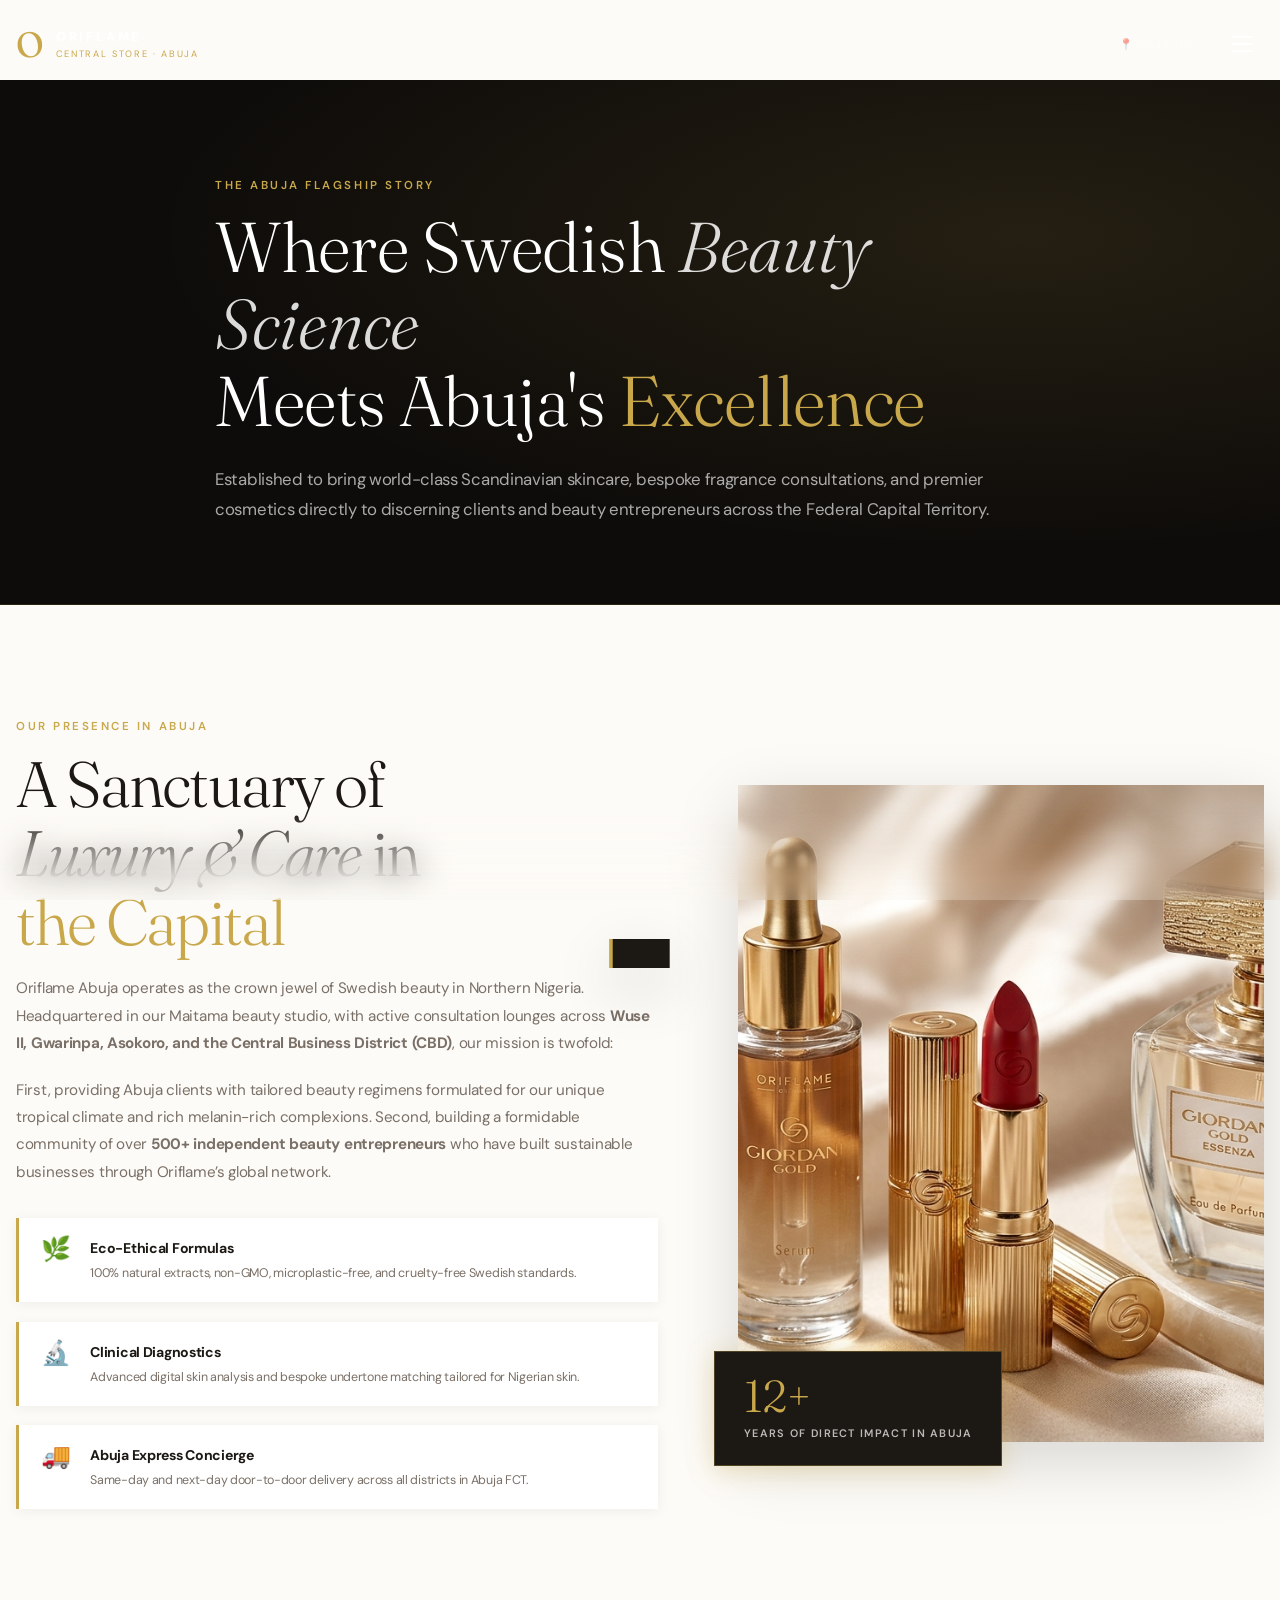
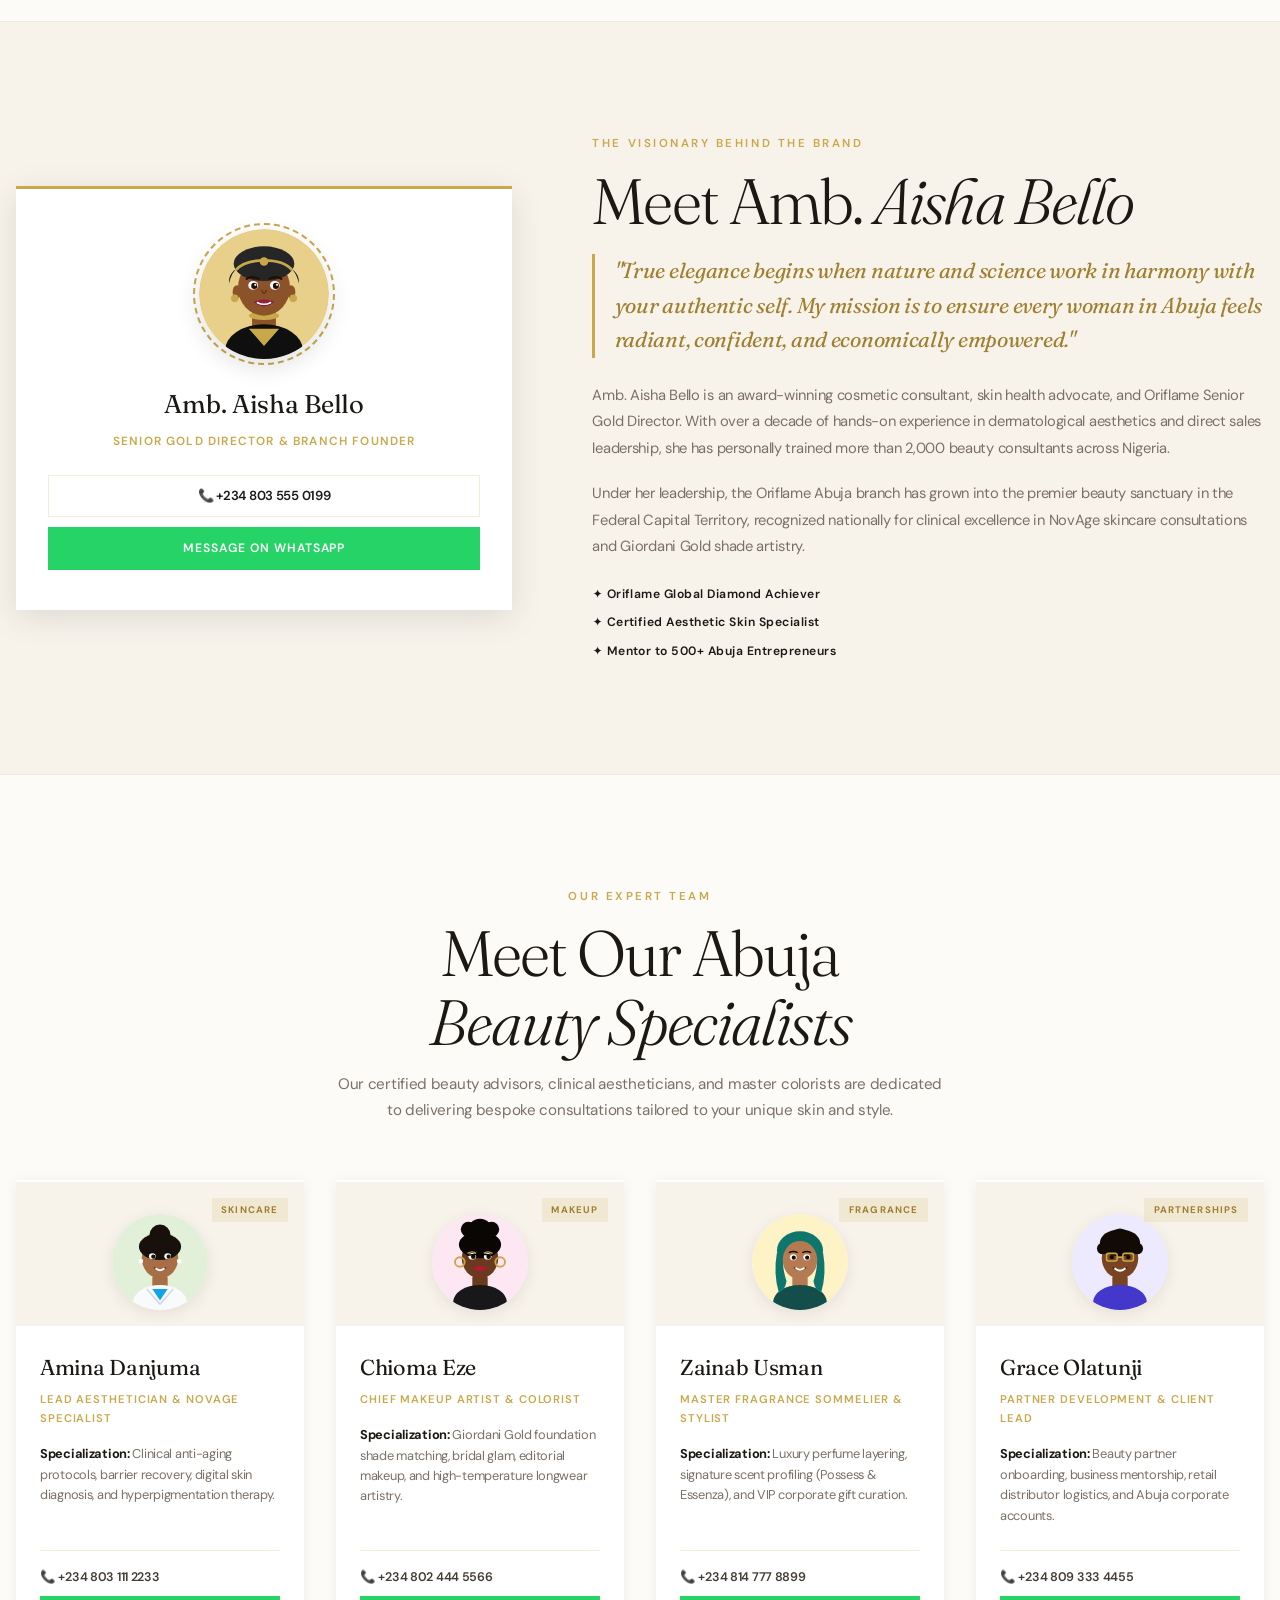
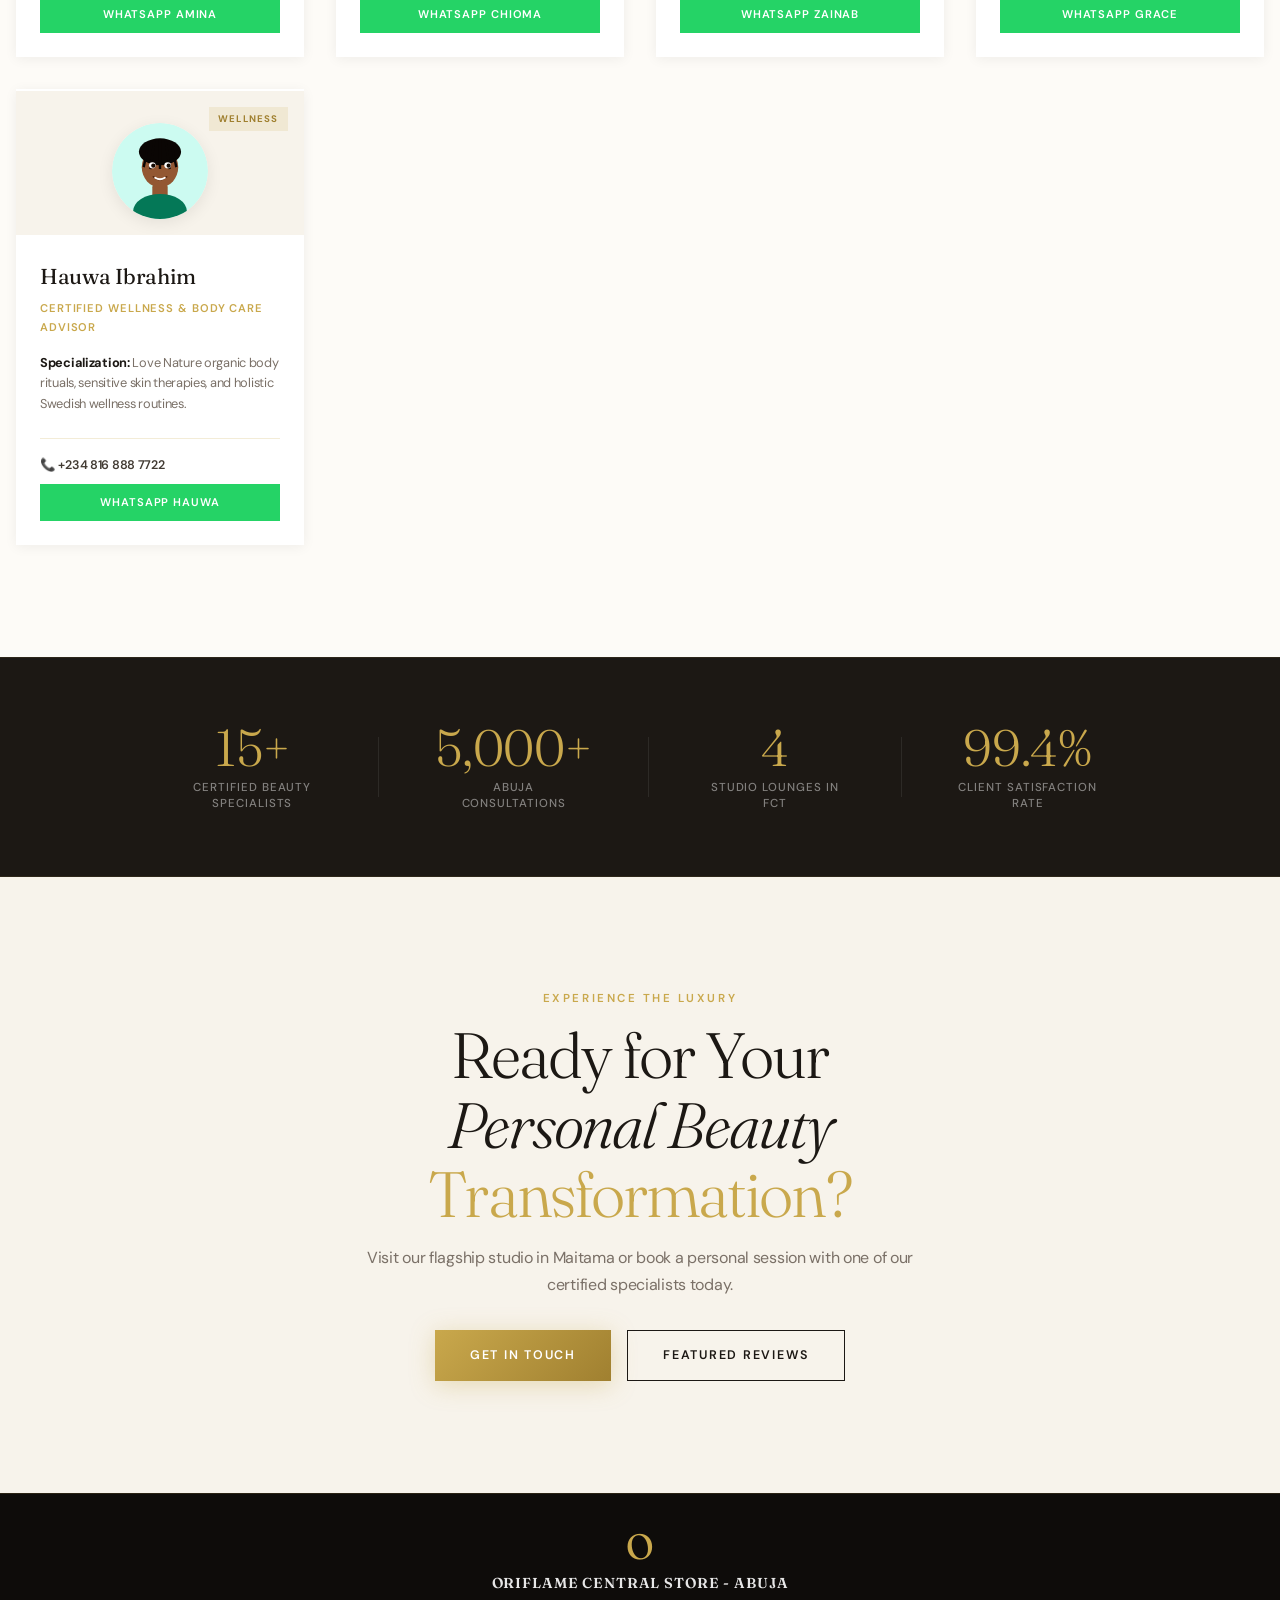
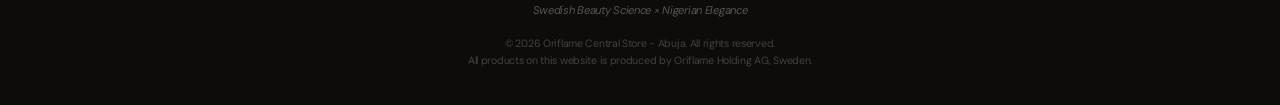
==== about.html @ 98b7ebab "style: switch header font to Fraunces and body font to DM Sans with tighter character spacing" ====
<!DOCTYPE html>
<html lang="en">
<head>
  <meta charset="UTF-8" />
  <meta name="viewport" content="width=device-width, initial-scale=1.0" />
  <title>About Us | Oriflame Cosmetics Abuja Branch</title>
  <meta name="description" content="Meet the leadership, certified beauty specialists, and story behind Oriflame Cosmetics in Abuja, Nigeria. Discover our Maitama studio, expert aesthetic team, and Swedish beauty philosophy." />
  <link rel="preconnect" href="https://fonts.googleapis.com" />
  <link rel="preconnect" href="https://fonts.gstatic.com" crossorigin />
  <link href="https://fonts.googleapis.com/css2?family=DM+Sans:ital,opsz,wght@0,9..40,300..700;1,9..40,300..700&family=Fraunces:ital,opsz,wght@0,9..144,300..700;1,9..144,300..700&display=swap" rel="stylesheet" />
  <link rel="stylesheet" href="styles.css" />
</head>
<body>

  <!-- ═══════ PRELOADER ═══════ -->
  <div id="preloader" class="preloader">
    <div class="preloader__inner">
      <div class="preloader__logo">
        <span class="preloader__logo-icon">O</span>
        <div class="preloader__logo-text">
          <span class="preloader__brand">ORIFLAME</span>
          <span class="preloader__sub">CENTRAL STORE · ABUJA</span>
        </div>
      </div>
      <div class="preloader__bar"><div class="preloader__fill"></div></div>
    </div>
  </div>

  <!-- ═══════ TOAST ═══════ -->
  <div id="toast" class="toast" role="alert" aria-live="polite"></div>



  <!-- ═══════ CATALOGUE DRAWER (SIDEBAR ON DESKTOP, FULL PAGE ON MOBILE) ═══════ -->
  <div id="catalogue-overlay" class="catalogue-overlay"></div>
  <aside id="catalogue-drawer" class="catalogue-drawer" aria-label="Oriflame Product Catalogue">
    
    <!-- ── VIEW 1: CATALOGUE LIST VIEW ── -->
    <div id="catalogue-list-view" class="catalogue-view">
      <div class="catalogue-drawer__header">
        <div class="catalogue-drawer__header-actions">
          <button id="catalogue-back-to-menu-btn" class="catalogue-drawer__back-btn catalogue-drawer__back-btn--menu" aria-label="Back to navigation menu">
            <svg viewBox="0 0 24 24" width="16" height="16" fill="none" stroke="currentColor" stroke-width="2.2" stroke-linecap="round" stroke-linejoin="round">
              <line x1="19" y1="12" x2="5" y2="12"></line>
              <polyline points="12 19 5 12 12 5"></polyline>
            </svg>
            <span>Back to Menu</span>
          </button>
          <button id="catalogue-close-btn" class="catalogue-drawer__close" aria-label="Close catalogue">&#x2715;</button>
        </div>
        <div class="catalogue-drawer__title-wrap">
          <span class="catalogue-drawer__eyebrow">Abuja Store</span>
          <h2 class="catalogue-drawer__title">Product Catalogue</h2>
        </div>
      </div>

      <div class="catalogue-drawer__body">
        <div class="catalogue-list">
          <!-- Item 1: Optimals set -->
          <div class="catalog-list-item" data-id="cat-01">
            <div class="catalog-list-item__head" role="button" tabindex="0">
              <div class="catalog-list-item__thumb">
                <img src="assets/images/cat_optimals.webp" alt="Optimals set" />
              </div>
              <div class="catalog-list-item__meta">
                <h3 class="catalog-list-item__title">Optimals set</h3>
                <p class="catalog-list-item__preview">When your skin tone evens o...</p>
              </div>
              <div class="catalog-list-item__toggle" aria-hidden="true">
                <svg class="toggle-icon-plus" viewBox="0 0 24 24" width="18" height="18" fill="none" stroke="currentColor" stroke-width="2">
                  <line x1="12" y1="5" x2="12" y2="19"></line>
                  <line x1="5" y1="12" x2="19" y2="12"></line>
                </svg>
              </div>
            </div>
          </div>

          <!-- Item 2: Weightloss mistakes -->
          <div class="catalog-list-item" data-id="cat-02">
            <div class="catalog-list-item__head" role="button" tabindex="0">
              <div class="catalog-list-item__thumb">
                <img src="assets/images/cat_weightloss.webp" alt="Weightloss mistakes" />
              </div>
              <div class="catalog-list-item__meta">
                <h3 class="catalog-list-item__title">Weightloss mistakes</h3>
                <p class="catalog-list-item__preview">Weightloss doesn't have to b...</p>
              </div>
              <div class="catalog-list-item__toggle" aria-hidden="true">
                <svg class="toggle-icon-plus" viewBox="0 0 24 24" width="18" height="18" fill="none" stroke="currentColor" stroke-width="2">
                  <line x1="12" y1="5" x2="12" y2="19"></line>
                  <line x1="5" y1="12" x2="19" y2="12"></line>
                </svg>
              </div>
            </div>
          </div>

          <!-- Item 3: Personal hygiene -->
          <div class="catalog-list-item" data-id="cat-03">
            <div class="catalog-list-item__head" role="button" tabindex="0">
              <div class="catalog-list-item__thumb">
                <img src="assets/images/cat_hygiene.webp" alt="Personal Hygiene" />
              </div>
              <div class="catalog-list-item__meta">
                <h3 class="catalog-list-item__title">Personal Hygiene</h3>
                <p class="catalog-list-item__preview">Personal Hygiene takes anot...</p>
              </div>
              <div class="catalog-list-item__toggle" aria-hidden="true">
                <svg class="toggle-icon-plus" viewBox="0 0 24 24" width="18" height="18" fill="none" stroke="currentColor" stroke-width="2">
                  <line x1="12" y1="5" x2="12" y2="19"></line>
                  <line x1="5" y1="12" x2="19" y2="12"></line>
                </svg>
              </div>
            </div>
          </div>

          <!-- Item 4: FRAGRANCES -->
          <div class="catalog-list-item" data-id="cat-04">
            <div class="catalog-list-item__head" role="button" tabindex="0">
              <div class="catalog-list-item__thumb">
                <img src="assets/images/cat_fragrances.webp" alt="FRAGRANCES" />
              </div>
              <div class="catalog-list-item__meta">
                <h3 class="catalog-list-item__title">FRAGRANCES</h3>
                <p class="catalog-list-item__preview">Celebrate Life and Smell fab...</p>
              </div>
              <div class="catalog-list-item__toggle" aria-hidden="true">
                <svg class="toggle-icon-plus" viewBox="0 0 24 24" width="18" height="18" fill="none" stroke="currentColor" stroke-width="2">
                  <line x1="12" y1="5" x2="12" y2="19"></line>
                  <line x1="5" y1="12" x2="19" y2="12"></line>
                </svg>
              </div>
            </div>
          </div>

          <!-- Item 5: ALL OR NOTHING -->
          <div class="catalog-list-item" data-id="cat-05">
            <div class="catalog-list-item__head" role="button" tabindex="0">
              <div class="catalog-list-item__thumb">
                <img src="assets/images/cat_all_or_nothing.webp" alt="ALL OR NOTHING Parfum" />
              </div>
              <div class="catalog-list-item__meta">
                <h3 class="catalog-list-item__title">ALL OR NOTHING</h3>
                <p class="catalog-list-item__preview">Live life with passion and b...</p>
              </div>
              <div class="catalog-list-item__toggle" aria-hidden="true">
                <svg class="toggle-icon-plus" viewBox="0 0 24 24" width="18" height="18" fill="none" stroke="currentColor" stroke-width="2">
                  <line x1="12" y1="5" x2="12" y2="19"></line>
                  <line x1="5" y1="12" x2="19" y2="12"></line>
                </svg>
              </div>
            </div>
          </div>

          <!-- Item 6: NovAge MEN -->
          <div class="catalog-list-item" data-id="cat-06">
            <div class="catalog-list-item__head" role="button" tabindex="0">
              <div class="catalog-list-item__thumb">
                <img src="assets/images/cat_novage_men.webp" alt="NovAge MEN Set" />
              </div>
              <div class="catalog-list-item__meta">
                <h3 class="catalog-list-item__title">NovAge MEN</h3>
                <p class="catalog-list-item__preview">Engineered for men's skin to...</p>
              </div>
              <div class="catalog-list-item__toggle" aria-hidden="true">
                <svg class="toggle-icon-plus" viewBox="0 0 24 24" width="18" height="18" fill="none" stroke="currentColor" stroke-width="2">
                  <line x1="12" y1="5" x2="12" y2="19"></line>
                  <line x1="5" y1="12" x2="19" y2="12"></line>
                </svg>
              </div>
            </div>
          </div>
        </div>
      </div>

      <!-- Mobile / Bottom close button -->
      <div class="catalogue-drawer__footer">
        <button id="catalogue-bottom-close-btn" class="btn-catalogue-close">
          <span class="btn-catalogue-close__icon">✕</span>
          <span>Close Catalogue</span>
        </button>
      </div>
    </div>

    <!-- ── VIEW 2: PRODUCT DETAIL VIEW (SHOWN WHEN PICTURE IS CLICKED) ── -->
    <div id="catalogue-detail-view" class="catalogue-view" style="display: none;">
      <div class="catalogue-drawer__header catalogue-drawer__header--detail">
        <button id="catalogue-back-btn" class="catalogue-drawer__back-btn" aria-label="Go back to catalogue">
          <svg viewBox="0 0 24 24" width="18" height="18" fill="none" stroke="currentColor" stroke-width="2.2" stroke-linecap="round" stroke-linejoin="round">
            <line x1="19" y1="12" x2="5" y2="12"></line>
            <polyline points="12 19 5 12 12 5"></polyline>
          </svg>
          <span>Back</span>
        </button>
        <button id="catalogue-detail-close-btn" class="catalogue-drawer__close" aria-label="Close catalogue">&#x2715;</button>
      </div>

      <div class="catalogue-drawer__body catalogue-detail__body">
        <!-- Picture fills up the side panel -->
        <div class="catalogue-detail__img-container">
          <img id="catalogue-detail-img" src="assets/images/cat_optimals.webp" alt="Optimals set" class="catalogue-detail__img" />
        </div>

        <div class="catalogue-detail__content">
          <div class="catalogue-detail__badge-wrap">
            <span class="catalogue-detail__badge">Official Oriflame Abuja</span>
          </div>
          <h2 class="catalogue-detail__title" id="catalogue-detail-title">Optimals set</h2>
          <p class="catalogue-detail__desc" id="catalogue-detail-desc">When your skin tone evens out naturally.</p>

          <div class="catalogue-detail__actions">
            <a id="catalogue-detail-wa-btn" href="https://wa.me/2348160756002" target="_blank" rel="noopener noreferrer" class="btn-msg-business">
              <span>Message business</span>
              <svg xmlns="http://www.w3.org/2000/svg" viewBox="0 0 24 24" fill="currentColor" width="18" height="18" class="btn-msg-business__wa">
                <path d="M17.472 14.382c-.297-.149-1.758-.867-2.03-.967-.273-.099-.471-.148-.67.15-.197.297-.767.966-.94 1.164-.173.199-.347.223-.644.075-.297-.15-1.255-.463-2.39-1.475-.883-.788-1.48-1.761-1.653-2.059-.173-.297-.018-.458.13-.606.134-.133.298-.347.446-.52.149-.174.198-.298.298-.497.099-.198.05-.371-.025-.52-.075-.149-.669-1.612-.916-2.207-.242-.579-.487-.5-.669-.51-.173-.008-.371-.01-.57-.01-.198 0-.52.074-.792.372-.272.297-1.04 1.016-1.04 2.479 0 1.462 1.065 2.875 1.213 3.074.149.198 2.096 3.2 5.077 4.487.709.306 1.262.489 1.694.625.712.227 1.36.195 1.871.118.571-.085 1.758-.719 2.006-1.413.248-.694.248-1.289.173-1.413-.074-.124-.272-.198-.57-.347z"/>
                <path d="M12 0C5.373 0 0 5.373 0 12c0 2.134.558 4.133 1.535 5.865L.057 23.998l6.305-1.655A11.954 11.954 0 0012 24c6.627 0 12-5.373 12-12S18.627 0 12 0zm0 21.818a9.794 9.794 0 01-4.99-1.368l-.358-.213-3.742.981.999-3.645-.234-.374A9.786 9.786 0 012.182 12C2.182 6.57 6.57 2.182 12 2.182S21.818 6.57 21.818 12 17.43 21.818 12 21.818z"/>
              </svg>
            </a>
            <div class="catalogue-card__cart-wrap" id="catalogue-detail-cart-wrap" data-item-id="cat-01">
              <button class="btn-add-cart" id="catalogue-detail-add-btn" data-id="cat-01">
                <span>Add to cart</span>
              </button>
              <div class="cart-stepper" id="catalogue-detail-stepper" style="display:none">
                <button class="cart-stepper__btn cart-stepper__btn--dec" data-action="dec" data-id="cat-01" aria-label="Decrease quantity">−</button>
                <span class="cart-stepper__qty">1</span>
                <button class="cart-stepper__btn cart-stepper__btn--inc" data-action="inc" data-id="cat-01" aria-label="Increase quantity">+</button>
              </div>
            </div>
          </div>
        </div>
      </div>
    </div>
  </aside>

  <!-- ═══════ HEADER ═══════ -->
  <header id="site-header" class="header is-scrolled">
    <div class="header__inner container">
      <a href="index.html" class="header__logo" aria-label="2026 Oriflame Central Store Abuja Home">
        <span class="header__logo-icon">O</span>
        <div class="header__logo-text">
          <span class="header__brand">ORIFLAME</span>
          <span class="header__sub">CENTRAL STORE · ABUJA</span>
        </div>
      </a>
      <nav class="header__nav" id="main-nav" aria-label="Main navigation">
        <a href="about.html" class="header__nav-link is-active-link">About Us</a>
        <a href="index.html#catalog" class="header__nav-link">Catalogue</a>
        <a href="index.html#quiz" class="header__nav-link">Wellness Quiz</a>
        <a href="index.html#featured-reviews" class="header__nav-link">Testimonials</a>
        <a href="index.html#partners" class="header__nav-link">Become a Partner</a>
        <a href="index.html#contact" class="header__nav-link">Contact</a>
      </nav>
      <div class="header__actions">
        <span class="header__location">📍 Abuja, NG</span>
        <button class="header__menu-btn" id="menu-btn" aria-label="Toggle menu" aria-expanded="false">
          <span></span><span></span><span></span>
        </button>
      </div>
    </div>
  </header>

  <main class="page-main">

    <!-- ═══════ ABOUT PAGE HERO ═══════ -->
    <section class="about-hero">
      <div class="container about-hero__inner">
        <p class="section-eyebrow">The Abuja Flagship Story</p>
        <h1 class="about-hero__title">
          Where Swedish <em>Beauty Science</em><br />Meets Abuja's <span class="gold-text">Excellence</span>
        </h1>
        <p class="about-hero__subtitle">
          Established to bring world-class Scandinavian skincare, bespoke fragrance consultations, and premier cosmetics directly to discerning clients and beauty entrepreneurs across the Federal Capital Territory.
        </p>
      </div>
    </section>

    <!-- ═══════ THE BUSINESS IN ABUJA ═══════ -->
    <section class="about-business section">
      <div class="container about-business__inner">
        <div class="about-business__content">
          <p class="section-eyebrow">Our Presence in Abuja</p>
          <h2 class="section-title">A Sanctuary of<br /><em>Luxury & Care</em> in<br /><span class="gold-text">the Capital</span></h2>
          <p class="about-business__para">
            Oriflame Abuja operates as the crown jewel of Swedish beauty in Northern Nigeria. Headquartered in our Maitama beauty studio, with active consultation lounges across <strong>Wuse II, Gwarinpa, Asokoro, and the Central Business District (CBD)</strong>, our mission is twofold:
          </p>
          <p class="about-business__para">
            First, providing Abuja clients with tailored beauty regimens formulated for our unique tropical climate and rich melanin-rich complexions. Second, building a formidable community of over <strong>500+ independent beauty entrepreneurs</strong> who have built sustainable businesses through Oriflame’s global network.
          </p>
          <div class="about-business__pillars">
            <div class="pillar-item">
              <span class="pillar-icon">🌿</span>
              <div>
                <strong>Eco-Ethical Formulas</strong>
                <p>100% natural extracts, non-GMO, microplastic-free, and cruelty-free Swedish standards.</p>
              </div>
            </div>
            <div class="pillar-item">
              <span class="pillar-icon">🔬</span>
              <div>
                <strong>Clinical Diagnostics</strong>
                <p>Advanced digital skin analysis and bespoke undertone matching tailored for Nigerian skin.</p>
              </div>
            </div>
            <div class="pillar-item">
              <span class="pillar-icon">🚚</span>
              <div>
                <strong>Abuja Express Concierge</strong>
                <p>Same-day and next-day door-to-door delivery across all districts in Abuja FCT.</p>
              </div>
            </div>
          </div>
        </div>

        <div class="about-business__visual">
          <div class="about-card-banner">
            <img src="assets/images/hero_cosmetics.jpg" alt="Oriflame luxury cosmetics in Abuja studio" class="about-card-banner__img" />
            <div class="about-card-banner__overlay">
              <div class="about-card-banner__stat">
                <span class="about-stat-number">12+</span>
                <span class="about-stat-label">Years of Direct Impact in Abuja</span>
              </div>
            </div>
          </div>
        </div>
      </div>
    </section>

    <!-- ═══════ FOUNDER & DIRECTOR SPOTLIGHT ═══════ -->
    <section class="founder-spotlight section">
      <div class="container founder-spotlight__inner">
        <div class="founder-spotlight__visual">
          <div class="founder-card">
            <div class="founder-card__avatar-wrap">
              <img src="assets/images/avatar_aisha.svg" alt="Amb. Aisha Bello" class="founder-card__avatar" />
              <div class="founder-card__gold-ring"></div>
            </div>
            <div class="founder-card__info">
              <h3 class="founder-card__name">Amb. Aisha Bello</h3>
              <p class="founder-card__role">Senior Gold Director & Branch Founder</p>
              <div class="founder-card__contact">
                <a href="tel:+2348035550199" class="founder-contact-link">
                  <span>📞 +234 803 555 0199</span>
                </a>
                <a href="https://wa.me/2348035550199?text=Hello%20Amb.%20Aisha%20Bello,%20I%20would%20like%20to%20connect%20regarding%20Oriflame%20Abuja." target="_blank" rel="noopener" class="founder-whatsapp-btn">
                  <span>Message on WhatsApp</span>
                </a>
              </div>
            </div>
          </div>
        </div>

        <div class="founder-spotlight__content">
          <p class="section-eyebrow">The Visionary Behind the Brand</p>
          <h2 class="section-title">Meet Amb. <em>Aisha Bello</em></h2>
          <p class="founder-quote">
            "True elegance begins when nature and science work in harmony with your authentic self. My mission is to ensure every woman in Abuja feels radiant, confident, and economically empowered."
          </p>
          <p class="founder-bio">
            Amb. Aisha Bello is an award-winning cosmetic consultant, skin health advocate, and Oriflame Senior Gold Director. With over a decade of hands-on experience in dermatological aesthetics and direct sales leadership, she has personally trained more than 2,000 beauty consultants across Nigeria.
          </p>
          <p class="founder-bio">
            Under her leadership, the Oriflame Abuja branch has grown into the premier beauty sanctuary in the Federal Capital Territory, recognized nationally for clinical excellence in NovAge skincare consultations and Giordani Gold shade artistry.
          </p>
          <div class="founder-highlights">
            <div class="highlight-badge">✦ Oriflame Global Diamond Achiever</div>
            <div class="highlight-badge">✦ Certified Aesthetic Skin Specialist</div>
            <div class="highlight-badge">✦ Mentor to 500+ Abuja Entrepreneurs</div>
          </div>
        </div>
      </div>
    </section>

    <!-- ═══════ STAFF & SPECIALISTS DIRECTORY ═══════ -->
    <section class="staff-section section">
      <div class="container">
        <div class="staff-section__header text-center">
          <p class="section-eyebrow">Our Expert Team</p>
          <h2 class="section-title">Meet Our Abuja<br /><em>Beauty Specialists</em></h2>
          <p class="staff-section__desc">
            Our certified beauty advisors, clinical aestheticians, and master colorists are dedicated to delivering bespoke consultations tailored to your unique skin and style.
          </p>
        </div>

        <div class="staff-grid">

          <!-- Staff 1 -->
          <div class="staff-card">
            <div class="staff-card__img-wrap">
              <img src="assets/images/avatar_amina.svg" alt="Amina Danjuma" class="staff-card__img" />
              <span class="staff-card__tag">Skincare</span>
            </div>
            <div class="staff-card__body">
              <h3 class="staff-card__name">Amina Danjuma</h3>
              <p class="staff-card__title">Lead Aesthetician &amp; NovAge Specialist</p>
              <p class="staff-card__spec">
                <strong>Specialization:</strong> Clinical anti-aging protocols, barrier recovery, digital skin diagnosis, and hyperpigmentation therapy.
              </p>
              <div class="staff-card__actions">
                <a href="tel:+2348031112233" class="staff-phone">📞 +234 803 111 2233</a>
                <a href="https://wa.me/2348031112233?text=Hello%20Amina,%20I%20would%20like%20to%20book%20a%20skincare%20consultation%20with%20you." target="_blank" rel="noopener" class="staff-wa-btn">WhatsApp Amina</a>
              </div>
            </div>
          </div>

          <!-- Staff 2 -->
          <div class="staff-card">
            <div class="staff-card__img-wrap">
              <img src="assets/images/avatar_chioma.svg" alt="Chioma Eze" class="staff-card__img" />
              <span class="staff-card__tag">Makeup</span>
            </div>
            <div class="staff-card__body">
              <h3 class="staff-card__name">Chioma Eze</h3>
              <p class="staff-card__title">Chief Makeup Artist &amp; Colorist</p>
              <p class="staff-card__spec">
                <strong>Specialization:</strong> Giordani Gold foundation shade matching, bridal glam, editorial makeup, and high-temperature longwear artistry.
              </p>
              <div class="staff-card__actions">
                <a href="tel:+2348024445566" class="staff-phone">📞 +234 802 444 5566</a>
                <a href="https://wa.me/2348024445566?text=Hello%20Chioma,%20I%20would%20like%20to%20book%20a%20makeup%20session%20with%20you." target="_blank" rel="noopener" class="staff-wa-btn">WhatsApp Chioma</a>
              </div>
            </div>
          </div>

          <!-- Staff 3 -->
          <div class="staff-card">
            <div class="staff-card__img-wrap">
              <img src="assets/images/avatar_zainab.svg" alt="Zainab Usman" class="staff-card__img" />
              <span class="staff-card__tag">Fragrance</span>
            </div>
            <div class="staff-card__body">
              <h3 class="staff-card__name">Zainab Usman</h3>
              <p class="staff-card__title">Master Fragrance Sommelier &amp; Stylist</p>
              <p class="staff-card__spec">
                <strong>Specialization:</strong> Luxury perfume layering, signature scent profiling (Possess &amp; Essenza), and VIP corporate gift curation.
              </p>
              <div class="staff-card__actions">
                <a href="tel:+2348147778899" class="staff-phone">📞 +234 814 777 8899</a>
                <a href="https://wa.me/2348147778899?text=Hello%20Zainab,%20I%20would%20like%20to%20consult%20with%20you%20on%20luxury%20fragrances." target="_blank" rel="noopener" class="staff-wa-btn">WhatsApp Zainab</a>
              </div>
            </div>
          </div>

          <!-- Staff 4 -->
          <div class="staff-card">
            <div class="staff-card__img-wrap">
              <img src="assets/images/avatar_grace.svg" alt="Grace Olatunji" class="staff-card__img" />
              <span class="staff-card__tag">Partnerships</span>
            </div>
            <div class="staff-card__body">
              <h3 class="staff-card__name">Grace Olatunji</h3>
              <p class="staff-card__title">Partner Development &amp; Client Lead</p>
              <p class="staff-card__spec">
                <strong>Specialization:</strong> Beauty partner onboarding, business mentorship, retail distributor logistics, and Abuja corporate accounts.
              </p>
              <div class="staff-card__actions">
                <a href="tel:+2348093334455" class="staff-phone">📞 +234 809 333 4455</a>
                <a href="https://wa.me/2348093334455?text=Hello%20Grace,%20I%20want%20to%20inquire%20about%20joining%20Oriflame%20Abuja%20as%20a%20partner." target="_blank" rel="noopener" class="staff-wa-btn">WhatsApp Grace</a>
              </div>
            </div>
          </div>

          <!-- Staff 5 -->
          <div class="staff-card">
            <div class="staff-card__img-wrap">
              <img src="assets/images/avatar_hauwa.svg" alt="Hauwa Ibrahim" class="staff-card__img" />
              <span class="staff-card__tag">Wellness</span>
            </div>
            <div class="staff-card__body">
              <h3 class="staff-card__name">Hauwa Ibrahim</h3>
              <p class="staff-card__title">Certified Wellness &amp; Body Care Advisor</p>
              <p class="staff-card__spec">
                <strong>Specialization:</strong> Love Nature organic body rituals, sensitive skin therapies, and holistic Swedish wellness routines.
              </p>
              <div class="staff-card__actions">
                <a href="tel:+2348168887722" class="staff-phone">📞 +234 816 888 7722</a>
                <a href="https://wa.me/2348168887722?text=Hello%20Hauwa,%20I%20would%20like%20to%20consult%20on%20wellness%20and%20bodycare." target="_blank" rel="noopener" class="staff-wa-btn">WhatsApp Hauwa</a>
              </div>
            </div>
          </div>

        </div>
      </div>
    </section>

    <!-- ═══════ MILESTONES STATS ═══════ -->
    <section class="stats-bar">
      <div class="container stats-bar__grid">
        <div class="stats-bar__item">
          <span class="stats-bar__num">15+</span>
          <span class="stats-bar__label">Certified Beauty Specialists</span>
        </div>
        <div class="stats-bar__divider"></div>
        <div class="stats-bar__item">
          <span class="stats-bar__num">5,000+</span>
          <span class="stats-bar__label">Abuja Consultations</span>
        </div>
        <div class="stats-bar__divider"></div>
        <div class="stats-bar__item">
          <span class="stats-bar__num">4</span>
          <span class="stats-bar__label">Studio Lounges in FCT</span>
        </div>
        <div class="stats-bar__divider"></div>
        <div class="stats-bar__item">
          <span class="stats-bar__num">99.4%</span>
          <span class="stats-bar__label">Client Satisfaction Rate</span>
        </div>
      </div>
    </section>

    <!-- ═══════ VISIT US CTA ═══════ -->
    <section class="about-cta section">
      <div class="container text-center">
        <p class="section-eyebrow" style="color:var(--clr-gold)">Experience the Luxury</p>
        <h2 class="section-title">Ready for Your<br /><em>Personal Beauty</em><br /><span class="gold-text">Transformation?</span></h2>
        <p style="color:var(--clr-muted); max-width:550px; margin: 1rem auto 2rem;">
          Visit our flagship studio in Maitama or book a personal session with one of our certified specialists today.
        </p>
        <div style="display:flex; gap:1rem; justify-content:center; flex-wrap:wrap;">
          <a href="index.html#contact" class="btn btn--primary">Get in Touch</a>
          <a href="index.html#featured-reviews" class="btn btn--ghost" style="color:var(--clr-dark); border-color:var(--clr-dark);">Featured Reviews</a>
        </div>
      </div>
    </section>

  </main>

  <!-- ═══════ FOOTER ═══════ -->
  <footer class="footer">
    <div class="container footer__inner">
      <div class="footer__brand">
        <span class="footer__logo">O</span>
        <span class="footer__brand-name">ORIFLAME CENTRAL STORE - ABUJA</span>
        <p class="footer__brand-tagline">Swedish Beauty Science × Nigerian Elegance</p>
      </div>
      <p class="footer__legal">© 2026 Oriflame Central Store - Abuja. All rights reserved.<br/>
      All products on this website is produced by Oriflame Holding AG, Sweden.</p>
    </div>
  </footer>

  <!-- ═══════ FLOATING WHATSAPP BUTTON ═══════ -->
  <a href="https://wa.me/2348160756002?text=Hi%2C%20my%20name%20is%20" target="_blank" rel="noopener noreferrer" class="floating-wa-btn" aria-label="Chat with Support on WhatsApp">
    <div class="floating-wa-btn__pulse"></div>
    <svg xmlns="http://www.w3.org/2000/svg" viewBox="0 0 24 24" fill="currentColor" width="26" height="26">
      <path d="M17.472 14.382c-.297-.149-1.758-.867-2.03-.967-.273-.099-.471-.148-.67.15-.197.297-.767.966-.94 1.164-.173.199-.347.223-.644.075-.297-.15-1.255-.463-2.39-1.475-.883-.788-1.48-1.761-1.653-2.059-.173-.297-.018-.458.13-.606.134-.133.298-.347.446-.52.149-.174.198-.298.298-.497.099-.198.05-.371-.025-.52-.075-.149-.669-1.612-.916-2.207-.242-.579-.487-.5-.669-.51-.173-.008-.371-.01-.57-.01-.198 0-.52.074-.792.372-.272.297-1.04 1.016-1.04 2.479 0 1.462 1.065 2.875 1.213 3.074.149.198 2.096 3.2 5.077 4.487.709.306 1.262.489 1.694.625.712.227 1.36.195 1.871.118.571-.085 1.758-.719 2.006-1.413.248-.694.248-1.289.173-1.413-.074-.124-.272-.198-.57-.347z"/>
      <path d="M12 0C5.373 0 0 5.373 0 12c0 2.134.558 4.133 1.535 5.865L.057 23.998l6.305-1.655A11.954 11.954 0 0012 24c6.627 0 12-5.373 12-12S18.627 0 12 0zm0 21.818a9.794 9.794 0 01-4.99-1.368l-.358-.213-3.742.981.999-3.645-.234-.374A9.786 9.786 0 012.182 12C2.182 6.57 6.57 2.182 12 2.182S21.818 6.57 21.818 12 17.43 21.818 12 21.818z"/>
    </svg>
    <span class="floating-wa-btn__label">Chat Support</span>
  </a>

  <!-- ═══════ BOTTOM BLUR BAR ═══════ -->
  <div class="bottom-blur-wrapper" aria-hidden="true">
    <div class="bottom-blur-bar"></div>
  </div>

  <script src="app.js"></script>
</body>
</html>
---- styles.css ----
/* ═══════════════════════════════════════════════════════════════════
   ORIFLAME ABUJA — LUXURY DESIGN SYSTEM
   ═══════════════════════════════════════════════════════════════════ */

/* ── 1. CSS CUSTOM PROPERTIES ───────────────────────────────────────── */
:root {
  /* Color Palette */
  --clr-gold:        #C9A84C;
  --clr-gold-light:  #DFC47B;
  --clr-gold-dark:   #A08030;
  --clr-bg:          #FDFBF7;
  --clr-surface:     #FFFFFF;
  --clr-surface-2:   #F7F3EB;
  --clr-obsidian:    #0E0C0A;
  --clr-dark:        #1C1814;
  --clr-mid:         #423B33;
  --clr-muted:       #7A7067;
  --clr-border:      rgba(201, 168, 76, 0.22);
  --clr-rose:        #F4ECE1;

  /* Typography */
  --ff-serif:  'Fraunces', Georgia, serif;
  --ff-sans:   'DM Sans', system-ui, sans-serif;

  /* Spacing */
  --section-py:  7rem;
  --container:   1280px;

  /* Shadows */
  --shadow-sm:   0 2px 12px rgba(0,0,0,0.06);
  --shadow-md:   0 8px 32px rgba(0,0,0,0.10);
  --shadow-lg:   0 20px 60px rgba(0,0,0,0.15);
  --shadow-gold: 0 4px 24px rgba(201, 168, 76, 0.35);

  /* Transitions */
  --t-fast:    0.18s ease;
  --t-med:     0.35s cubic-bezier(0.4, 0, 0.2, 1);
  --t-slow:    0.6s cubic-bezier(0.4, 0, 0.2, 1);
}

/* ── 2. RESET & BASE ─────────────────────────────────────────────────── */
*, *::before, *::after { box-sizing: border-box; margin: 0; padding: 0; }

html {
  scroll-behavior: smooth;
  font-size: 16px;
  overflow-x: hidden;
  width: 100%;
  max-width: 100vw;
}

body {
  font-family: var(--ff-sans);
  background: var(--clr-bg);
  color: var(--clr-dark);
  line-height: 1.7;
  letter-spacing: -0.018em;
  -webkit-font-smoothing: antialiased;
  overflow-x: hidden;
  width: 100%;
  max-width: 100vw;
  position: relative;
}

img { display: block; max-width: 100%; height: auto; }
a { color: inherit; text-decoration: none; }
button { cursor: pointer; border: none; background: none; font-family: inherit; }
input, select, textarea { font-family: inherit; }
ul { list-style: none; }

/* ── 3. UTILITIES ────────────────────────────────────────────────────── */
.container {
  width: min(var(--container), 100% - 2rem);
  margin-inline: auto;
}

.section { padding: var(--section-py) 0; }
.section-eyebrow {
  font-family: var(--ff-sans);
  font-size: 0.72rem;
  font-weight: 600;
  letter-spacing: 0.22em;
  text-transform: uppercase;
  color: var(--clr-gold);
  margin-bottom: 0.75rem;
}
.section-title {
  font-family: var(--ff-serif);
  font-size: clamp(2.6rem, 5vw, 4.2rem);
  font-weight: 300;
  line-height: 1.08;
  letter-spacing: -0.03em;
  color: var(--clr-dark);
}
.section-title em { font-style: italic; font-weight: 300; }
.gold-text { color: var(--clr-gold); }
.text-center { text-align: center; }

/* ── 4. BUTTONS ──────────────────────────────────────────────────────── */
.btn {
  display: inline-flex;
  align-items: center;
  gap: 0.5rem;
  padding: 0.85rem 2.2rem;
  border-radius: 0;
  font-family: var(--ff-sans);
  font-size: 0.78rem;
  font-weight: 600;
  letter-spacing: 0.14em;
  text-transform: uppercase;
  transition: all var(--t-med);
  white-space: nowrap;
  position: relative;
  overflow: hidden;
}
.btn::after {
  content: '';
  position: absolute;
  inset: 0;
  background: rgba(255,255,255,0.12);
  opacity: 0;
  transition: opacity var(--t-fast);
}
.btn:hover::after { opacity: 1; }

.btn--primary {
  background: linear-gradient(135deg, var(--clr-gold) 0%, var(--clr-gold-dark) 100%);
  color: #fff;
  box-shadow: var(--shadow-gold);
}
.btn--primary:hover {
  transform: translateY(-2px);
  box-shadow: 0 8px 32px rgba(201,168,76,0.45);
}
.btn--ghost {
  background: transparent;
  color: #fff;
  border: 1px solid rgba(255,255,255,0.45);
}
.btn--ghost:hover {
  background: rgba(255,255,255,0.12);
  border-color: rgba(255,255,255,0.8);
}
.btn--whatsapp {
  background: #25D366;
  color: #fff;
  width: 100%;
  justify-content: center;
  font-size: 0.82rem;
}
.btn--whatsapp:hover { background: #1ba84e; transform: translateY(-1px); }

/* ── 5. PRELOADER ────────────────────────────────────────────────────── */
.preloader {
  position: fixed;
  inset: 0;
  background: var(--clr-obsidian);
  display: flex;
  align-items: center;
  justify-content: center;
  z-index: 9999;
  transition: opacity 0.6s ease, visibility 0.6s ease;
}
.preloader.is-hidden { opacity: 0; visibility: hidden; pointer-events: none; }
.preloader__inner {
  display: flex;
  flex-direction: column;
  align-items: center;
  text-align: center;
  gap: 1.8rem;
}
.preloader__logo {
  display: flex;
  align-items: center;
  gap: 0.9rem;
  animation: pulse 1.6s ease infinite;
}
.preloader__logo-icon {
  font-family: var(--ff-serif);
  font-size: 3.2rem;
  color: var(--clr-gold);
  line-height: 1;
}
.preloader__logo-text {
  display: flex;
  flex-direction: column;
  text-align: left;
}
.preloader__brand {
  display: block;
  font-size: 1.15rem;
  font-weight: 700;
  letter-spacing: 0.22em;
  color: #fff;
  line-height: 1.2;
}
.preloader__sub {
  display: block;
  font-size: 0.68rem;
  letter-spacing: 0.2em;
  color: var(--clr-gold);
  text-transform: uppercase;
  margin-top: 0.2rem;
}
.preloader__bar {
  width: 180px;
  height: 2px;
  background: rgba(255,255,255,0.1);
  margin: 0 auto;
  overflow: hidden;
  border-radius: 2px;
}
.preloader__fill {
  height: 100%;
  background: var(--clr-gold);
  animation: load 1.6s ease forwards;
}
@keyframes load { from { width: 0; } to { width: 100%; } }
@keyframes pulse { 0%,100% { opacity:1; } 50% { opacity:0.5; } }

/* ── 6. TOAST ────────────────────────────────────────────────────────── */
.toast {
  position: fixed;
  bottom: 2rem;
  left: 50%;
  transform: translateX(-50%) translateY(100px);
  background: var(--clr-dark);
  color: #fff;
  padding: 0.9rem 1.8rem;
  font-size: 0.82rem;
  font-weight: 500;
  letter-spacing: 0.02em;
  border-left: 3px solid var(--clr-gold);
  box-shadow: var(--shadow-lg);
  z-index: 8888;
  transition: transform 0.4s cubic-bezier(0.34, 1.56, 0.64, 1);
  pointer-events: none;
  white-space: nowrap;
}
.toast.is-visible { transform: translateX(-50%) translateY(0); }

/* ── 7. HEADER ───────────────────────────────────────────────────────── */
.header {
  position: fixed;
  top: 0;
  left: 0;
  right: 0;
  z-index: 1000;
  padding: 1.4rem 0;
  transition: background var(--t-med), padding var(--t-med), box-shadow var(--t-med);
}
.header.is-scrolled {
  background: rgba(13, 21, 18, 0.96);
  backdrop-filter: blur(16px);
  padding: 0.85rem 0;
  box-shadow: 0 1px 0 rgba(156,219,190,0.15);
}
.header__inner {
  display: flex;
  align-items: center;
  gap: 2rem;
}
.header__logo {
  display: flex;
  align-items: center;
  gap: 0.75rem;
  flex-shrink: 0;
}
.header__logo-icon {
  font-family: var(--ff-serif);
  font-size: 2.2rem;
  color: var(--clr-gold);
  line-height: 1;
}
.header__brand {
  display: block;
  font-size: 0.8rem;
  font-weight: 700;
  letter-spacing: 0.22em;
  color: #fff;
}
.header__sub {
  display: block;
  font-size: 0.58rem;
  letter-spacing: 0.18em;
  color: var(--clr-gold);
  text-transform: uppercase;
}
.header__nav {
  display: none;
}
.header__nav.is-open {
  display: flex;
  flex-direction: column;
  position: fixed;
  top: 0;
  left: 0;
  right: 0;
  bottom: 0;
  width: 100vw;
  height: 100vh;
  height: 100dvh;
  background: rgba(10, 9, 8, 0.98);
  backdrop-filter: blur(24px);
  -webkit-backdrop-filter: blur(24px);
  align-items: center;
  justify-content: center;
  gap: 2.2rem;
  z-index: 1050;
  padding: 2rem;
  animation: fadeIn 0.3s ease;
}
.header__nav.is-open .header__nav-link {
  font-size: 1.6rem;
  font-family: var(--ff-serif);
  font-weight: 300;
  color: rgba(255, 255, 255, 0.88);
  letter-spacing: 0.12em;
  text-transform: uppercase;
  transition: all var(--t-fast);
  position: relative;
}
.header__nav.is-open .header__nav-link::after {
  content: '';
  position: absolute;
  bottom: -4px;
  left: 50%;
  transform: translateX(-50%);
  width: 0;
  height: 1px;
  background: var(--clr-gold);
  transition: width var(--t-med);
}
.header__nav.is-open .header__nav-link:hover {
  color: var(--clr-gold);
  transform: scale(1.05);
}
.header__nav.is-open .header__nav-link:hover::after {
  width: 60%;
}
.header__actions {
  display: flex;
  align-items: center;
  gap: 1.2rem;
  flex-shrink: 0;
  margin-left: auto;
}
.header__location {
  font-size: 0.7rem;
  color: rgba(255,255,255,0.5);
  letter-spacing: 0.05em;
}
.header__cart-btn {
  display: none !important;
}
.header__menu-btn {
  display: flex;
  flex-direction: column;
  justify-content: center;
  align-items: center;
  gap: 5px;
  width: 44px;
  height: 44px;
  padding: 8px;
  cursor: pointer;
  position: relative;
  z-index: 1060;
  background: transparent;
  margin-left: 0.5rem;
}
.header__menu-btn span {
  display: block;
  width: 22px;
  height: 2px;
  background: rgba(255,255,255,0.9);
  border-radius: 2px;
  transition: all var(--t-med);
  pointer-events: none;
}
.header__menu-btn.is-open span:nth-child(1) { transform: translateY(7px) rotate(45deg); background: var(--clr-gold); }
.header__menu-btn.is-open span:nth-child(2) { opacity: 0; transform: scaleX(0); }
.header__menu-btn.is-open span:nth-child(3) { transform: translateY(-7px) rotate(-45deg); background: var(--clr-gold); }

/* ── 8. CART DRAWER (REMOVED) ────────────────────────────────────────── */
.cart-overlay, .cart-drawer, .header__cart-btn, .catalogue-card__cart-wrap, .cart-stepper {
  display: none !important;
}
.cart-drawer__header {
  display: flex;
  align-items: center;
  justify-content: space-between;
  padding: 1.5rem;
  border-bottom: 1px solid var(--clr-border);
}
.cart-drawer__title {
  font-family: var(--ff-serif);
  font-size: 1.4rem;
  font-weight: 400;
}
.cart-drawer__close {
  font-size: 1.1rem;
  color: var(--clr-muted);
  transition: color var(--t-fast);
}
.cart-drawer__close:hover { color: var(--clr-dark); }
.cart-drawer__items {
  flex: 1;
  overflow-y: auto;
  padding: 1rem 1.5rem;
}
.cart-item {
  display: grid;
  grid-template-columns: 60px 1fr auto;
  gap: 1rem;
  align-items: center;
  padding: 1rem 0;
  border-bottom: 1px solid var(--clr-border);
  animation: fadeIn 0.3s ease;
}
.cart-item__img {
  width: 60px;
  height: 60px;
  object-fit: cover;
  border-radius: 2px;
}
.cart-item__name {
  font-size: 0.82rem;
  font-weight: 600;
  line-height: 1.3;
}
.cart-item__cat {
  font-size: 0.7rem;
  color: var(--clr-muted);
  margin-top: 0.2rem;
}
.cart-item__price { font-size: 0.82rem; color: var(--clr-gold); font-weight: 600; }
.cart-item__qty {
  display: flex;
  align-items: center;
  gap: 0.5rem;
  margin-top: 0.4rem;
}
.cart-item__qty button {
  width: 22px;
  height: 22px;
  border: 1px solid var(--clr-border);
  font-size: 0.9rem;
  line-height: 1;
  display: flex;
  align-items: center;
  justify-content: center;
  transition: background var(--t-fast);
}
.cart-item__qty button:hover { background: var(--clr-surface-2); }
.cart-item__remove { color: var(--clr-muted); font-size: 0.85rem; transition: color var(--t-fast); }
.cart-item__remove:hover { color: #c0392b; }
.cart-drawer__footer { padding: 1.5rem; border-top: 1px solid var(--clr-border); }
.cart-drawer__subtotal {
  display: flex;
  justify-content: space-between;
  font-size: 0.85rem;
  font-weight: 600;
  margin-bottom: 1rem;
}
#cart-total { color: var(--clr-gold); font-size: 1rem; }
.cart-drawer__note {
  font-size: 0.68rem;
  color: var(--clr-muted);
  text-align: center;
  margin-top: 0.8rem;
}
.cart-empty {
  text-align: center;
  padding: 3rem 1rem;
  color: var(--clr-muted);
  font-size: 0.9rem;
}
.cart-empty__icon { font-size: 2.5rem; margin-bottom: 1rem; }

/* ── 9. HERO ─────────────────────────────────────────────────────────── */
.hero {
  position: relative;
  height: 100svh;
  min-height: 600px;
  overflow: hidden;
  display: flex;
  align-items: center;
}
.hero__slides { position: absolute; inset: 0; }
.hero__slide {
  position: absolute;
  inset: 0;
  opacity: 0;
  transition: opacity 1s ease;
}
.hero__slide.is-active { opacity: 1; }
.hero__img {
  width: 100%;
  height: 100%;
  object-fit: cover;
  object-position: center;
  transform: scale(1.05);
  transition: transform 8s ease;
}
.hero__slide.is-active .hero__img { transform: scale(1); }
.hero__gradient {
  position: absolute;
  inset: 0;
  background: linear-gradient(
    120deg,
    rgba(10,9,8,0.92) 0%,
    rgba(10,9,8,0.72) 55%,
    rgba(10,9,8,0.45) 100%
  );
}
.hero__content {
  position: relative;
  z-index: 5;
  max-width: 680px;
}
.hero__collection-pill {
  display: inline-flex;
  align-items: center;
  gap: 0.5rem;
  font-size: 0.72rem;
  letter-spacing: 0.12em;
  text-transform: uppercase;
  color: var(--clr-gold-light);
  background: rgba(15, 15, 15, 0.65);
  backdrop-filter: blur(12px);
  -webkit-backdrop-filter: blur(12px);
  border: 1px solid rgba(201, 168, 76, 0.35);
  padding: 0.4rem 1.1rem;
  margin-bottom: 1.5rem;
  border-radius: 20px;
  animation: fadeInDown 0.8s ease 0.3s both;
}
.hero__collection-dot {
  color: var(--clr-gold);
  font-size: 0.75rem;
}
#hero-slide-caption {
  color: #fff;
  font-weight: 600;
  transition: opacity 0.3s ease;
}
.hero__headline {
  font-family: var(--ff-serif);
  font-size: clamp(2.8rem, 5.5vw, 5.2rem);
  font-weight: 300;
  color: #fff;
  line-height: 1.05;
  margin-bottom: 1.2rem;
  animation: fadeInUp 0.8s ease 0.5s both;
}
.hero__headline-line { display: block; }
.hero__headline-italic { display: block; font-style: italic; color: rgba(255,255,255,0.75); }
.hero__headline-gold { display: block; color: var(--clr-gold); font-style: normal; }
.hero__sub {
  font-size: 0.95rem;
  color: rgba(255,255,255,0.7);
  margin-bottom: 1.8rem;
  animation: fadeInUp 0.8s ease 0.7s both;
}
.hero__ctas {
  display: flex;
  gap: 1rem;
  flex-wrap: wrap;
  position: relative;
  z-index: 6;
  animation: fadeInUp 0.8s ease 0.9s both;
}
.hero__controls {
  position: absolute;
  right: 2.5rem;
  bottom: 2.2rem;
  z-index: 10;
  display: flex;
  align-items: center;
  gap: 0.9rem;
  background: rgba(15, 15, 15, 0.82);
  backdrop-filter: blur(16px);
  -webkit-backdrop-filter: blur(16px);
  border: 1px solid rgba(201, 168, 76, 0.3);
  padding: 0.55rem 1rem;
  box-shadow: 0 8px 32px rgba(0,0,0,0.35);
  border-radius: 4px;
}
.hero__counter {
  font-family: var(--ff-serif);
  font-size: 1.1rem;
  color: var(--clr-gold);
  display: flex;
  align-items: center;
  gap: 0.3rem;
  letter-spacing: 0.05em;
}
.hero__counter-divider {
  color: rgba(255,255,255,0.3);
  font-size: 0.85rem;
}
#hero-total-num {
  color: rgba(255,255,255,0.5);
  font-size: 0.9rem;
}
.hero__nav {
  display: flex;
  gap: 0.4rem;
  align-items: center;
}
.hero__dot {
  position: relative;
  width: 18px;
  height: 4px;
  background: rgba(255,255,255,0.22);
  transition: width var(--t-med), background var(--t-fast);
  border-radius: 2px;
  overflow: hidden;
  padding: 0;
}
.hero__dot:hover {
  background: rgba(255,255,255,0.5);
}
.hero__dot.is-active {
  width: 32px;
  background: rgba(201, 168, 76, 0.3);
}
.hero__dot-fill {
  position: absolute;
  inset: 0;
  background: var(--clr-gold);
  transform: scaleX(0);
  transform-origin: left;
}
.hero__dot.is-active .hero__dot-fill {
  animation: fillProgress 4.5s linear forwards;
}
@keyframes fillProgress {
  from { transform: scaleX(0); }
  to { transform: scaleX(1); }
}
.hero__arrows {
  display: flex;
  gap: 0.3rem;
  border-left: 1px solid rgba(255,255,255,0.15);
  padding-left: 0.7rem;
}
.hero__arrow-btn {
  color: rgba(255,255,255,0.85);
  font-size: 0.9rem;
  line-height: 1;
  padding: 0.3rem 0.5rem;
  border: 1px solid rgba(255,255,255,0.15);
  transition: all var(--t-fast);
}
.hero__arrow-btn:hover {
  background: var(--clr-gold);
  border-color: var(--clr-gold);
  color: #fff;
}
.hero__scroll-hint {
  position: absolute;
  left: 3rem;
  bottom: 2.5rem;
  z-index: 2;
  display: flex;
  align-items: center;
  gap: 0.6rem;
  font-size: 0.62rem;
  letter-spacing: 0.22em;
  text-transform: uppercase;
  color: rgba(255,255,255,0.45);
}
.hero__scroll-line {
  width: 36px;
  height: 1px;
  background: linear-gradient(to right, rgba(255,255,255,0.4), transparent);
}
@keyframes scrollDown {
  0% { transform: scaleY(0); transform-origin: top; }
  50% { transform: scaleY(1); transform-origin: top; }
  51% { transform: scaleY(1); transform-origin: bottom; }
  100% { transform: scaleY(0); transform-origin: bottom; }
}
@keyframes fadeInDown {
  from { opacity:0; transform: translateY(-20px); }
  to { opacity:1; transform: translateY(0); }
}
@keyframes fadeInUp {
  from { opacity:0; transform: translateY(30px); }
  to { opacity:1; transform: translateY(0); }
}
@keyframes fadeIn {
  from { opacity:0; } to { opacity:1; }
}

/* ── 10. BRAND STRIP ──────────────────────────────────────────────────── */
.brand-strip {
  background: var(--clr-dark);
  padding: 2rem 0;
  border-top: 1px solid rgba(201,168,76,0.15);
  border-bottom: 1px solid rgba(201,168,76,0.15);
}
.brand-strip__grid {
  display: flex;
  align-items: center;
  justify-content: center;
  gap: 0;
  flex-wrap: wrap;
}
.brand-strip__item {
  display: flex;
  align-items: center;
  gap: 0.6rem;
  padding: 0.5rem 2.5rem;
  flex-shrink: 0;
  opacity: 1 !important;
  transform: none !important;
}
.brand-strip__icon { font-size: 1.1rem; }
.brand-strip__label {
  font-size: 0.74rem;
  font-weight: 500;
  letter-spacing: 0.06em;
  color: rgba(255,255,255,0.65);
  text-transform: uppercase;
}
.brand-strip__divider {
  width: 1px;
  height: 28px;
  background: rgba(255,255,255,0.1);
}

/* ── 11. STORY ────────────────────────────────────────────────────────── */
.story__inner {
  display: grid;
  grid-template-columns: 1fr 1fr;
  gap: 5rem;
  align-items: center;
  padding-bottom: 2rem;
}
.story__para {
  color: var(--clr-muted);
  margin-top: 1.2rem;
  font-size: 0.95rem;
  line-height: 1.8;
  max-width: 480px;
}
.story__visual { position: relative; display: flex; flex-direction: column; }
.story__img-frame { position: relative; display: block; width: 100%; }
.story__img {
  width: 100%;
  aspect-ratio: 3/4;
  object-fit: cover;
  box-shadow: var(--shadow-lg);
  display: block;
}
.story__img-badge {
  position: absolute;
  bottom: -1.5rem;
  left: -1.5rem;
  background: linear-gradient(135deg, var(--clr-gold), var(--clr-gold-dark));
  color: #fff;
  padding: 1.2rem 1.5rem;
  text-align: center;
  box-shadow: var(--shadow-gold);
}
.story__badge-num {
  display: block;
  font-family: var(--ff-serif);
  font-size: 2.5rem;
  font-weight: 300;
  line-height: 1;
}
.story__badge-text {
  display: block;
  font-size: 0.65rem;
  font-weight: 600;
  letter-spacing: 0.1em;
  text-transform: uppercase;
  opacity: 0.9;
  margin-top: 0.3rem;
}

/* ── 11b. STATS BAR ─────────────────────────────────────────────────── */
.stats-bar {
  background: var(--clr-dark);
  padding: 3.5rem 0;
  border-top: 1px solid rgba(201,168,76,0.1);
  border-bottom: 1px solid rgba(201,168,76,0.1);
}
.stats-bar__grid {
  display: flex;
  align-items: center;
  justify-content: center;
  gap: 0;
  flex-wrap: wrap;
}
.stats-bar__item {
  display: flex;
  flex-direction: column;
  align-items: center;
  gap: 0.4rem;
  padding: 0.5rem 3.5rem;
  text-align: center;
}
.stats-bar__num {
  font-family: var(--ff-serif);
  font-size: clamp(2.2rem, 4vw, 3.2rem);
  font-weight: 300;
  color: var(--clr-gold);
  line-height: 1;
}
.stats-bar__label {
  font-size: 0.72rem;
  font-weight: 500;
  letter-spacing: 0.08em;
  color: rgba(255,255,255,0.45);
  text-transform: uppercase;
  max-width: 140px;
  line-height: 1.4;
}
.stats-bar__divider {
  width: 1px;
  height: 60px;
  background: rgba(255,255,255,0.08);
  flex-shrink: 0;
}

/* ── 12. FEATURED REVIEWS (TESTIMONIALS) ──────────────────────────────── */
.featured-reviews {
  background: var(--clr-bg);
  position: relative;
}
.featured-reviews__header {
  margin-bottom: 3rem;
}
.featured-reviews__sub {
  font-size: 0.95rem;
  color: var(--clr-muted);
  margin-top: 0.6rem;
}
.featured-reviews__layout {
  display: grid;
  grid-template-columns: 1fr 1.15fr;
  gap: 2rem;
  align-items: stretch;
}

/* Left Card: Auto-slideshow */
.featured-reviews__left-card {
  position: relative;
  border-radius: 16px;
  overflow: hidden;
  min-height: 480px;
  background: #0E0C0A;
  border: 1px solid rgba(201, 168, 76, 0.25);
  box-shadow: var(--shadow-md);
  display: flex;
  flex-direction: column;
  justify-content: flex-end;
}
.reviews-slideshow {
  position: absolute;
  inset: 0;
}
.reviews-slideshow__slide {
  position: absolute;
  inset: 0;
  opacity: 0;
  transition: opacity 1s ease-in-out;
}
.reviews-slideshow__slide.is-active {
  opacity: 1;
}
.reviews-slideshow__img {
  width: 100%;
  height: 100%;
  object-fit: cover;
  display: block;
}
.reviews-slideshow__overlay {
  position: relative;
  z-index: 2;
  padding: 2.2rem;
  background: linear-gradient(to top, rgba(14, 12, 10, 0.90) 0%, rgba(14, 12, 10, 0.25) 55%, transparent 100%);
  color: #fff;
}
.reviews-slideshow__badge {
  display: inline-block;
  font-size: 0.65rem;
  font-weight: 700;
  letter-spacing: 0.16em;
  text-transform: uppercase;
  color: var(--clr-gold);
  background: rgba(201, 168, 76, 0.15);
  border: 1px solid rgba(201, 168, 76, 0.3);
  padding: 0.3rem 0.75rem;
  border-radius: 30px;
  margin-bottom: 0.75rem;
}
.reviews-slideshow__title {
  font-family: var(--ff-serif);
  font-size: 1.65rem;
  font-weight: 400;
  line-height: 1.2;
  color: #fff;
  margin-bottom: 0.5rem;
}
.reviews-slideshow__text {
  font-size: 0.85rem;
  color: rgba(255, 255, 255, 0.8);
  line-height: 1.5;
  margin-bottom: 1.25rem;
}
.reviews-slideshow__dots {
  display: flex;
  gap: 0.5rem;
  align-items: center;
}
.reviews-slideshow__dot {
  width: 24px;
  height: 4px;
  border-radius: 2px;
  background: rgba(255, 255, 255, 0.3);
  cursor: pointer;
  transition: all var(--t-fast);
}
.reviews-slideshow__dot.is-active {
  width: 36px;
  background: var(--clr-gold);
}

/* Right Grid: 2x2 review cards */
.featured-reviews__right-grid {
  display: grid;
  grid-template-columns: 1fr 1fr;
  gap: 1.25rem;
}
.review-card {
  background: var(--clr-surface);
  border: 1px solid var(--clr-border);
  border-radius: 12px;
  padding: 1.4rem;
  box-shadow: var(--shadow-sm);
  display: flex;
  flex-direction: column;
  gap: 0.8rem;
  transition: transform var(--t-fast), box-shadow var(--t-fast), border-color var(--t-fast);
}
.review-card:hover {
  transform: translateY(-3px);
  box-shadow: var(--shadow-md);
  border-color: rgba(201, 168, 76, 0.45);
}
.review-card__header {
  display: flex;
  align-items: center;
  gap: 0.75rem;
}
.review-card__avatar {
  width: 38px;
  height: 38px;
  border-radius: 50%;
  background: linear-gradient(135deg, var(--clr-gold), var(--clr-gold-dark));
  color: #fff;
  font-family: var(--ff-serif);
  font-size: 1.1rem;
  font-weight: 600;
  display: flex;
  align-items: center;
  justify-content: center;
  flex-shrink: 0;
}
.review-card__avatar--img {
  background: none;
  object-fit: cover;
  border: 1.5px solid var(--clr-gold);
}
.review-card__name {
  font-family: var(--ff-sans);
  font-size: 0.92rem;
  font-weight: 700;
  color: var(--clr-dark);
  line-height: 1.2;
}
.review-card__info {
  display: block;
  font-size: 0.7rem;
  color: var(--clr-muted);
}
.review-card__stars {
  color: var(--clr-gold);
  font-size: 0.9rem;
  letter-spacing: 2px;
  line-height: 1;
}
.review-card__text {
  font-size: 0.83rem;
  color: var(--clr-mid);
  line-height: 1.6;
}
}

/* ── 12B. CATALOGUE SIDEBAR & FULL PAGE (MOBILE) ───────────────────────── */
.catalogue-overlay {
  position: fixed;
  inset: 0;
  background: rgba(0, 0, 0, 0.75);
  backdrop-filter: blur(8px);
  -webkit-backdrop-filter: blur(8px);
  z-index: 1080;
  opacity: 0;
  visibility: hidden;
  transition: opacity var(--t-med), visibility var(--t-med);
}
.catalogue-overlay.is-open {
  opacity: 1;
  visibility: visible;
}

/* Desktop Sidebar Drawer */
.catalogue-drawer {
  position: fixed;
  top: 0;
  right: 0;
  bottom: 0;
  width: 520px;
  max-width: 100vw;
  background: #141210;
  border-left: 1px solid rgba(201, 168, 76, 0.25);
  z-index: 1090;
  display: flex;
  flex-direction: column;
  transform: translateX(100%);
  transition: transform 0.4s cubic-bezier(0.16, 1, 0.3, 1), visibility 0.4s ease;
  box-shadow: none;
  visibility: hidden;
}
.catalogue-drawer.is-open {
  transform: translateX(0);
  box-shadow: -10px 0 40px rgba(0, 0, 0, 0.7);
  visibility: visible;
}

.catalogue-drawer__header {
  padding: 1.25rem 1.5rem;
  border-bottom: 1px solid rgba(201, 168, 76, 0.15);
  display: flex;
  flex-direction: column;
  gap: 0.85rem;
  background: #0E0C0A;
}
.catalogue-drawer__header-actions {
  display: flex;
  align-items: center;
  justify-content: space-between;
  width: 100%;
}
.catalogue-drawer__title-wrap {
  text-align: center;
  width: 100%;
}
.catalogue-drawer__eyebrow {
  display: block;
  font-size: 0.65rem;
  font-weight: 700;
  letter-spacing: 0.18em;
  text-transform: uppercase;
  color: var(--clr-gold);
  margin-bottom: 0.2rem;
}
.catalogue-drawer__title {
  font-family: var(--ff-serif);
  font-size: 1.5rem;
  font-weight: 400;
  color: #fff;
  margin: 0;
}
.catalogue-drawer__close {
  background: rgba(255, 255, 255, 0.06);
  border: 1px solid rgba(201, 168, 76, 0.3);
  color: #fff;
  width: 38px;
  height: 38px;
  border-radius: 50%;
  font-size: 1.1rem;
  display: flex;
  align-items: center;
  justify-content: center;
  cursor: pointer;
  transition: all var(--t-fast);
}
.catalogue-drawer__close:hover {
  background: var(--clr-gold);
  border-color: var(--clr-gold);
  color: #0E0C0A;
}

.catalogue-drawer__body {
  flex: 1;
  overflow-y: auto;
  padding: 2rem;
  -webkit-overflow-scrolling: touch;
}
/* ── 12B. CATALOGUE ACCORDION LIST & DETAIL PANEL (MATCHING USER SCREENSHOT) ────── */
.catalogue-view {
  display: flex;
  flex-direction: column;
  height: 100%;
  overflow: hidden;
}

.catalogue-list {
  display: flex;
  flex-direction: column;
  gap: 0.85rem;
}

.catalog-list-item {
  background: #181512;
  border: 1px solid rgba(255, 255, 255, 0.08);
  border-radius: 14px;
  overflow: hidden;
  transition: border-color var(--t-fast), box-shadow var(--t-fast), background var(--t-fast), transform var(--t-fast);
}
.catalog-list-item:hover {
  border-color: rgba(201, 168, 76, 0.35);
  background: #1C1915;
  transform: translateY(-1px);
}

.catalog-list-item__head {
  display: flex;
  align-items: center;
  gap: 1rem;
  padding: 0.9rem 1.1rem;
  cursor: pointer;
  user-select: none;
  width: 100%;
  text-align: left;
  background: transparent;
  border: none;
}

.catalog-list-item__thumb {
  width: 62px;
  height: 62px;
  border-radius: 12px;
  overflow: hidden;
  flex-shrink: 0;
  background: #0E0C0A;
  box-shadow: 0 2px 8px rgba(0,0,0,0.4);
}
.catalog-list-item__thumb img {
  width: 100%;
  height: 100%;
  object-fit: cover;
  display: block;
}

.catalog-list-item__meta {
  flex: 1;
  min-width: 0;
}
.catalog-list-item__title {
  font-family: var(--ff-sans);
  font-size: 1.05rem;
  font-weight: 700;
  color: #fff;
  margin-bottom: 0.2rem;
  line-height: 1.25;
}
.catalog-list-item__preview {
  font-size: 0.8rem;
  color: rgba(255, 255, 255, 0.45);
  line-height: 1.35;
  white-space: nowrap;
  overflow: hidden;
  text-overflow: ellipsis;
  margin: 0;
}

.catalog-list-item__toggle {
  width: 36px;
  height: 36px;
  border-radius: 8px;
  border: 1px solid rgba(255, 255, 255, 0.15);
  background: rgba(255, 255, 255, 0.04);
  color: rgba(255, 255, 255, 0.7);
  display: flex;
  align-items: center;
  justify-content: center;
  flex-shrink: 0;
  transition: all 0.3s cubic-bezier(0.16, 1, 0.3, 1);
  pointer-events: none;
}
.catalog-list-item:hover .catalog-list-item__toggle {
  border-color: var(--clr-gold);
  color: var(--clr-gold);
  background: rgba(201, 168, 76, 0.1);
}

/* ── DETAIL VIEW STYLES ── */
.catalogue-drawer__header--detail {
  display: flex;
  align-items: center;
  justify-content: space-between;
  padding: 1.4rem 1.8rem;
}
.catalogue-drawer__back-btn {
  background: transparent;
  border: 1px solid rgba(201, 168, 76, 0.3);
  color: var(--clr-gold);
  font-family: var(--ff-sans);
  font-size: 0.82rem;
  font-weight: 600;
  letter-spacing: 0.05em;
  display: flex;
  align-items: center;
  gap: 0.5rem;
  cursor: pointer;
  padding: 0.5rem 0.9rem;
  border-radius: 8px;
  transition: all var(--t-fast);
}
.catalogue-drawer__back-btn:hover {
  background: var(--clr-gold);
  color: #0E0C0A;
  transform: translateX(-2px);
}
.catalogue-drawer__back-btn svg {
  transition: transform var(--t-fast);
}
.catalogue-drawer__back-btn:hover svg {
  transform: translateX(-2px);
}

.catalogue-detail__body {
  flex: 1;
  overflow-y: auto;
  padding: 1.8rem;
}
.catalogue-detail__img-container {
  width: 100%;
  border-radius: 14px;
  overflow: hidden;
  background: #0E0C0A;
  margin-bottom: 1.5rem;
  box-shadow: 0 10px 30px rgba(0, 0, 0, 0.6);
  border: 1px solid rgba(201, 168, 76, 0.25);
  max-height: 280px;
  display: flex;
  align-items: center;
  justify-content: center;
}
.catalogue-detail__img {
  width: 100%;
  height: 100%;
  max-height: 280px;
  object-fit: cover;
  display: block;
}
.catalogue-detail__badge-wrap {
  margin-bottom: 0.75rem;
}
.catalogue-detail__badge {
  display: inline-block;
  font-size: 0.68rem;
  font-weight: 700;
  letter-spacing: 0.16em;
  text-transform: uppercase;
  color: var(--clr-gold);
  background: rgba(201, 168, 76, 0.12);
  border: 1px solid rgba(201, 168, 76, 0.25);
  padding: 0.3rem 0.75rem;
  border-radius: 30px;
}
.catalogue-detail__title {
  font-family: var(--ff-serif);
  font-size: 1.6rem;
  font-weight: 400;
  color: #fff;
  margin-bottom: 0.85rem;
  line-height: 1.25;
}
.catalogue-detail__desc {
  font-size: 0.92rem;
  color: rgba(255, 255, 255, 0.85);
  line-height: 1.7;
  margin-bottom: 1.8rem;
}
.catalogue-detail__actions {
  display: flex;
  flex-direction: column;
  gap: 0.75rem;
}

/* Message business button: Black background with gold text and WhatsApp icon */
.btn-msg-business {
  background: #0E0C0A;
  color: var(--clr-gold);
  border: 1px solid var(--clr-gold);
  border-radius: 6px;
  padding: 0.85rem 1rem;
  font-size: 0.78rem;
  font-weight: 700;
  letter-spacing: 0.08em;
  text-transform: uppercase;
  display: flex;
  align-items: center;
  justify-content: center;
  gap: 0.6rem;
  transition: all var(--t-fast);
  text-decoration: none;
}
.btn-msg-business:hover {
  background: var(--clr-gold);
  color: #0E0C0A;
}
.btn-msg-business__wa {
  color: #25D366;
  flex-shrink: 0;
  transition: color var(--t-fast);
}
.btn-msg-business:hover .btn-msg-business__wa {
  color: #0E0C0A;
}

/* Add to cart button: Gold background with black text */
.btn-add-cart {
  width: 100%;
  background: var(--clr-gold);
  color: #0E0C0A;
  border: 1px solid var(--clr-gold);
  border-radius: 6px;
  padding: 0.85rem 1rem;
  font-size: 0.78rem;
  font-weight: 700;
  letter-spacing: 0.08em;
  text-transform: uppercase;
  display: flex;
  align-items: center;
  justify-content: center;
  cursor: pointer;
  transition: all var(--t-fast);
}
.btn-add-cart:hover {
  background: var(--clr-gold-light);
  border-color: var(--clr-gold-light);
}

/* Stepper Counter */
.cart-stepper {
  display: flex;
  align-items: center;
  justify-content: space-between;
  background: #0E0C0A;
  border: 1px solid var(--clr-gold);
  border-radius: 6px;
  overflow: hidden;
  height: 44px;
}
.cart-stepper__btn {
  background: transparent;
  color: var(--clr-gold);
  border: none;
  font-size: 1.3rem;
  font-weight: 700;
  width: 52px;
  height: 100%;
  display: flex;
  align-items: center;
  justify-content: center;
  cursor: pointer;
  transition: background var(--t-fast);
}
.cart-stepper__btn:hover {
  background: rgba(201, 168, 76, 0.15);
}
.cart-stepper__qty {
  font-size: 1rem;
  font-weight: 700;
  color: #fff;
  text-align: center;
}

.catalogue-drawer__footer {
  padding: 1.2rem 2rem;
  border-top: 1px solid rgba(201, 168, 76, 0.15);
  background: #0E0C0A;
}
.btn-catalogue-close {
  width: 100%;
  background: rgba(255, 255, 255, 0.06);
  border: 1px solid rgba(201, 168, 76, 0.35);
  color: #fff;
  border-radius: 6px;
  padding: 0.8rem 1rem;
  font-size: 0.78rem;
  font-weight: 600;
  letter-spacing: 0.1em;
  text-transform: uppercase;
  display: flex;
  align-items: center;
  justify-content: center;
  gap: 0.6rem;
  cursor: pointer;
  transition: all var(--t-fast);
}
.btn-catalogue-close:hover {
  background: var(--clr-gold);
  border-color: var(--clr-gold);
  color: #0E0C0A;
}
.btn-catalogue-close__icon {
  font-size: 0.9rem;
}

/* Mobile: Standalone full page view */
@media (max-width: 768px) {
  .catalogue-drawer {
    width: 100vw;
    height: 100vh;
    height: 100dvh;
    max-width: 100vw;
    border-left: none;
    transform: translateY(100%);
  }
  .catalogue-drawer.is-open {
    transform: translateY(0);
  }
  .catalogue-drawer__body {
    padding: 1.25rem 1rem;
  }
  .catalogue-drawer__header {
    padding: 1.25rem 1rem;
  }
  .catalogue-drawer__footer {
    padding: 1rem;
    position: sticky;
    bottom: 0;
    z-index: 10;
    box-shadow: 0 -4px 15px rgba(0,0,0,0.4);
  }
}

/* ── 13. QUIZ ─────────────────────────────────────────────────────────── */
.quiz {
  position: relative;
  background: var(--clr-obsidian);
  overflow: hidden;
}
.quiz__bg {
  position: absolute;
  inset: 0;
  background:
    radial-gradient(ellipse at 20% 50%, rgba(201,168,76,0.12) 0%, transparent 60%),
    radial-gradient(ellipse at 80% 30%, rgba(201,168,76,0.07) 0%, transparent 50%);
}
.quiz__inner { position: relative; z-index: 1; max-width: 680px; margin: 0 auto; }
.quiz__intro { text-align: center; }
.quiz__desc { color: rgba(255,255,255,0.65); margin: 1rem 0 2rem; font-size: 0.95rem; }
.quiz__widget {
  background: rgba(255,255,255,0.04);
  border: 1px solid rgba(201,168,76,0.2);
  padding: 2.5rem;
  display: none;
}
.quiz__widget.is-active { display: block; animation: fadeIn 0.4s ease; }
.quiz__progress {
  height: 2px;
  background: rgba(255,255,255,0.1);
  margin-bottom: 2rem;
  overflow: hidden;
}
.quiz__progress-bar {
  height: 100%;
  background: var(--clr-gold);
  transition: width 0.4s ease;
}
.quiz__question {
  font-family: var(--ff-serif);
  font-size: 1.6rem;
  color: #fff;
  font-weight: 300;
  margin-bottom: 1.8rem;
}
.quiz__options { display: grid; gap: 0.75rem; }
.quiz__option {
  padding: 1rem 1.4rem;
  border: 1px solid rgba(255,255,255,0.1);
  color: rgba(255,255,255,0.75);
  font-size: 0.88rem;
  text-align: left;
  transition: all var(--t-fast);
  background: transparent;
}
.quiz__option:hover {
  border-color: var(--clr-gold);
  color: #fff;
  background: rgba(201,168,76,0.08);
}
.quiz__back-btn { margin-top: 1rem; }
.quiz__result {
  display: none;
  text-align: center;
  padding: 2rem;
  border: 1px solid rgba(201,168,76,0.2);
  background: rgba(255,255,255,0.03);
  animation: fadeIn 0.5s ease;
}
.quiz__result.is-active { display: block; }
.quiz__result-icon { font-size: 2.5rem; margin-bottom: 1rem; }
.quiz__result-title {
  font-family: var(--ff-serif);
  font-size: 2rem;
  color: var(--clr-gold);
  margin-bottom: 0.5rem;
}
.quiz__result-text { color: rgba(255,255,255,0.65); font-size: 0.9rem; margin-bottom: 1.5rem; }
.quiz__result-products { display: flex; gap: 1rem; justify-content: center; flex-wrap: wrap; }
.quiz__result-product {
  background: rgba(255,255,255,0.06);
  border: 1px solid rgba(201,168,76,0.2);
  padding: 0.8rem 1.2rem;
  font-size: 0.78rem;
  color: rgba(255,255,255,0.8);
}

/* ── 14. BOOKING ──────────────────────────────────────────────────────── */
.booking { background: var(--clr-surface-2); }
.booking__inner {
  display: grid;
  grid-template-columns: 1fr 1fr;
  gap: 5rem;
  align-items: start;
}
.booking__para {
  color: var(--clr-muted);
  font-size: 0.95rem;
  margin: 1.2rem 0 1.5rem;
}
.booking__locations {
  display: flex;
  flex-direction: column;
  gap: 0.55rem;
}
.booking__locations li {
  font-size: 0.82rem;
  color: var(--clr-mid);
  padding-left: 0;
}
.booking__form {
  background: var(--clr-surface);
  padding: 2.5rem;
  box-shadow: var(--shadow-md);
  display: flex;
  flex-direction: column;
  gap: 0;
}
.form-group { margin-bottom: 1.2rem; }
.form-row { display: grid; grid-template-columns: 1fr 1fr; gap: 1rem; }
.form-label {
  display: block;
  font-size: 0.72rem;
  font-weight: 600;
  letter-spacing: 0.08em;
  text-transform: uppercase;
  color: var(--clr-mid);
  margin-bottom: 0.45rem;
}
.form-input {
  width: 100%;
  padding: 0.75rem 1rem;
  border: 1px solid var(--clr-border);
  background: var(--clr-bg);
  font-size: 0.875rem;
  color: var(--clr-dark);
  outline: none;
  transition: border-color var(--t-fast);
  border-radius: 0;
}
.form-input:focus { border-color: var(--clr-gold); }
.form-select { cursor: pointer; appearance: none; background-image: url("data:image/svg+xml,%3Csvg xmlns='http://www.w3.org/2000/svg' viewBox='0 0 24 24' fill='none' stroke='%236B6560' stroke-width='2'%3E%3Cpolyline points='6 9 12 15 18 9'/%3E%3C/svg%3E"); background-repeat: no-repeat; background-position: right 0.9rem center; background-size: 14px; }
.booking__submit { margin-top: 0.5rem; width: 100%; justify-content: center; }

/* ── 15. PARTNERS ─────────────────────────────────────────────────────── */
.partners {
  position: relative;
  background: #0a0a0a;
  overflow: hidden;
}
.partners__bg {
  position: absolute;
  inset: 0;
  background: radial-gradient(ellipse at 70% 50%, rgba(201,168,76,0.09) 0%, transparent 65%);
}
.partners__inner { position: relative; z-index: 1; }
.partners__header { text-align: center; margin-bottom: 3.5rem; }
.partners__desc {
  color: rgba(255,255,255,0.55);
  font-size: 0.95rem;
  max-width: 480px;
  margin: 1rem auto 0;
}
.partners__benefits {
  display: grid;
  grid-template-columns: repeat(auto-fit, minmax(220px, 1fr));
  gap: 1.5rem;
  margin-bottom: 4rem;
}
.partners__benefit-card {
  background: rgba(255,255,255,0.03);
  border: 1px solid rgba(201,168,76,0.15);
  padding: 2rem 1.8rem;
  transition: all var(--t-med);
}
.partners__benefit-card:hover {
  background: rgba(201,168,76,0.07);
  border-color: rgba(201,168,76,0.4);
  transform: translateY(-4px);
}
.partners__benefit-icon { font-size: 2rem; margin-bottom: 1rem; display: block; }
.partners__benefit-card h3 {
  font-family: var(--ff-serif);
  font-size: 1.3rem;
  color: #fff;
  font-weight: 400;
  margin-bottom: 0.6rem;
}
.partners__benefit-card p { font-size: 0.82rem; color: rgba(255,255,255,0.5); line-height: 1.7; }
.partners__calculator {
  background: rgba(255,255,255,0.03);
  border: 1px solid rgba(201,168,76,0.2);
  padding: 3rem;
  text-align: center;
}
.partners__calc-title {
  font-family: var(--ff-serif);
  font-size: 1.8rem;
  color: #fff;
  font-weight: 300;
  margin-bottom: 2.5rem;
}
.partners__calc-inner {
  display: grid;
  grid-template-columns: 1fr 1fr 1fr;
  gap: 2rem;
  align-items: center;
  margin-bottom: 2.5rem;
}
.calc-label {
  display: block;
  font-size: 0.7rem;
  font-weight: 600;
  letter-spacing: 0.1em;
  text-transform: uppercase;
  color: rgba(255,255,255,0.45);
  margin-bottom: 1rem;
}
.calc-slider {
  width: 100%;
  -webkit-appearance: none;
  height: 2px;
  background: rgba(255,255,255,0.1);
  outline: none;
  cursor: pointer;
}
.calc-slider::-webkit-slider-thumb {
  -webkit-appearance: none;
  width: 16px;
  height: 16px;
  border-radius: 50%;
  background: var(--clr-gold);
  cursor: pointer;
  transition: transform var(--t-fast);
}
.calc-slider::-webkit-slider-thumb:hover { transform: scale(1.3); }
.calc-value-display {
  font-family: var(--ff-serif);
  font-size: 1.1rem;
  color: var(--clr-gold);
  margin-top: 0.8rem;
}
.partners__calc-result {
  display: flex;
  flex-direction: column;
  align-items: center;
  gap: 0.4rem;
  background: rgba(201,168,76,0.1);
  border: 1px solid rgba(201,168,76,0.3);
  padding: 1.5rem;
}
.calc-result-label {
  font-size: 0.68rem;
  font-weight: 600;
  letter-spacing: 0.12em;
  text-transform: uppercase;
  color: rgba(255,255,255,0.45);
}
.calc-result-value {
  font-family: var(--ff-serif);
  font-size: 2.2rem;
  color: var(--clr-gold);
  font-weight: 300;
}
.partners__join-btn { margin-top: 0; }

/* ── 16. MODAL ────────────────────────────────────────────────────────── */
.modal-overlay {
  position: fixed;
  inset: 0;
  background: rgba(0,0,0,0.65);
  z-index: 1300;
  display: flex;
  align-items: center;
  justify-content: center;
  padding: 1rem;
  opacity: 0;
  visibility: hidden;
  transition: all var(--t-med);
}
.modal-overlay.is-open { opacity: 1; visibility: visible; }
.modal {
  background: var(--clr-surface);
  padding: 3rem 2.5rem;
  max-width: 440px;
  width: 100%;
  position: relative;
  transform: translateY(20px) scale(0.97);
  transition: transform var(--t-med);
  box-shadow: var(--shadow-lg);
}
.modal-overlay.is-open .modal { transform: translateY(0) scale(1); }
.modal__close {
  position: absolute;
  top: 1.2rem;
  right: 1.2rem;
  font-size: 1rem;
  color: var(--clr-muted);
  transition: color var(--t-fast);
}
.modal__close:hover { color: var(--clr-dark); }
.modal__icon { font-size: 1.8rem; color: var(--clr-gold); margin-bottom: 1rem; }
.modal__title {
  font-family: var(--ff-serif);
  font-size: 2rem;
  font-weight: 400;
  margin-bottom: 0.5rem;
}
.modal__desc { font-size: 0.85rem; color: var(--clr-muted); margin-bottom: 2rem; }
.modal__form { display: flex; flex-direction: column; gap: 1rem; }

/* ── 17. TESTIMONIALS ─────────────────────────────────────────────────── */
.testimonials { background: var(--clr-surface-2); }
.testimonials__grid {
  display: grid;
  grid-template-columns: repeat(3, 1fr);
  gap: 1.5rem;
  margin-top: 3rem;
}
.testimonial-card {
  background: var(--clr-surface);
  padding: 2.2rem;
  box-shadow: var(--shadow-sm);
  transition: transform var(--t-med), box-shadow var(--t-med);
}
.testimonial-card:hover { transform: translateY(-4px); box-shadow: var(--shadow-md); }
.testimonial-card--featured {
  background: var(--clr-dark);
  transform: translateY(-8px);
}
.testimonial-card--featured:hover { transform: translateY(-14px); }
.testimonial-card__stars { color: var(--clr-gold); font-size: 0.9rem; margin-bottom: 1.2rem; letter-spacing: 0.1em; }
.testimonial-card__text {
  font-size: 0.88rem;
  line-height: 1.75;
  color: var(--clr-muted);
  font-style: italic;
  margin-bottom: 1.5rem;
}
.testimonial-card--featured .testimonial-card__text { color: rgba(255,255,255,0.65); }
.testimonial-card__author { display: flex; align-items: center; gap: 0.8rem; }
.testimonial-card__avatar {
  width: 46px;
  height: 46px;
  border-radius: 50%;
  background: linear-gradient(135deg, var(--clr-gold), var(--clr-gold-dark));
  color: #fff;
  font-weight: 700;
  font-size: 1rem;
  display: flex;
  align-items: center;
  justify-content: center;
  flex-shrink: 0;
  overflow: hidden;
}
.testimonial-card__avatar--img {
  background: none;
  object-fit: cover;
  border: 2px solid rgba(201,168,76,0.3);
}
.testimonial-card__author strong { display: block; font-size: 0.85rem; }
.testimonial-card__author span { font-size: 0.72rem; color: var(--clr-muted); }
.testimonial-card--featured .testimonial-card__author strong { color: #fff; }

/* ── 18. CONTACT ──────────────────────────────────────────────────────── */
.contact__inner {
  display: grid;
  grid-template-columns: 1fr 1fr;
  gap: 5rem;
  align-items: center;
}
.contact__visual {
  position: relative;
  overflow: hidden;
  box-shadow: var(--shadow-lg);
  border-radius: 6px;
  border: 1px solid var(--clr-border);
  max-width: 480px;
  width: 100%;
  margin: 0 auto;
  background: #0E0C0A;
}
.contact__img-frame {
  position: relative;
  width: 100%;
  aspect-ratio: 4/5;
  overflow: hidden;
  background: #0E0C0A;
}
.contact__img {
  width: 100%;
  height: 125%;
  min-height: 125%;
  object-fit: cover;
  object-position: center 15%;
  display: block;
  margin-top: -12.5%;
  transition: transform 0.25s ease-out;
  will-change: transform;
}
.contact__details { margin: 2rem 0; display: flex; flex-direction: column; gap: 1.3rem; }
.contact__details li { display: flex; gap: 1rem; align-items: flex-start; }
.contact__icon { font-size: 1.2rem; flex-shrink: 0; margin-top: 0.1rem; }
.contact__details strong { font-size: 0.78rem; font-weight: 600; letter-spacing: 0.06em; text-transform: uppercase; display: block; margin-bottom: 0.25rem; }
.contact__details p { font-size: 0.85rem; color: var(--clr-muted); }
.contact__details a { color: var(--clr-gold); transition: opacity var(--t-fast); }
.contact__details a:hover { opacity: 0.8; }
.contact__socials { display: flex; gap: 0.75rem; }
.contact__social-link {
  width: 40px;
  height: 40px;
  border: 1px solid var(--clr-border);
  display: flex;
  align-items: center;
  justify-content: center;
  color: var(--clr-muted);
  transition: all var(--t-fast);
}
.contact__social-link:hover {
  border-color: var(--clr-gold);
  color: var(--clr-gold);
  background: rgba(156,219,190,0.1);
}
.newsletter-card {
  background: var(--clr-dark);
  padding: 3rem 2.5rem;
  text-align: center;
  box-shadow: var(--shadow-md);
}
.newsletter-card__icon { font-size: 2.5rem; margin-bottom: 1rem; }
.newsletter-card__title {
  font-family: var(--ff-serif);
  font-size: 1.8rem;
  color: #fff;
  font-weight: 300;
  margin-bottom: 0.75rem;
}
.newsletter-card__desc { font-size: 0.85rem; color: rgba(255,255,255,0.5); margin-bottom: 2rem; }
.newsletter-card__form { display: flex; flex-direction: column; gap: 0.75rem; }
.newsletter-card__input { background: rgba(255,255,255,0.06); border-color: rgba(255,255,255,0.1); color: #fff; }
.newsletter-card__input::placeholder { color: rgba(255,255,255,0.3); }
.newsletter-card__input:focus { border-color: var(--clr-gold); }
.newsletter-card__btn { width: 100%; justify-content: center; }

/* ── 19. FOOTER ───────────────────────────────────────────────────────── */
.footer {
  background: var(--clr-obsidian);
  border-top: 1px solid rgba(201,168,76,0.15);
  padding: 2.2rem 0;
}
.footer__inner {
  display: flex;
  flex-direction: column;
  align-items: center;
  gap: 1rem;
  text-align: center;
}
.footer__brand { display: flex; flex-direction: column; align-items: center; gap: 0.35rem; }
.footer__logo {
  font-family: var(--ff-serif);
  font-size: 2.2rem;
  color: var(--clr-gold);
  display: block;
  margin-bottom: 0.1rem;
  line-height: 1;
}
.footer__brand-name {
  font-size: 0.9rem;
  font-family: var(--ff-serif);
  font-weight: 600;
  letter-spacing: 0.06em;
  color: rgba(255,255,255,0.9);
}
.footer__brand-tagline {
  font-size: 0.7rem;
  color: rgba(255,255,255,0.3);
  font-style: italic;
}
.footer__legal {
  font-size: 0.66rem;
  color: rgba(255,255,255,0.22);
  line-height: 1.6;
}

/* ── 20. ANIMATIONS ───────────────────────────────────────────────────── */
.animate-on-scroll {
  opacity: 0;
  transform: translateY(28px);
  transition: opacity 0.75s cubic-bezier(0.16, 1, 0.3, 1), transform 0.75s cubic-bezier(0.16, 1, 0.3, 1);
  will-change: opacity, transform;
}
.animate-on-scroll.is-visible {
  opacity: 1;
  transform: translateY(0);
}
/* Product cards get special treatment to avoid grid layout collapse */
.product-card.animate-on-scroll {
  transform: translateY(0);
}
.product-card.animate-on-scroll.is-visible {
  transform: translateY(0);
}
.animate-on-scroll[data-delay="1"] { transition-delay: 0.1s; }
.animate-on-scroll[data-delay="2"] { transition-delay: 0.25s; }
.animate-on-scroll[data-delay="3"] { transition-delay: 0.4s; }
.animate-on-scroll[data-delay="4"] { transition-delay: 0.55s; }

/* ── 20b. ABOUT PAGE STYLES ─────────────────────────────────────────── */
.header__nav-link.is-active-link {
  color: var(--clr-gold);
}
.header__nav-link.is-active-link::after {
  width: 100%;
}
.page-main {
  padding-top: 5rem;
}
.about-hero {
  background: var(--clr-obsidian);
  color: #fff;
  padding: 6rem 0 5rem;
  border-bottom: 1px solid rgba(201,168,76,0.15);
  position: relative;
  overflow: hidden;
}
.about-hero::before {
  content: '';
  position: absolute;
  inset: 0;
  background: radial-gradient(ellipse at 80% 30%, rgba(201,168,76,0.12) 0%, transparent 60%);
  pointer-events: none;
}
.about-hero__inner {
  position: relative;
  z-index: 1;
  max-width: 850px;
}
.about-hero__title {
  font-family: var(--ff-serif);
  font-size: clamp(2.8rem, 5.5vw, 4.6rem);
  font-weight: 300;
  line-height: 1.1;
  margin: 0.75rem 0 1.5rem;
}
.about-hero__title em {
  font-style: italic;
  color: rgba(255,255,255,0.85);
}
.about-hero__subtitle {
  font-size: 1.05rem;
  line-height: 1.8;
  color: rgba(255,255,255,0.65);
}

.about-business {
  background: var(--clr-bg);
}
.about-business__inner {
  display: grid;
  grid-template-columns: 1.1fr 0.9fr;
  gap: 5rem;
  align-items: center;
}
.about-business__para {
  color: var(--clr-muted);
  font-size: 0.95rem;
  line-height: 1.8;
  margin-top: 1.2rem;
}
.about-business__pillars {
  display: flex;
  flex-direction: column;
  gap: 1.2rem;
  margin-top: 2rem;
}
.pillar-item {
  display: flex;
  gap: 1.2rem;
  align-items: flex-start;
  background: var(--clr-surface);
  padding: 1.2rem 1.4rem;
  border-left: 3px solid var(--clr-gold);
  box-shadow: var(--shadow-sm);
}
.pillar-icon {
  font-size: 1.5rem;
  flex-shrink: 0;
  line-height: 1;
}
.pillar-item strong {
  display: block;
  font-size: 0.88rem;
  color: var(--clr-dark);
  margin-bottom: 0.2rem;
}
.pillar-item p {
  font-size: 0.78rem;
  color: var(--clr-muted);
  line-height: 1.5;
}

.about-card-banner {
  position: relative;
  box-shadow: var(--shadow-lg);
}
.about-card-banner__img {
  width: 100%;
  aspect-ratio: 4/5;
  object-fit: cover;
  display: block;
}
.about-card-banner__overlay {
  position: absolute;
  bottom: -1.5rem;
  left: -1.5rem;
  background: var(--clr-dark);
  border: 1px solid rgba(201,168,76,0.3);
  padding: 1.4rem 1.8rem;
  box-shadow: var(--shadow-gold);
}
.about-stat-number {
  font-family: var(--ff-serif);
  font-size: 2.8rem;
  color: var(--clr-gold);
  line-height: 1;
  display: block;
  font-weight: 300;
}
.about-stat-label {
  font-size: 0.68rem;
  font-weight: 600;
  letter-spacing: 0.12em;
  text-transform: uppercase;
  color: rgba(255,255,255,0.7);
  display: block;
  margin-top: 0.3rem;
}

.founder-spotlight {
  background: var(--clr-surface-2);
  border-top: 1px solid rgba(201,168,76,0.15);
  border-bottom: 1px solid rgba(201,168,76,0.15);
}
.founder-spotlight__inner {
  display: grid;
  grid-template-columns: 0.85fr 1.15fr;
  gap: 5rem;
  align-items: center;
}
.founder-card {
  background: var(--clr-surface);
  padding: 2.5rem 2rem;
  text-align: center;
  box-shadow: var(--shadow-md);
  border-top: 3px solid var(--clr-gold);
}
.founder-card__avatar-wrap {
  position: relative;
  width: 130px;
  height: 130px;
  margin: 0 auto 1.5rem;
}
.founder-card__avatar {
  width: 100%;
  height: 100%;
  border-radius: 50%;
  object-fit: cover;
  position: relative;
  z-index: 2;
  box-shadow: 0 8px 24px rgba(0,0,0,0.12);
}
.founder-card__gold-ring {
  position: absolute;
  inset: -6px;
  border-radius: 50%;
  border: 2px dashed var(--clr-gold);
  animation: spinSlow 24s linear infinite;
}
@keyframes spinSlow {
  from { transform: rotate(0deg); }
  to { transform: rotate(360deg); }
}
.founder-card__name {
  font-family: var(--ff-serif);
  font-size: 1.6rem;
  color: var(--clr-dark);
  font-weight: 400;
  margin-bottom: 0.3rem;
}
.founder-card__role {
  font-size: 0.74rem;
  font-weight: 600;
  letter-spacing: 0.1em;
  text-transform: uppercase;
  color: var(--clr-gold);
  margin-bottom: 1.5rem;
}
.founder-card__contact {
  display: flex;
  flex-direction: column;
  gap: 0.65rem;
}
.founder-contact-link {
  font-size: 0.82rem;
  font-weight: 600;
  color: var(--clr-dark);
  padding: 0.55rem;
  border: 1px solid var(--clr-border);
  transition: all var(--t-fast);
}
.founder-contact-link:hover {
  border-color: var(--clr-gold);
  color: var(--clr-gold);
}
.founder-whatsapp-btn {
  background: #25D366;
  color: #fff;
  font-size: 0.76rem;
  font-weight: 600;
  letter-spacing: 0.08em;
  text-transform: uppercase;
  padding: 0.7rem;
  transition: background var(--t-fast);
}
.founder-whatsapp-btn:hover {
  background: #1eb855;
}
.founder-quote {
  font-family: var(--ff-serif);
  font-size: 1.35rem;
  font-style: italic;
  color: var(--clr-gold-dark);
  line-height: 1.6;
  margin: 1.2rem 0 1.5rem;
  border-left: 3px solid var(--clr-gold);
  padding-left: 1.2rem;
}
.founder-bio {
  font-size: 0.92rem;
  color: var(--clr-muted);
  line-height: 1.8;
  margin-bottom: 1.2rem;
}
.founder-highlights {
  display: flex;
  flex-direction: column;
  gap: 0.5rem;
  margin-top: 1.5rem;
}
.highlight-badge {
  font-size: 0.76rem;
  font-weight: 600;
  color: var(--clr-dark);
  letter-spacing: 0.04em;
}

/* Staff Grid */
.staff-section {
  background: var(--clr-bg);
}
.staff-section__desc {
  max-width: 620px;
  margin: 1rem auto 3.5rem;
  color: var(--clr-muted);
  font-size: 0.95rem;
}
.staff-grid {
  display: grid;
  grid-template-columns: repeat(auto-fit, minmax(280px, 1fr));
  gap: 2rem;
}
.staff-card {
  background: var(--clr-surface);
  box-shadow: var(--shadow-sm);
  transition: transform var(--t-med), box-shadow var(--t-med);
  display: flex;
  flex-direction: column;
  border-top: 2px solid transparent;
}
.staff-card:hover {
  transform: translateY(-6px);
  box-shadow: var(--shadow-md);
  border-top-color: var(--clr-gold);
}
.staff-card__img-wrap {
  position: relative;
  background: var(--clr-surface-2);
  padding: 2rem 1.5rem 1rem;
  text-align: center;
}
.staff-card__img {
  width: 96px;
  height: 96px;
  border-radius: 50%;
  margin: 0 auto;
  object-fit: cover;
  box-shadow: 0 4px 16px rgba(0,0,0,0.08);
}
.staff-card__tag {
  position: absolute;
  top: 1rem;
  right: 1rem;
  font-size: 0.6rem;
  font-weight: 700;
  letter-spacing: 0.12em;
  text-transform: uppercase;
  background: rgba(201,168,76,0.15);
  color: var(--clr-gold-dark);
  padding: 0.25rem 0.6rem;
}
.staff-card__body {
  padding: 1.5rem;
  display: flex;
  flex-direction: column;
  flex: 1;
}
.staff-card__name {
  font-family: var(--ff-serif);
  font-size: 1.35rem;
  font-weight: 400;
  color: var(--clr-dark);
  margin-bottom: 0.2rem;
}
.staff-card__title {
  font-size: 0.7rem;
  font-weight: 600;
  letter-spacing: 0.08em;
  text-transform: uppercase;
  color: var(--clr-gold);
  margin-bottom: 1rem;
}
.staff-card__spec {
  font-size: 0.8rem;
  color: var(--clr-muted);
  line-height: 1.6;
  flex: 1;
  margin-bottom: 1.5rem;
}
.staff-card__spec strong {
  color: var(--clr-dark);
}
.staff-card__actions {
  display: flex;
  flex-direction: column;
  gap: 0.5rem;
  border-top: 1px solid var(--clr-border);
  padding-top: 1rem;
}
.staff-phone {
  font-size: 0.78rem;
  font-weight: 600;
  color: var(--clr-mid);
  transition: color var(--t-fast);
}
.staff-phone:hover {
  color: var(--clr-gold);
}
.staff-wa-btn {
  background: #25D366;
  color: #fff;
  font-size: 0.7rem;
  font-weight: 600;
  letter-spacing: 0.08em;
  text-transform: uppercase;
  padding: 0.55rem 0.8rem;
  text-align: center;
  transition: background var(--t-fast);
}
.staff-wa-btn:hover {
  background: #1eb855;
}

.about-cta {
  background: var(--clr-surface-2);
}

/* ── 21. RESPONSIVE ───────────────────────────────────────────────────── */

@media (max-width: 1024px) {
  .story__inner { grid-template-columns: 1fr; gap: 3rem; }
  .story__visual { order: -1; }
  .about-business__inner { grid-template-columns: 1fr; gap: 3rem; }
  .founder-spotlight__inner { grid-template-columns: 1fr; gap: 3rem; }
  .booking__inner { grid-template-columns: 1fr; gap: 3rem; }
  .contact__inner { grid-template-columns: 1fr; gap: 3rem; }
  .partners__calc-inner { grid-template-columns: 1fr 1fr; gap: 1.5rem; }
  .testimonials__grid { grid-template-columns: 1fr; }
  .testimonial-card--featured { transform: none; }
  .featured-reviews__layout { grid-template-columns: 1fr; gap: 2rem; }
  .featured-reviews__left-card { min-height: 440px; }
}

@media (max-width: 768px) {
  :root { --section-py: 5rem; }
  .header__nav-close {
    display: inline-flex;
    align-items: center;
    justify-content: center;
    position: absolute;
    top: 1.5rem;
    right: 1.5rem;
    color: #fff;
    font-size: 0.82rem;
    font-weight: 600;
    letter-spacing: 0.12em;
    text-transform: uppercase;
    padding: 0.55rem 1.1rem;
    border: 1px solid rgba(201, 168, 76, 0.45);
    background: rgba(255, 255, 255, 0.08);
    transition: all var(--t-fast);
    z-index: 1060;
    cursor: pointer;
    border-radius: 2px;
  }
  .header__nav-close:hover {
    background: var(--clr-gold);
    border-color: var(--clr-gold);
    color: #000;
  }
  .header__nav { display: none; }
  .header__nav.is-open {
    display: flex;
    flex-direction: column;
    position: fixed;
    top: 0;
    left: 0;
    right: 0;
    bottom: 0;
    width: 100vw;
    height: 100vh;
    height: 100dvh;
    background: rgba(10,9,8,0.98);
    backdrop-filter: blur(20px);
    -webkit-backdrop-filter: blur(20px);
    align-items: center;
    justify-content: center;
    gap: 1.8rem;
    z-index: 1050;
    padding: 2rem;
  }
  .header__nav.is-open .header__nav-link {
    font-size: 1.25rem;
    color: rgba(255,255,255,0.85);
    letter-spacing: 0.15em;
  }
  .header__actions {
    margin-left: auto;
    gap: 1.1rem;
    display: flex;
    align-items: center;
  }
  .header__cart-btn {
    display: flex !important;
    align-items: center;
    justify-content: center;
    position: relative;
  }
  .header__menu-btn {
    display: flex;
    z-index: 1060;
    margin-left: 0;
  }
  .header__location { display: none; }
  .hero__scroll-hint { display: none; }
  .hero__controls {
    right: 1rem;
    bottom: 1.2rem;
    left: auto;
    max-width: calc(100% - 2rem);
    padding: 0.45rem 0.8rem;
    gap: 0.6rem;
  }
  .hero__ctas { flex-direction: column; align-items: flex-start; }
  .brand-strip__divider { display: none; }
  .stats-bar__divider { display: none; }
  .stats-bar__item { padding: 0.75rem 1.5rem; }
  .brand-strip__grid { gap: 1rem; justify-content: center; }
  .brand-strip__item { padding: 0.3rem 1rem; }
  .story__img-badge {
    position: relative;
    bottom: auto;
    left: auto;
    margin-top: 1rem;
    width: 100%;
  }
  .about-card-banner__overlay {
    position: relative;
    bottom: auto;
    left: auto;
    margin-top: 1rem;
    width: 100%;
  }
  .partners__calc-inner { grid-template-columns: 1fr; }
  .form-row { grid-template-columns: 1fr; }
  .catalog__toolbar { flex-direction: column; align-items: stretch; }
  .catalog__search-wrap { max-width: 100%; }
  .featured-reviews__left-card { min-height: 420px; }
  .reviews-slideshow__overlay {
    padding: 1.6rem 1.25rem;
    background: linear-gradient(to top, rgba(14, 12, 10, 0.90) 0%, rgba(14, 12, 10, 0.20) 55%, transparent 100%);
  }
  .reviews-slideshow__title { font-size: 1.45rem; }
  .featured-reviews__right-grid { grid-template-columns: 1fr; gap: 1.2rem; }
}

@media (max-width: 480px) {
  .hero__controls {
    right: 1rem;
    bottom: 1rem;
    left: auto;
  }
  .hero__collection-pill {
    font-size: 0.65rem;
    padding: 0.35rem 0.8rem;
    max-width: 100%;
  }
  .partners__calculator { padding: 2rem 1.2rem; }
  .booking__form { padding: 1.5rem; }
  .newsletter-card { padding: 1.8rem 1.2rem; }
  .about-hero__title { font-size: 2.3rem; }
  .featured-reviews__left-card { min-height: 380px; }
}

/* ── FLOATING WHATSAPP BUTTON ────────────────────────────────────────── */
.floating-wa-btn {
  position: fixed;
  bottom: 2rem;
  right: 2rem;
  z-index: 10000;
  display: flex;
  align-items: center;
  gap: 0.6rem;
  background: #25D366;
  color: #fff;
  padding: 0.75rem 1.25rem 0.75rem 0.9rem;
  border-radius: 50px;
  box-shadow: 0 8px 24px rgba(37, 211, 102, 0.4), 0 4px 12px rgba(0, 0, 0, 0.2);
  transition: opacity var(--t-med), visibility var(--t-med), transform var(--t-med), box-shadow var(--t-med), background var(--t-fast);
  text-decoration: none;
}
.floating-wa-btn.is-hidden {
  opacity: 0 !important;
  visibility: hidden !important;
  pointer-events: none !important;
  transform: translateY(20px) scale(0.9) !important;
}
.floating-wa-btn:hover {
  transform: translateY(-4px) scale(1.03);
  box-shadow: 0 12px 32px rgba(37, 211, 102, 0.55), 0 6px 16px rgba(0, 0, 0, 0.25);
  background: #22BF5B;
  color: #fff;
}
.floating-wa-btn__pulse {
  position: absolute;
  inset: 0;
  border-radius: 50px;
  box-shadow: 0 0 0 0 rgba(37, 211, 102, 0.6);
  animation: waPulse 2s infinite;
  pointer-events: none;
}
@keyframes waPulse {
  0% { box-shadow: 0 0 0 0 rgba(37, 211, 102, 0.6); }
  70% { box-shadow: 0 0 0 16px rgba(37, 211, 102, 0); }
  100% { box-shadow: 0 0 0 0 rgba(37, 211, 102, 0); }
}
.floating-wa-btn__label {
  font-family: var(--ff-sans);
  font-size: 0.82rem;
  font-weight: 700;
  letter-spacing: 0.04em;
  white-space: nowrap;
}
@media (max-width: 768px) {
  .floating-wa-btn {
    bottom: 1.1rem;
    right: 1.1rem;
    padding: 0.65rem 1.1rem 0.65rem 0.85rem;
    border-radius: 50px;
  }
  .floating-wa-btn__label {
    display: inline-block;
    font-size: 0.76rem;
  }
  .floating-wa-btn__pulse {
    border-radius: 50px;
  }
}

/* ── BOTTOM FADE-BLUR OVERLAY (ULTRA-SUBTLE & TRANSPARENT FADE) ──────── */
.bottom-blur-wrapper {
  position: fixed;
  bottom: 0;
  left: 0;
  right: 0;
  height: 90px;
  z-index: 900;
  pointer-events: none;

  /* Pure backdrop blur for frosted optical filter */
  backdrop-filter: blur(16px) saturate(120%);
  -webkit-backdrop-filter: blur(16px) saturate(120%);

  /* Extremely faint transparent gradient overlay (almost invisible color tint) */
  background: linear-gradient(
    to top,
    rgba(253, 251, 247, 0.20) 0%,
    rgba(253, 251, 247, 0.06) 50%,
    rgba(253, 251, 247, 0.00) 100%
  );

  /* Seamless gradient mask so the blur smoothly dissolves into the page */
  -webkit-mask-image: linear-gradient(to top, black 0%, black 25%, transparent 100%);
  mask-image: linear-gradient(to top, black 0%, black 25%, transparent 100%);

  transition: opacity 0.4s cubic-bezier(0.4, 0, 0.2, 1), transform 0.4s cubic-bezier(0.4, 0, 0.2, 1);
}

.bottom-blur-wrapper.is-hidden {
  opacity: 0 !important;
  transform: translateY(100%) !important;
}

.bottom-blur-bar {
  position: absolute;
  inset: 0;
  pointer-events: none;
}
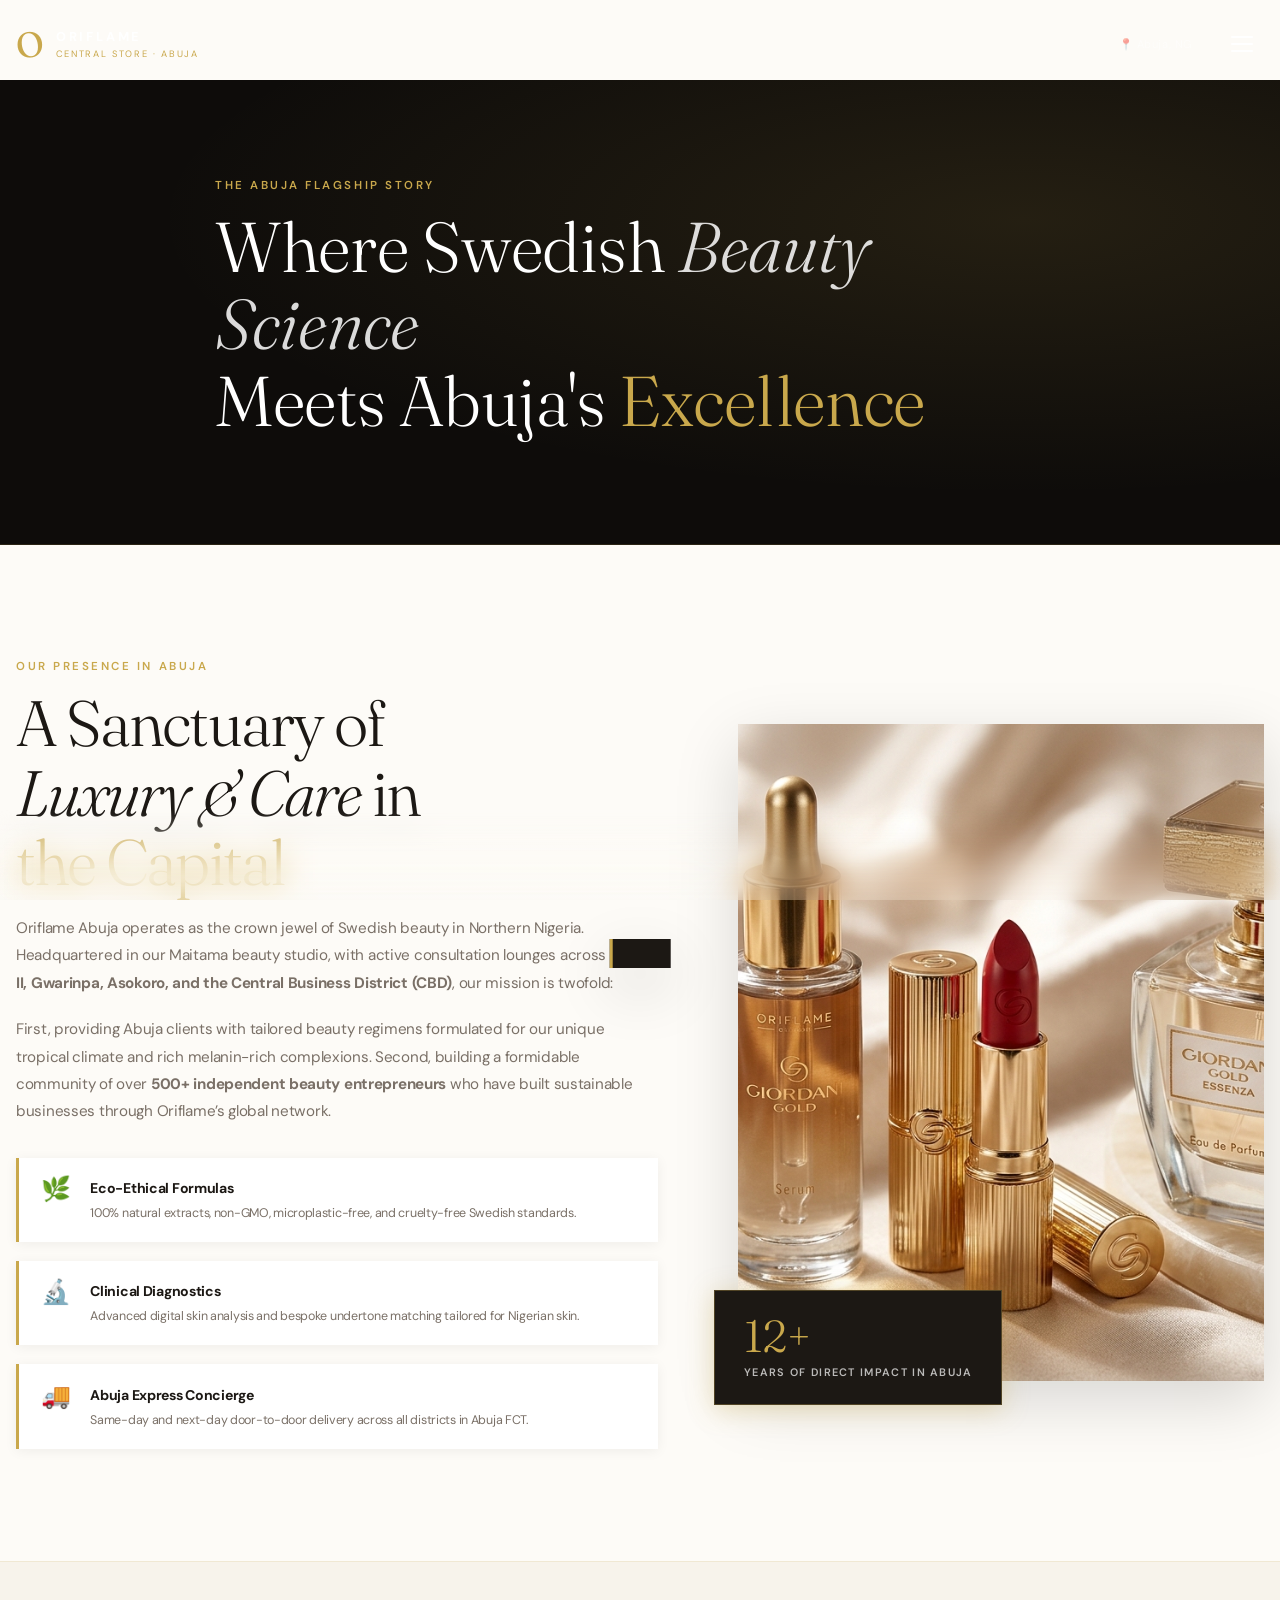
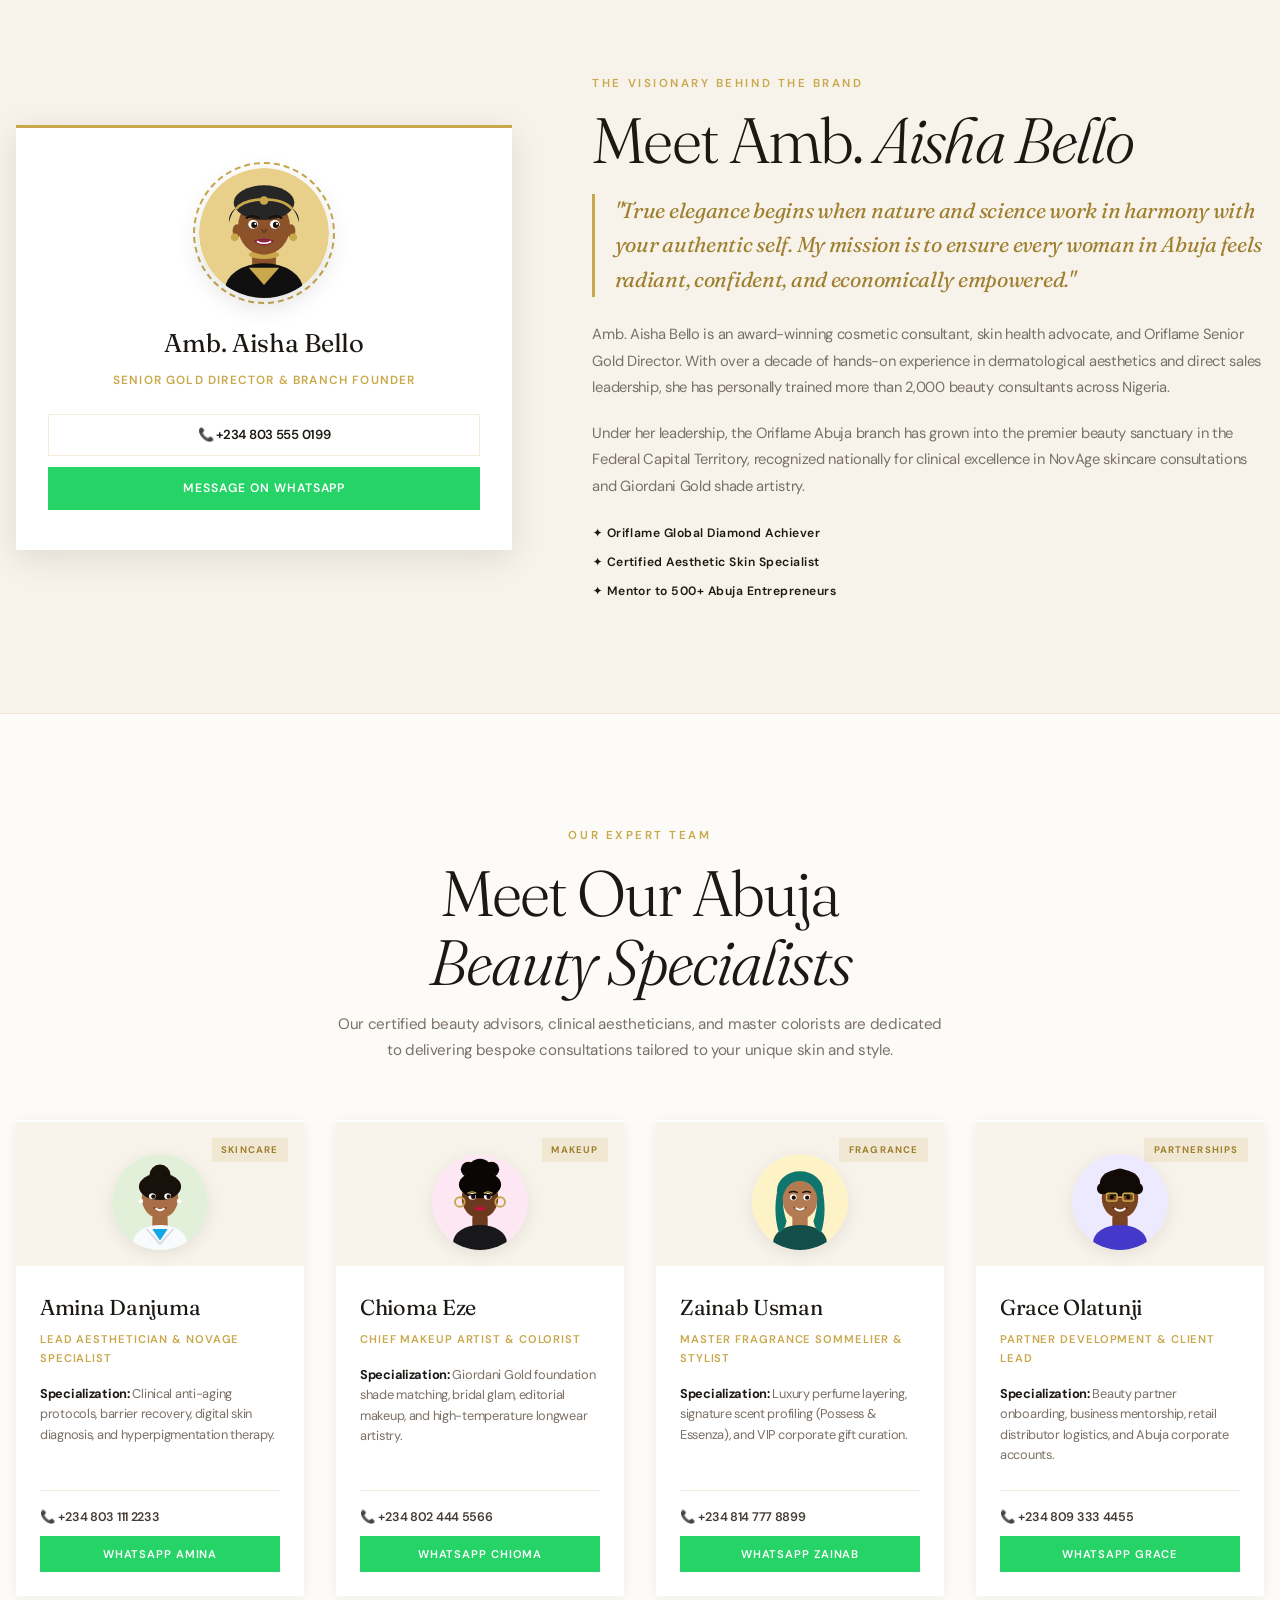
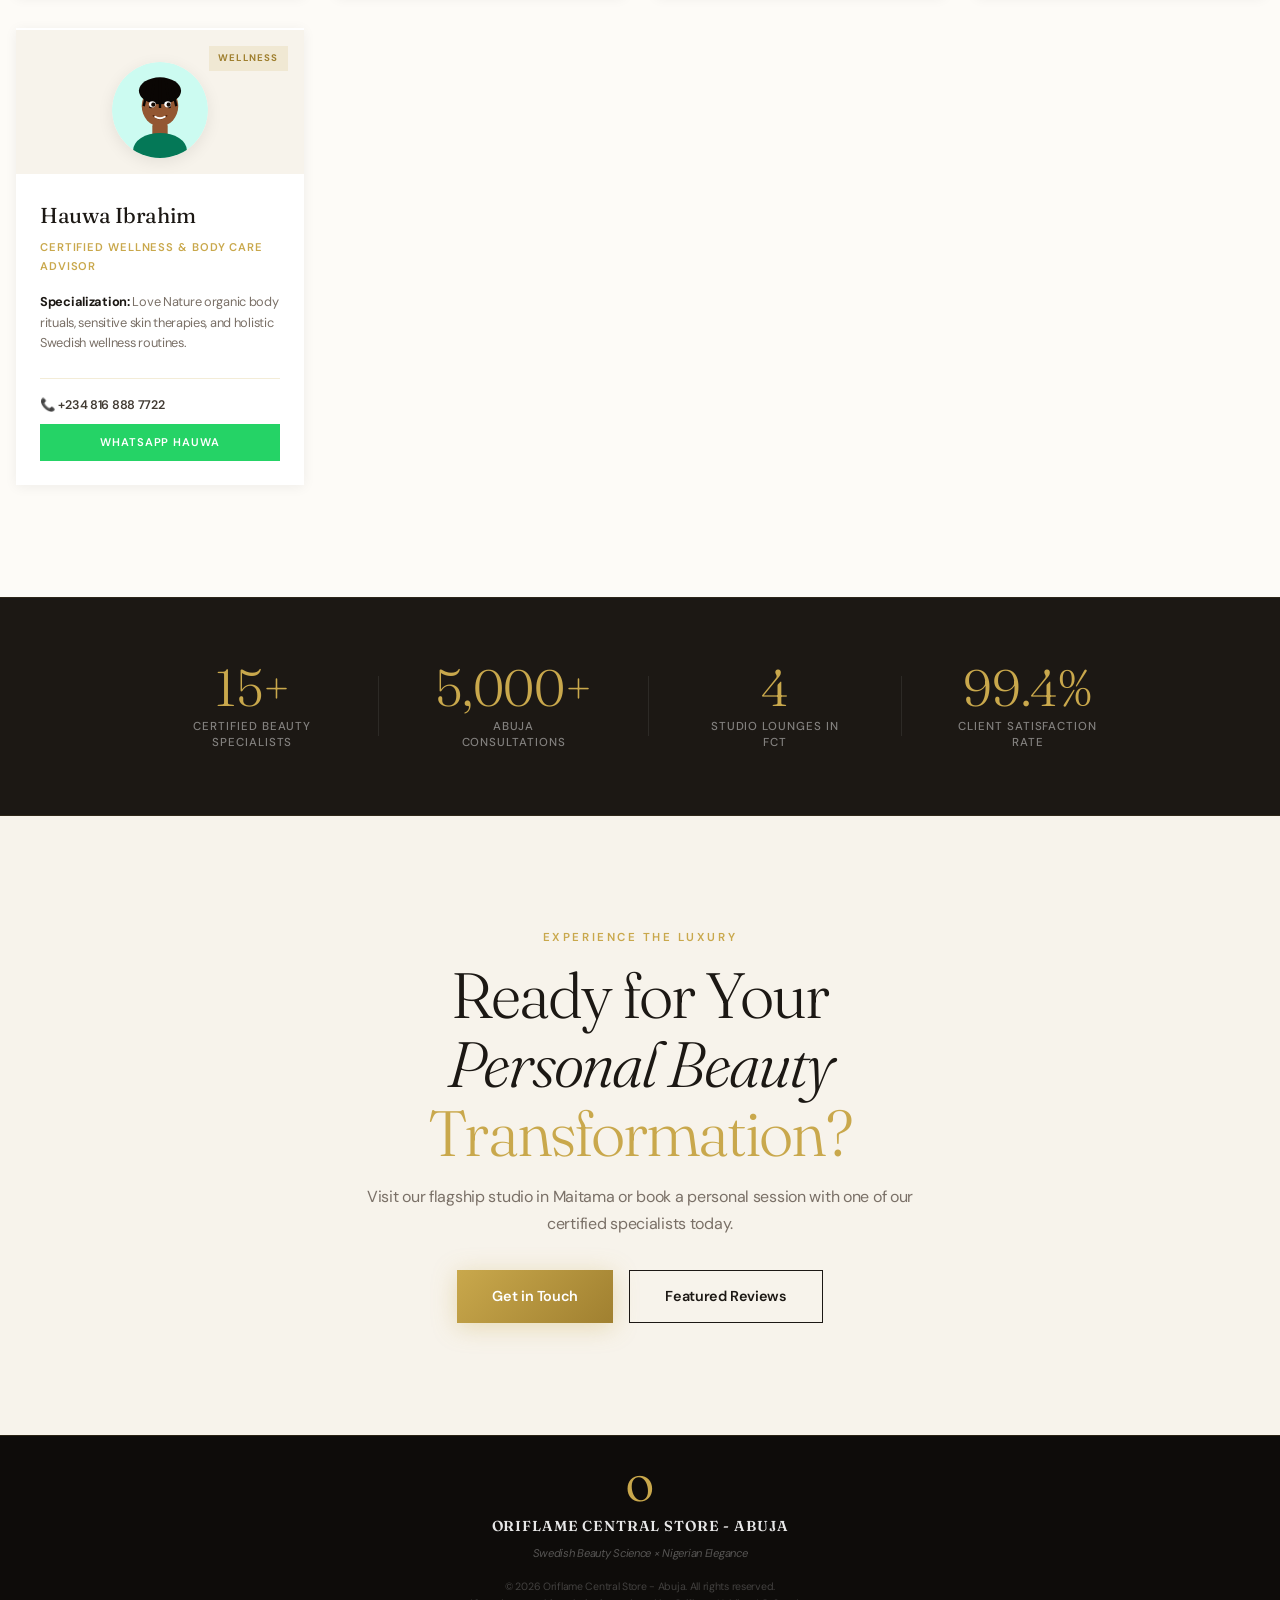
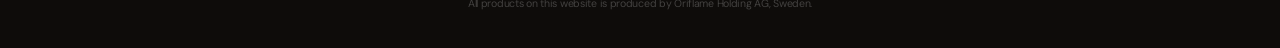
==== commit 8949f931: "feat: shift hero headline further left on desktop and apply subtext removal to about.html" ====
--- a/about.html
+++ b/about.html
@@ -267,9 +267,6 @@
         <h1 class="about-hero__title">
           Where Swedish <em>Beauty Science</em><br />Meets Abuja's <span class="gold-text">Excellence</span>
         </h1>
-        <p class="about-hero__subtitle">
-          Established to bring world-class Scandinavian skincare, bespoke fragrance consultations, and premier cosmetics directly to discerning clients and beauty entrepreneurs across the Federal Capital Territory.
-        </p>
       </div>
     </section>
 
--- a/styles.css
+++ b/styles.css
@@ -104,10 +104,10 @@
   padding: 0.85rem 2.2rem;
   border-radius: 0;
   font-family: var(--ff-sans);
-  font-size: 0.78rem;
+  font-size: 0.9rem;
   font-weight: 600;
-  letter-spacing: 0.14em;
-  text-transform: uppercase;
+  letter-spacing: -0.025em;
+  text-transform: none;
   transition: all var(--t-med);
   white-space: nowrap;
   position: relative;
@@ -247,7 +247,12 @@
   right: 0;
   z-index: 1000;
   padding: 1.4rem 0;
-  transition: background var(--t-med), padding var(--t-med), box-shadow var(--t-med);
+  transition: transform 0.4s cubic-bezier(0.4, 0, 0.2, 1), opacity 0.4s ease, background var(--t-med), padding var(--t-med), box-shadow var(--t-med);
+}
+.header.is-past-hero {
+  transform: translateY(-100%);
+  opacity: 0;
+  pointer-events: none;
 }
 .header.is-scrolled {
   background: rgba(13, 21, 18, 0.96);
@@ -516,7 +521,13 @@
 .hero__content {
   position: relative;
   z-index: 5;
-  max-width: 680px;
+  max-width: 780px;
+}
+@media (min-width: 1025px) {
+  .hero__content {
+    padding-left: 0;
+    margin-left: 0;
+  }
 }
 .hero__collection-pill {
   display: inline-flex;
@@ -546,12 +557,14 @@
 }
 .hero__headline {
   font-family: var(--ff-serif);
-  font-size: clamp(2.8rem, 5.5vw, 5.2rem);
-  font-weight: 300;
-  color: #fff;
-  line-height: 1.05;
-  margin-bottom: 1.2rem;
+  font-size: clamp(2.6rem, 5.2vw, 4.8rem);
+  font-weight: 400;
+  color: #fff;
+  line-height: 1.1;
+  letter-spacing: -0.025em;
+  margin-bottom: 1.8rem;
   animation: fadeInUp 0.8s ease 0.5s both;
+  text-shadow: 0 2px 24px rgba(0, 0, 0, 0.45);
 }
 .hero__headline-line { display: block; }
 .hero__headline-italic { display: block; font-style: italic; color: rgba(255,255,255,0.75); }
@@ -735,7 +748,7 @@
 .story__inner {
   display: grid;
   grid-template-columns: 1fr 1fr;
-  gap: 5rem;
+  gap: 7.5rem;
   align-items: center;
   padding-bottom: 2rem;
 }
@@ -939,19 +952,18 @@
 }
 .review-card {
   background: var(--clr-surface);
-  border: 1px solid var(--clr-border);
+  border: none;
   border-radius: 12px;
   padding: 1.4rem;
-  box-shadow: var(--shadow-sm);
+  box-shadow: none;
   display: flex;
   flex-direction: column;
   gap: 0.8rem;
-  transition: transform var(--t-fast), box-shadow var(--t-fast), border-color var(--t-fast);
 }
 .review-card:hover {
-  transform: translateY(-3px);
-  box-shadow: var(--shadow-md);
-  border-color: rgba(201, 168, 76, 0.45);
+  transform: none;
+  box-shadow: none;
+  border-color: transparent;
 }
 .review-card__header {
   display: flex;
@@ -975,7 +987,7 @@
 .review-card__avatar--img {
   background: none;
   object-fit: cover;
-  border: 1.5px solid var(--clr-gold);
+  border: none;
 }
 .review-card__name {
   font-family: var(--ff-sans);
@@ -1215,7 +1227,7 @@
   font-family: var(--ff-sans);
   font-size: 0.82rem;
   font-weight: 600;
-  letter-spacing: 0.05em;
+  letter-spacing: -0.025em;
   display: flex;
   align-items: center;
   gap: 0.5rem;
@@ -1303,10 +1315,10 @@
   border: 1px solid var(--clr-gold);
   border-radius: 6px;
   padding: 0.85rem 1rem;
-  font-size: 0.78rem;
-  font-weight: 700;
-  letter-spacing: 0.08em;
-  text-transform: uppercase;
+  font-size: 0.88rem;
+  font-weight: 600;
+  letter-spacing: -0.025em;
+  text-transform: none;
   display: flex;
   align-items: center;
   justify-content: center;
@@ -1335,10 +1347,10 @@
   border: 1px solid var(--clr-gold);
   border-radius: 6px;
   padding: 0.85rem 1rem;
-  font-size: 0.78rem;
-  font-weight: 700;
-  letter-spacing: 0.08em;
-  text-transform: uppercase;
+  font-size: 0.88rem;
+  font-weight: 600;
+  letter-spacing: -0.025em;
+  text-transform: none;
   display: flex;
   align-items: center;
   justify-content: center;
@@ -1397,10 +1409,10 @@
   color: #fff;
   border-radius: 6px;
   padding: 0.8rem 1rem;
-  font-size: 0.78rem;
+  font-size: 0.88rem;
   font-weight: 600;
-  letter-spacing: 0.1em;
-  text-transform: uppercase;
+  letter-spacing: -0.025em;
+  text-transform: none;
   display: flex;
   align-items: center;
   justify-content: center;
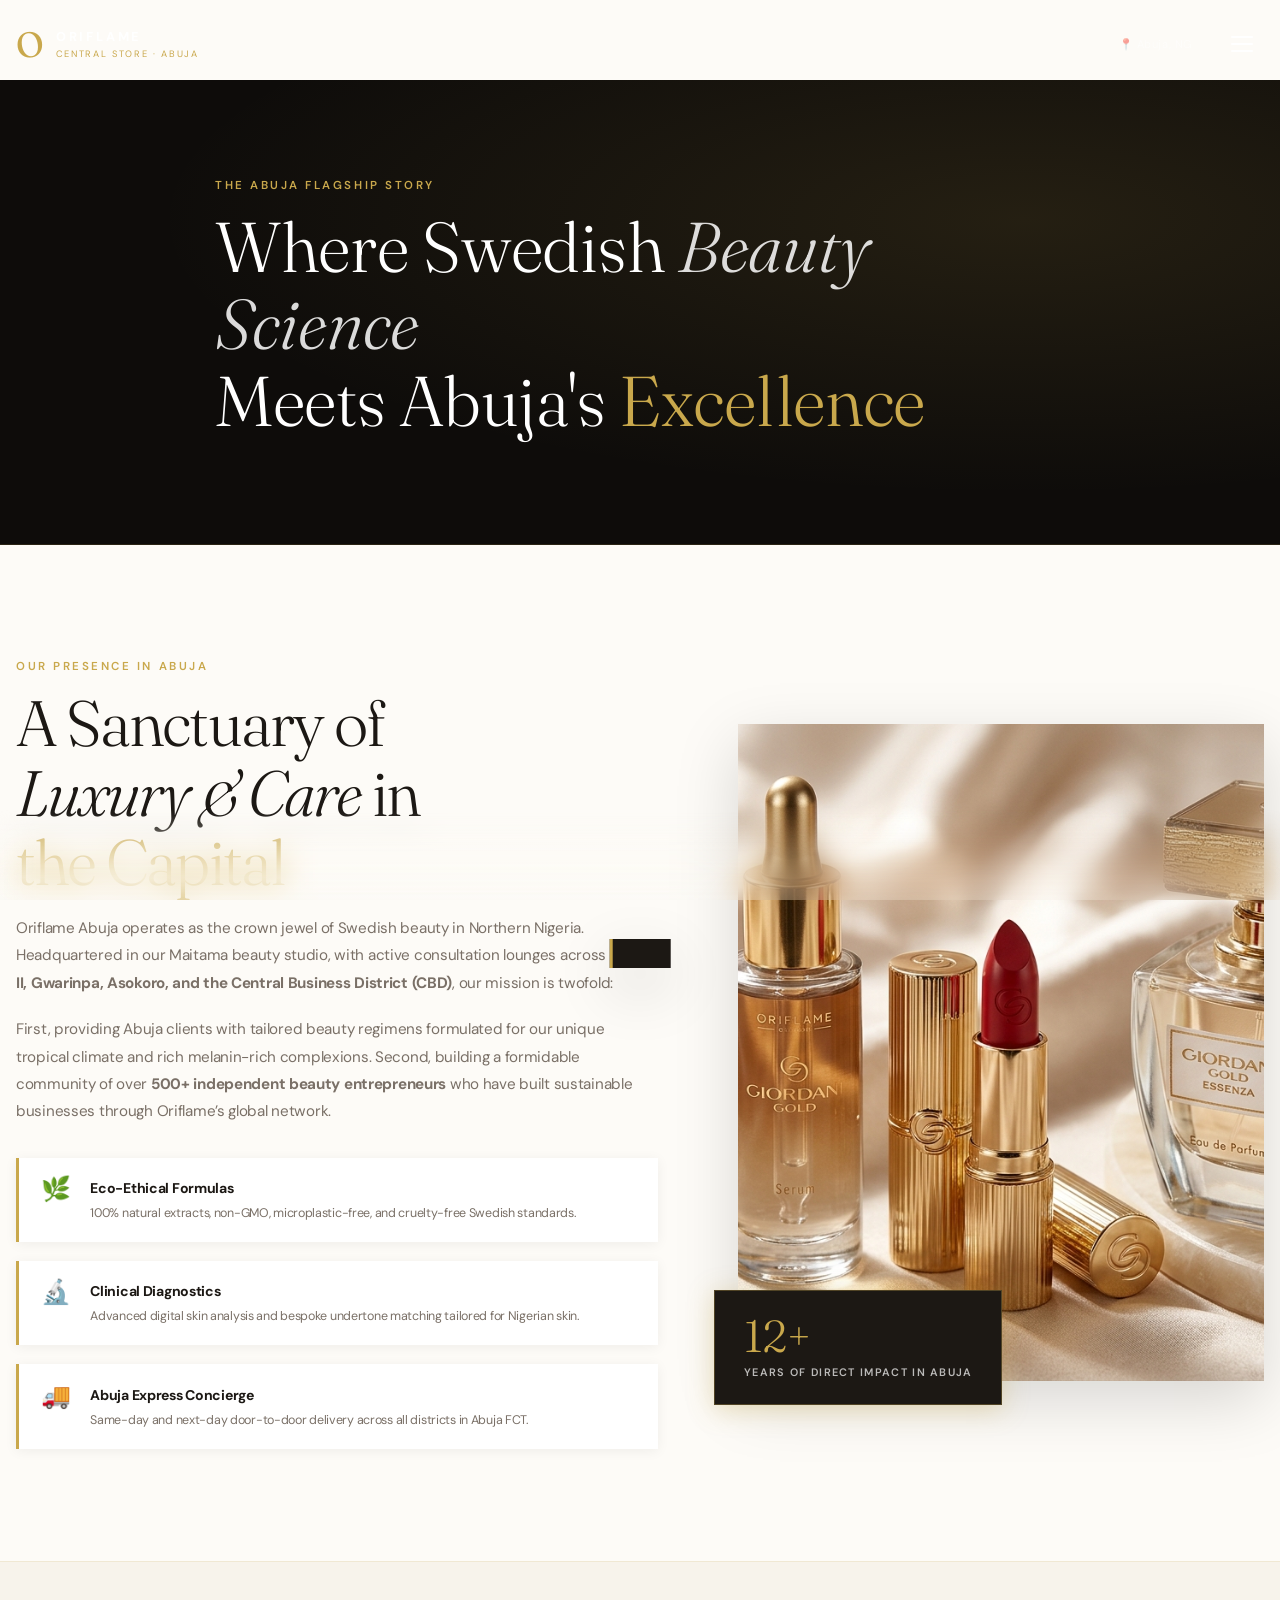
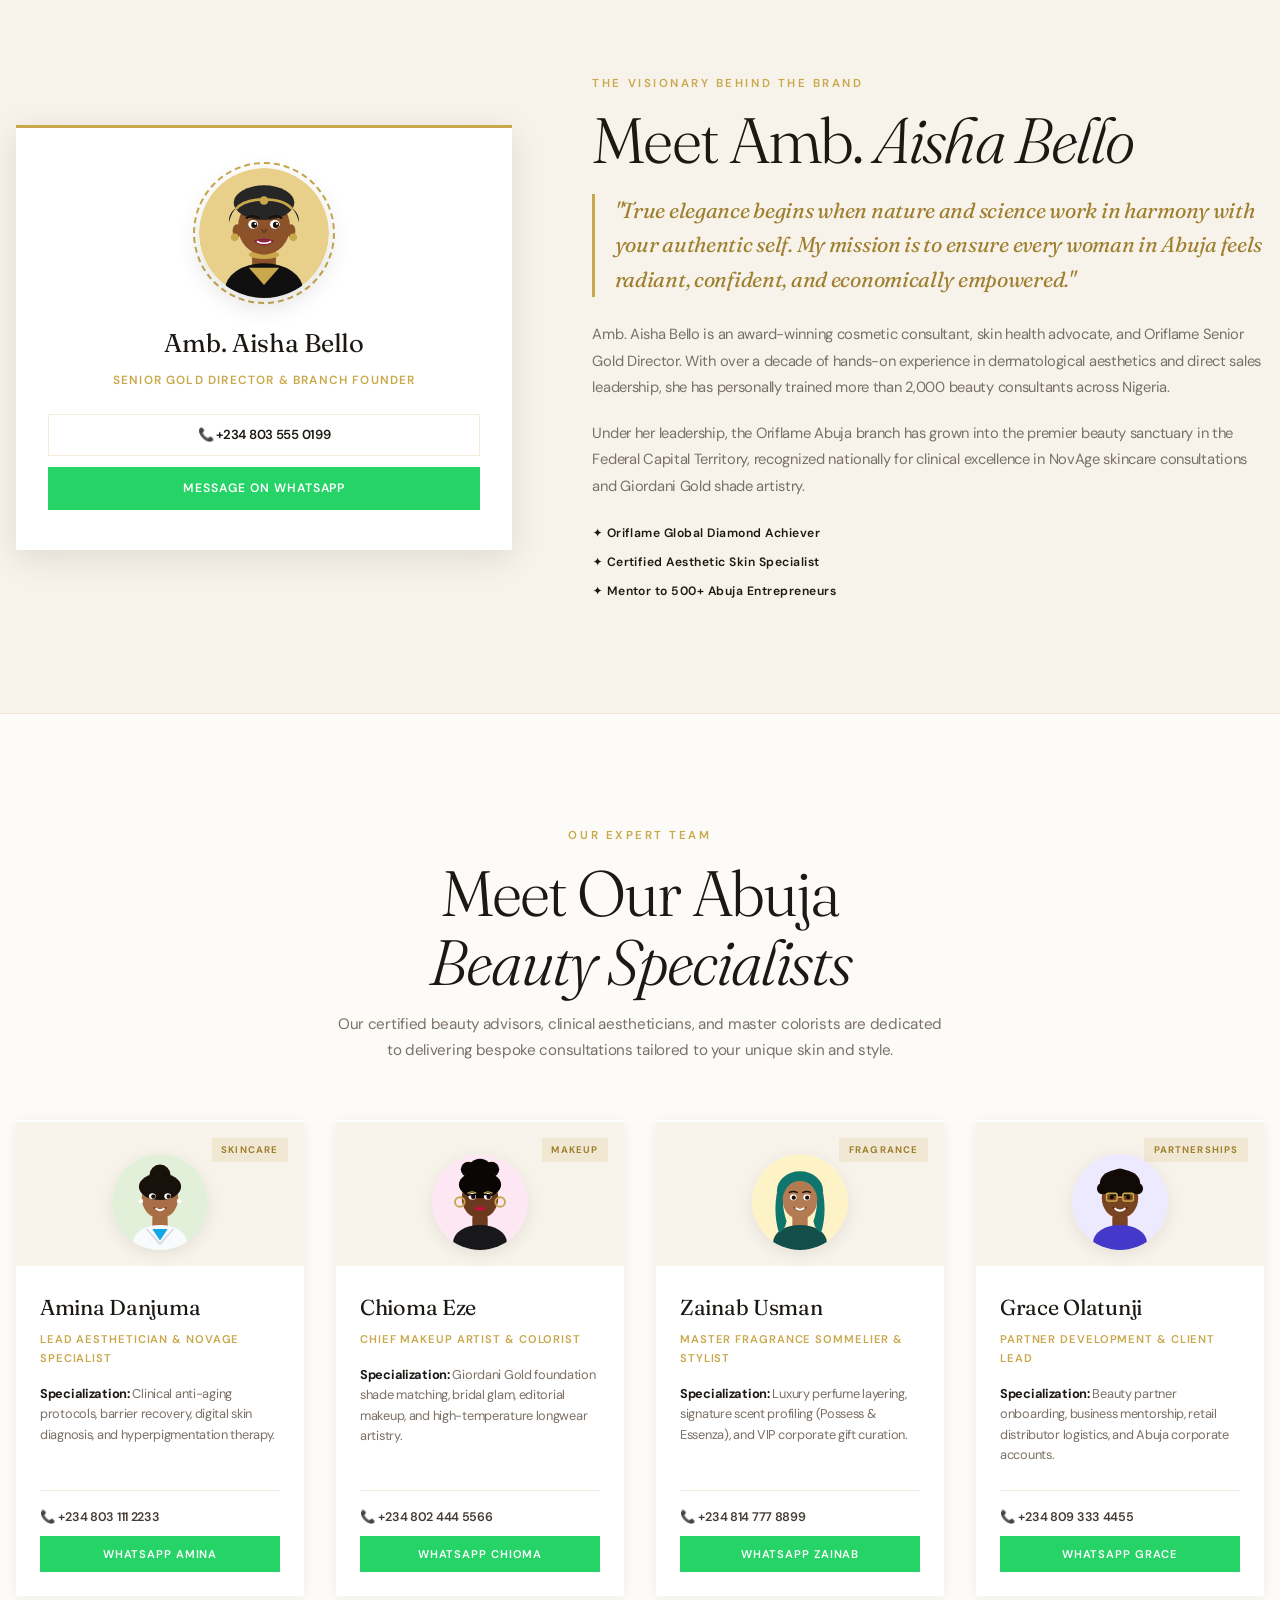
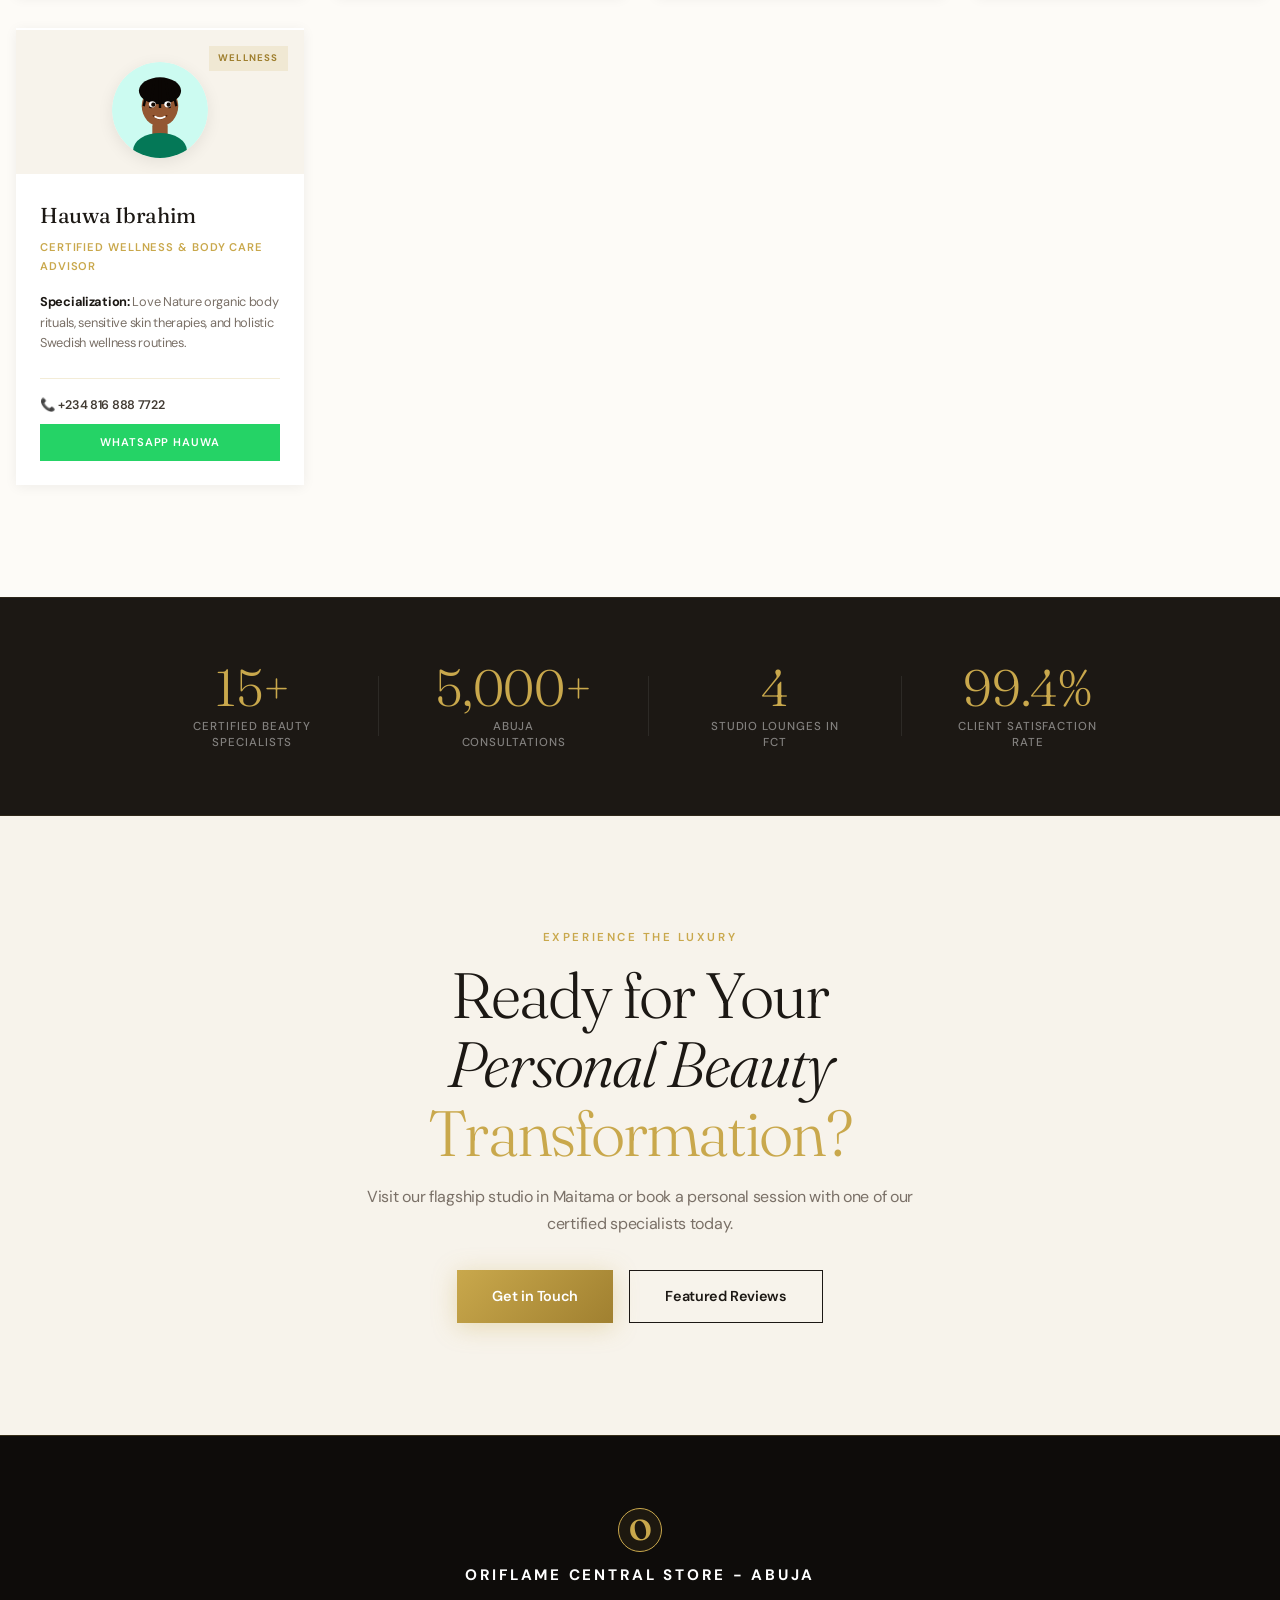
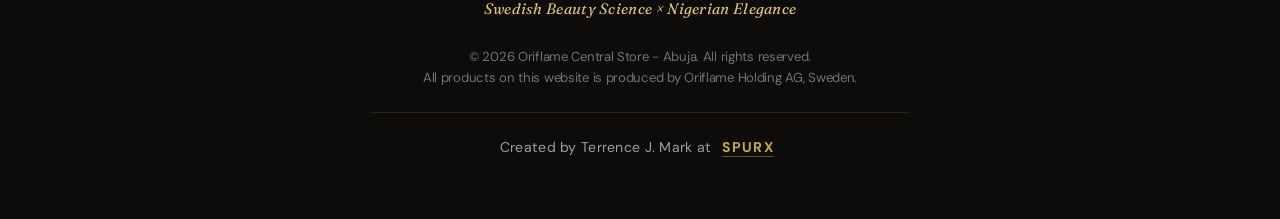
==== commit 8d7e9420: "Add footer creator credit and luxury footer styling" ====
--- a/about.html
+++ b/about.html
@@ -530,6 +530,7 @@
       </div>
       <p class="footer__legal">© 2026 Oriflame Central Store - Abuja. All rights reserved.<br/>
       All products on this website is produced by Oriflame Holding AG, Sweden.</p>
+      <p class="footer__credit">Created by Terrence J. Mark at <a href="https://personal-protfolio-mauve.vercel.app/" target="_blank" rel="noopener noreferrer" class="footer__credit-link">SPURX</a></p>
     </div>
   </footer>
 
--- a/styles.css
+++ b/styles.css
@@ -521,12 +521,13 @@
 .hero__content {
   position: relative;
   z-index: 5;
-  max-width: 780px;
+  max-width: 840px;
 }
 @media (min-width: 1025px) {
-  .hero__content {
-    padding-left: 0;
-    margin-left: 0;
+  .hero__content.container {
+    margin-inline: 0;
+    width: 100%;
+    padding-left: clamp(3.5rem, 7vw, 7.5rem);
   }
 }
 .hero__collection-pill {
@@ -2580,3 +2581,105 @@
   inset: 0;
   pointer-events: none;
 }
+
+/* ── FOOTER ─────────────────────────────────────────────────────────── */
+.footer {
+  background: var(--clr-obsidian, #0E0C0A);
+  color: rgba(255, 255, 255, 0.65);
+  padding: 4.5rem 0 3.5rem;
+  border-top: 1px solid var(--clr-border, rgba(201, 168, 76, 0.22));
+  position: relative;
+  z-index: 10;
+}
+
+.footer__inner {
+  display: flex;
+  flex-direction: column;
+  align-items: center;
+  text-align: center;
+  gap: 1.5rem;
+}
+
+.footer__brand {
+  display: flex;
+  flex-direction: column;
+  align-items: center;
+  gap: 0.4rem;
+}
+
+.footer__logo {
+  font-family: var(--ff-serif);
+  font-size: 1.8rem;
+  font-weight: 600;
+  color: var(--clr-gold, #C9A84C);
+  line-height: 1;
+  display: inline-flex;
+  align-items: center;
+  justify-content: center;
+  width: 44px;
+  height: 44px;
+  border-radius: 50%;
+  border: 1px solid var(--clr-gold, #C9A84C);
+  background: rgba(201, 168, 76, 0.08);
+  margin-bottom: 0.3rem;
+}
+
+.footer__brand-name {
+  font-family: var(--ff-sans);
+  font-size: 0.95rem;
+  font-weight: 700;
+  letter-spacing: 0.18em;
+  color: #FFFFFF;
+  text-transform: uppercase;
+}
+
+.footer__brand-tagline {
+  font-family: var(--ff-serif);
+  font-size: 0.95rem;
+  font-style: italic;
+  color: var(--clr-gold-light, #DFC47B);
+  letter-spacing: 0.02em;
+}
+
+.footer__legal {
+  font-size: 0.82rem;
+  line-height: 1.6;
+  color: rgba(255, 255, 255, 0.42);
+  max-width: 600px;
+  margin-inline: auto;
+}
+
+.footer__credit {
+  font-size: 0.88rem;
+  color: rgba(255, 255, 255, 0.6);
+  padding-top: 1.25rem;
+  border-top: 1px solid rgba(201, 168, 76, 0.15);
+  width: min(100%, 540px);
+  letter-spacing: 0.02em;
+}
+
+.footer__credit-link {
+  color: var(--clr-gold, #C9A84C);
+  font-weight: 700;
+  letter-spacing: 0.08em;
+  text-decoration: underline;
+  text-underline-offset: 4px;
+  text-decoration-color: rgba(201, 168, 76, 0.45);
+  padding: 0.2rem 0.4rem;
+  display: inline-block;
+  border-radius: 4px;
+  transition: color var(--t-fast), text-decoration-color var(--t-fast), transform var(--t-fast), background var(--t-fast);
+}
+
+.footer__credit-link:hover,
+.footer__credit-link:focus-visible {
+  color: #FFFFFF;
+  text-decoration-color: var(--clr-gold);
+  background: rgba(201, 168, 76, 0.16);
+  transform: translateY(-1px);
+}
+
+.footer__credit-link:active {
+  transform: translateY(0);
+}
+
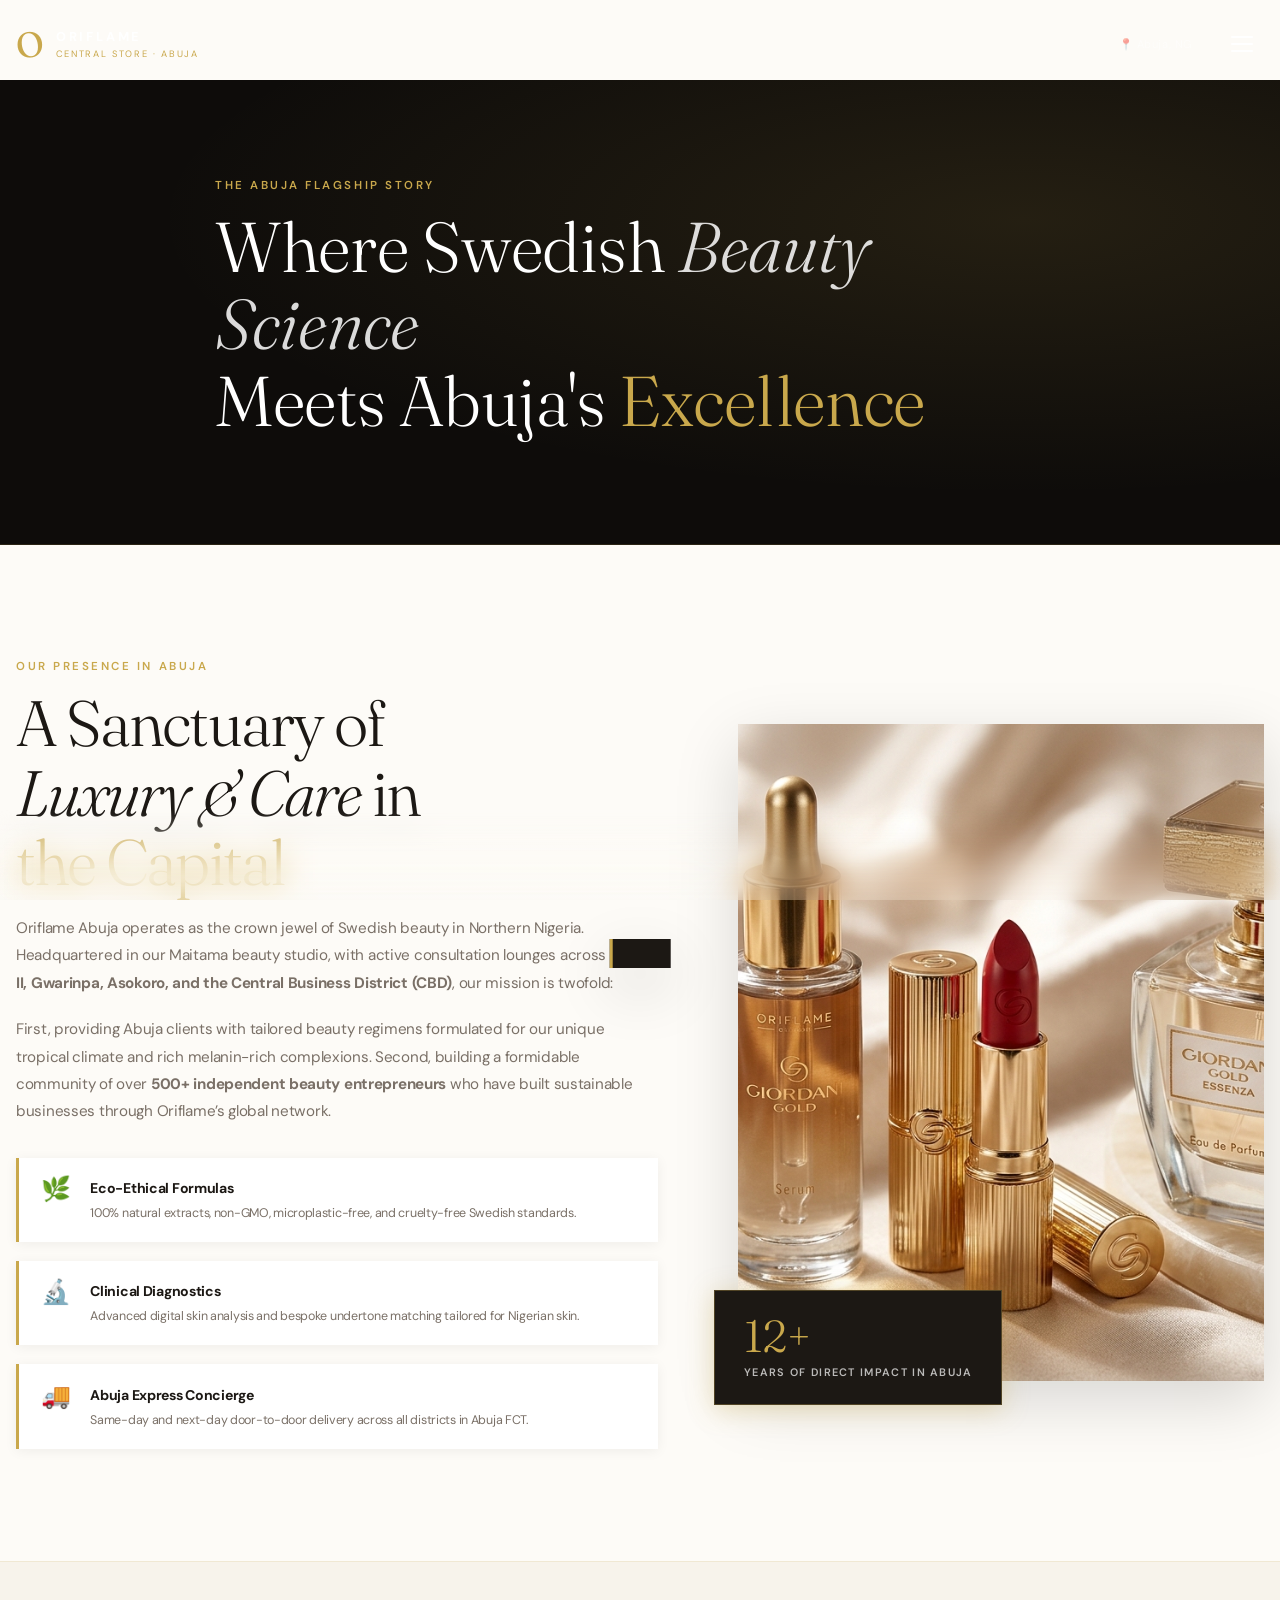
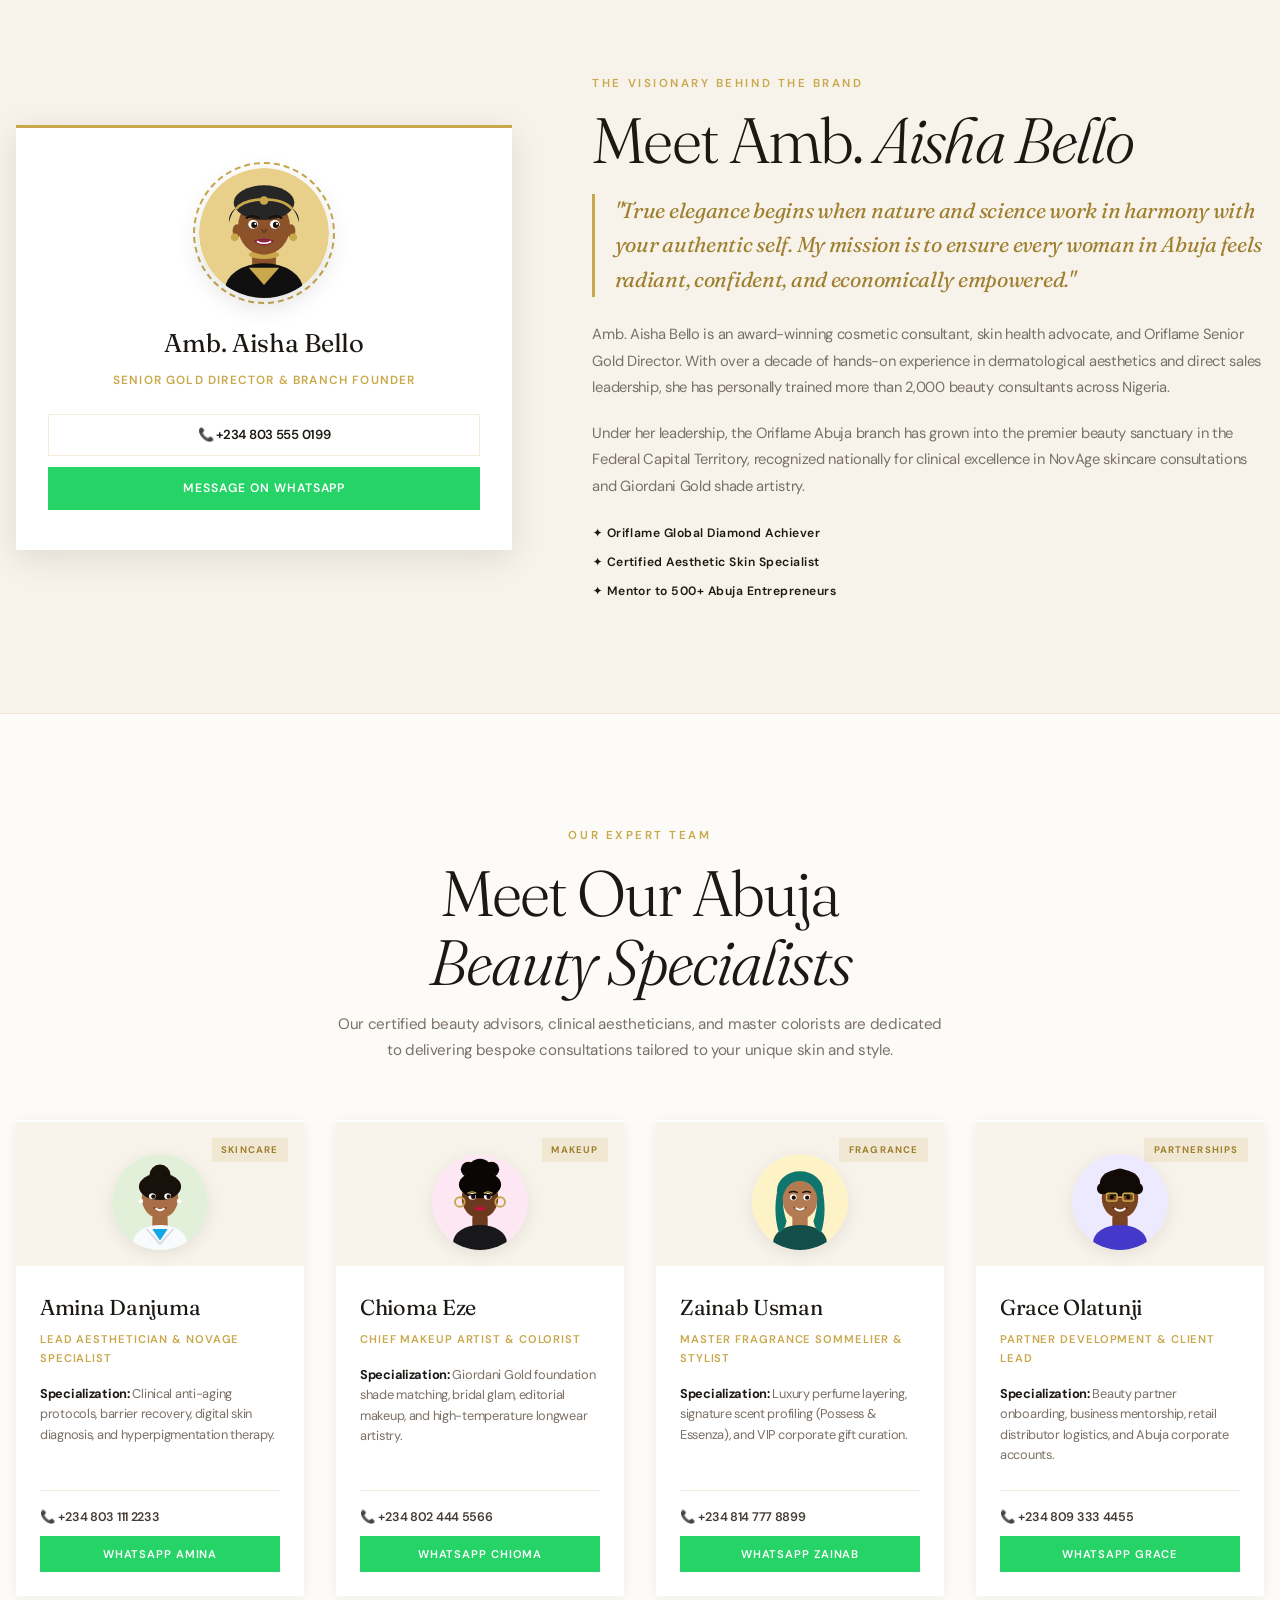
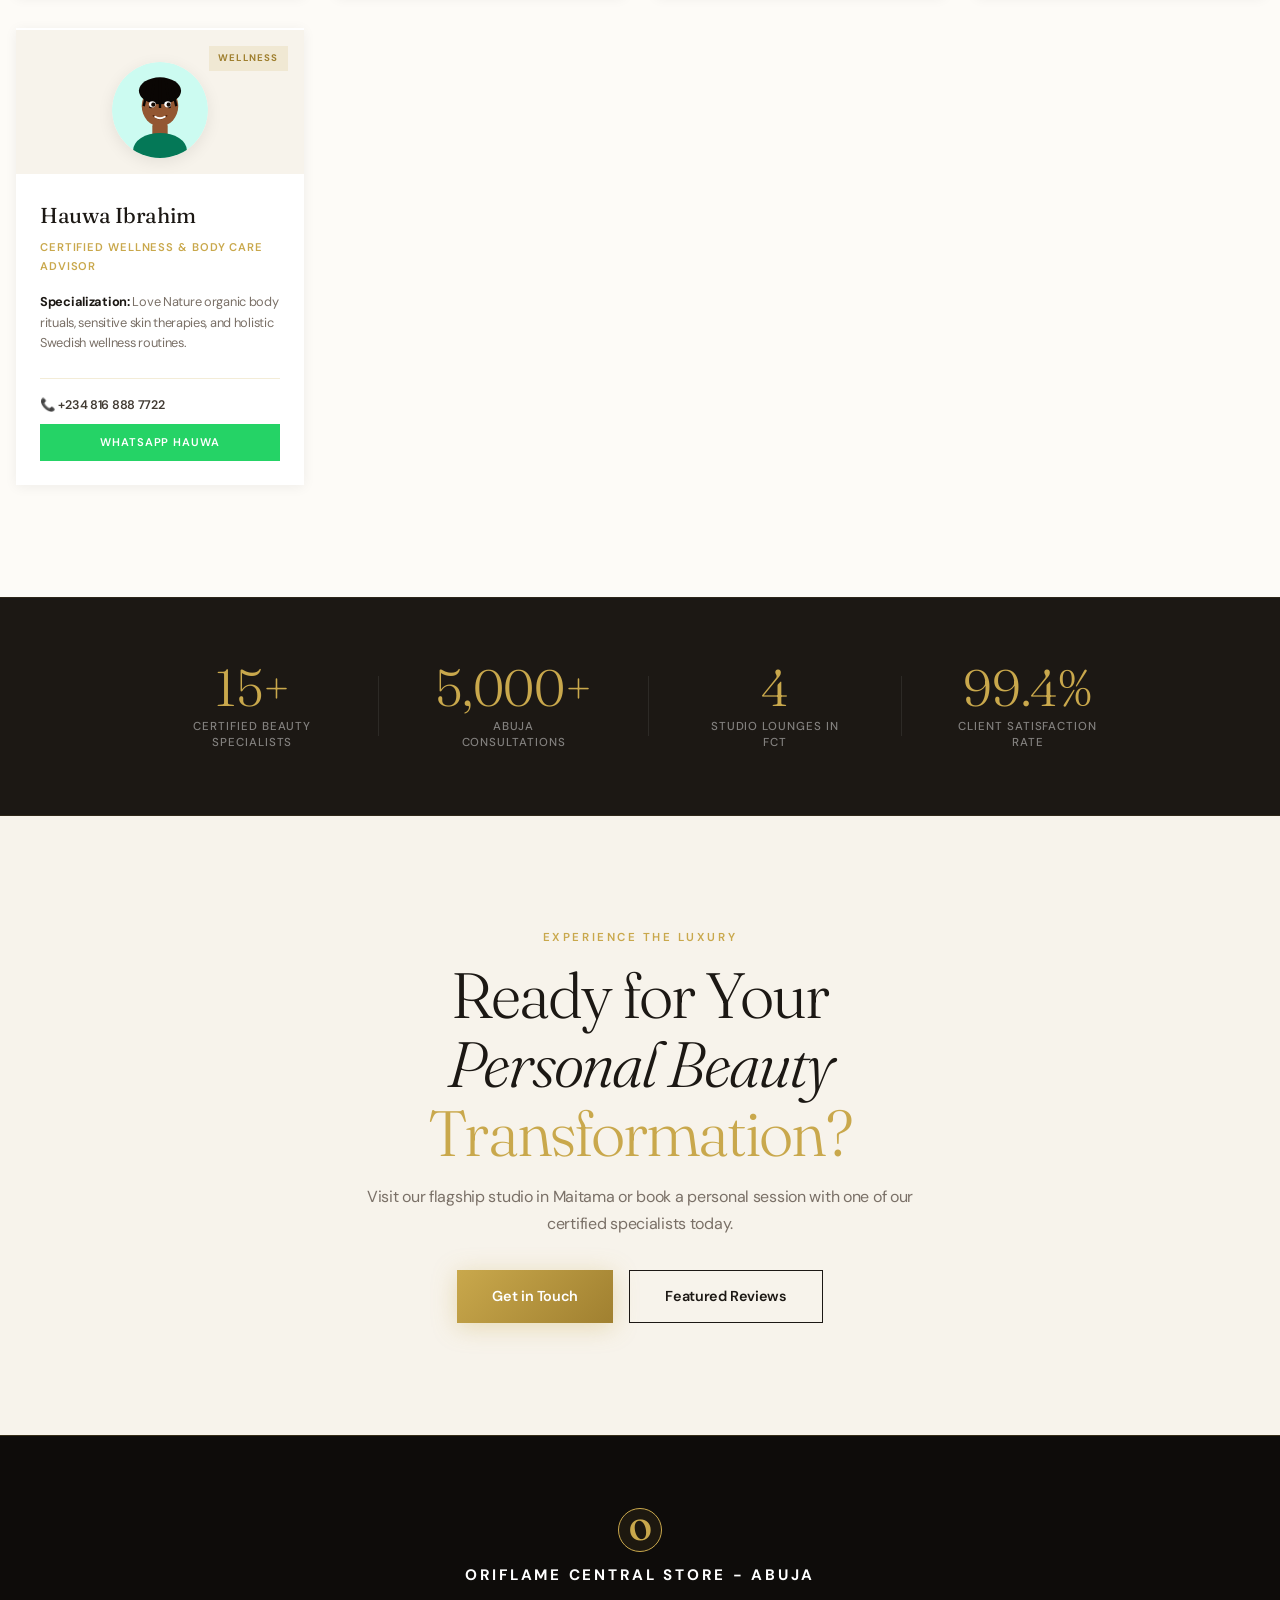
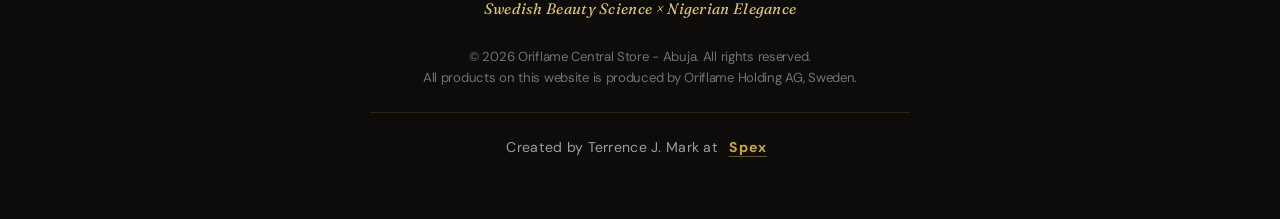
==== commit bf35e5c1: "Update footer credit link to Spex" ====
--- a/about.html
+++ b/about.html
@@ -530,7 +530,7 @@
       </div>
       <p class="footer__legal">© 2026 Oriflame Central Store - Abuja. All rights reserved.<br/>
       All products on this website is produced by Oriflame Holding AG, Sweden.</p>
-      <p class="footer__credit">Created by Terrence J. Mark at <a href="https://personal-protfolio-mauve.vercel.app/" target="_blank" rel="noopener noreferrer" class="footer__credit-link">SPURX</a></p>
+      <p class="footer__credit">Created by Terrence J. Mark at <a href="https://spex.com.ng" target="_blank" rel="noopener noreferrer" class="footer__credit-link">Spex</a></p>
     </div>
   </footer>
 
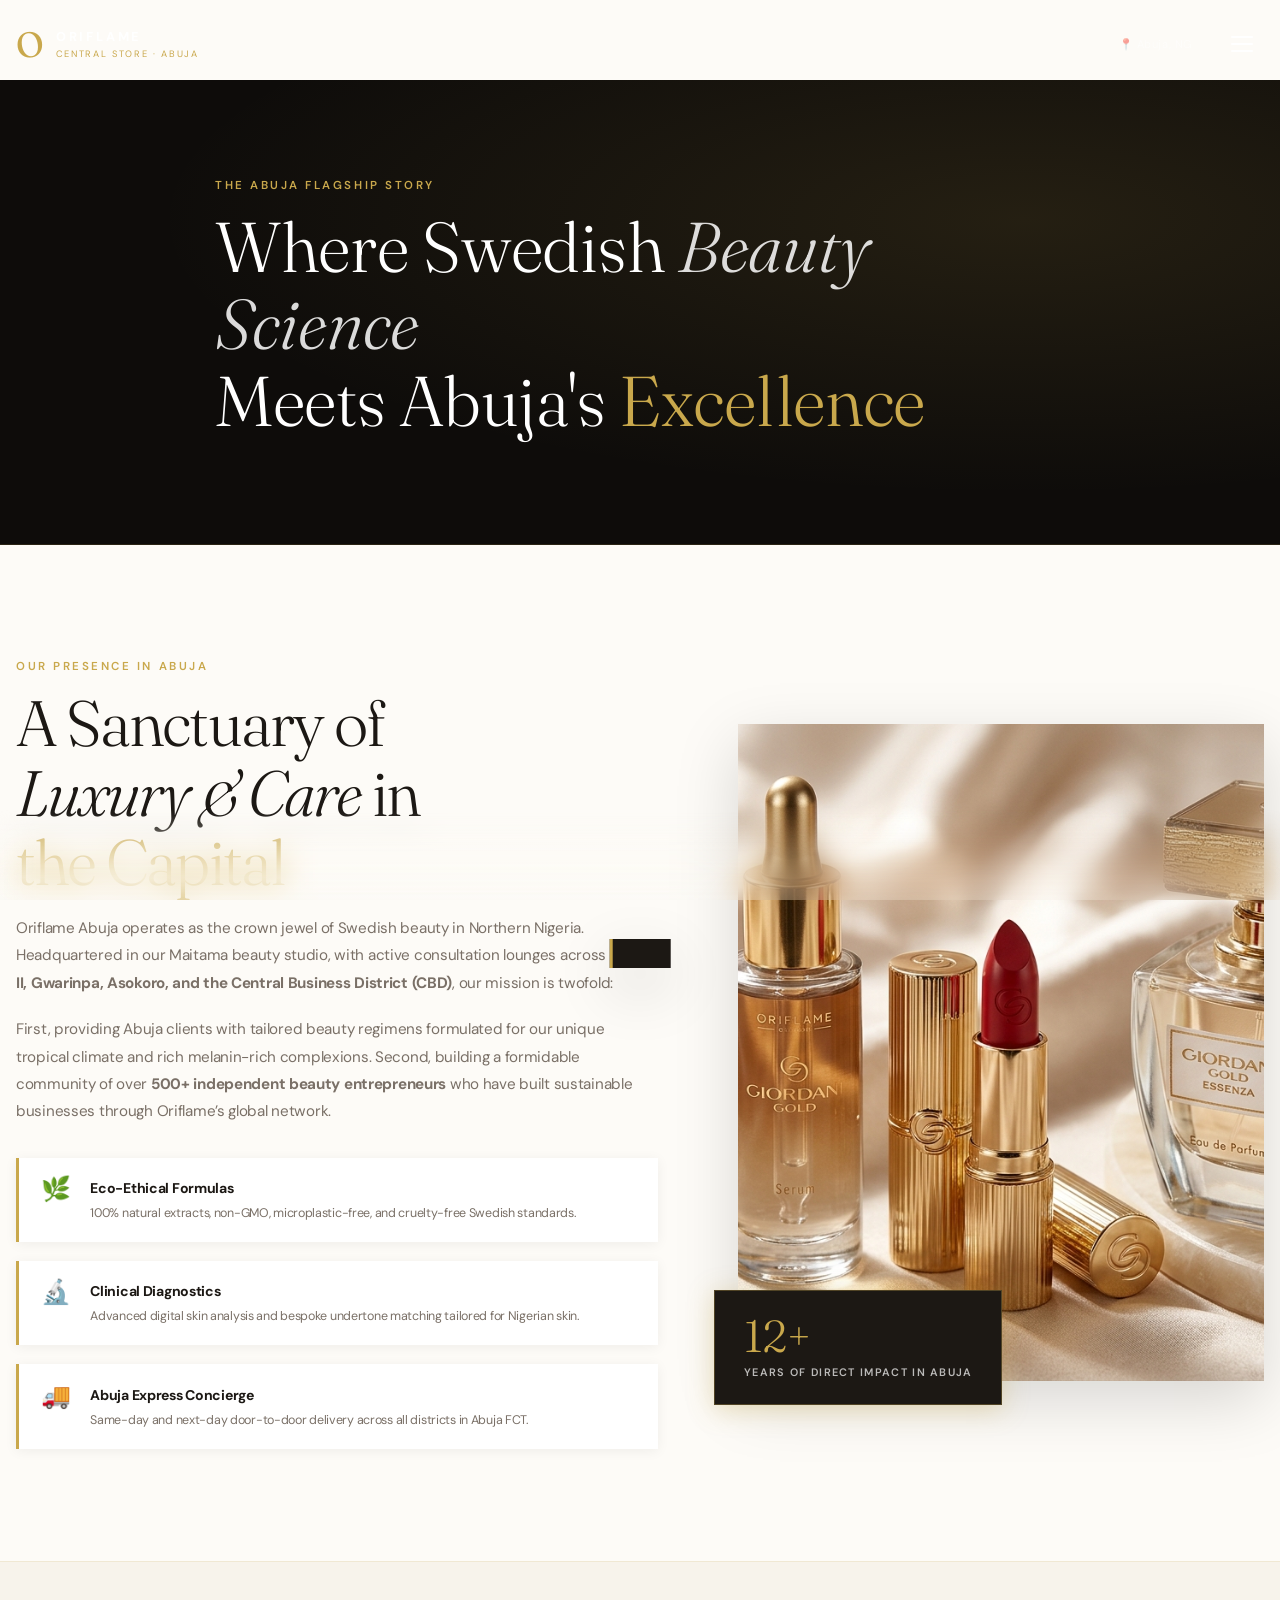
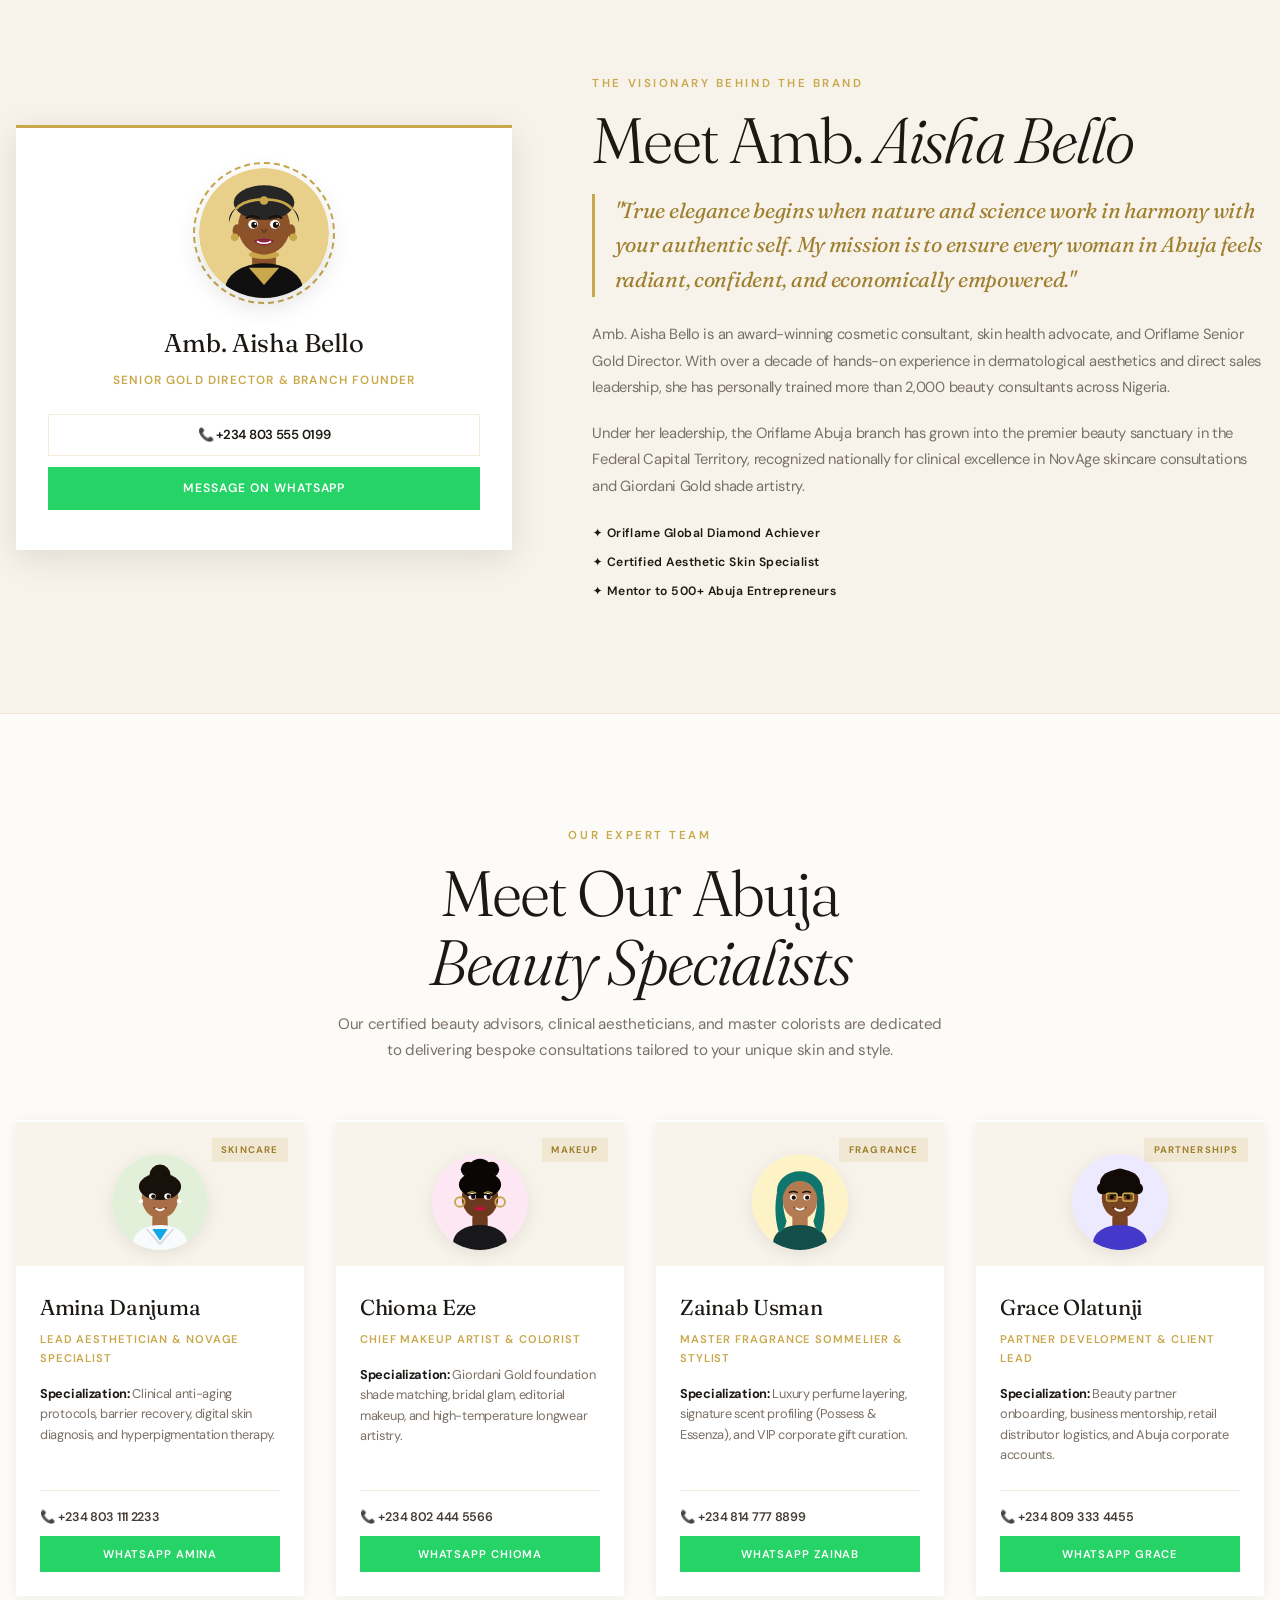
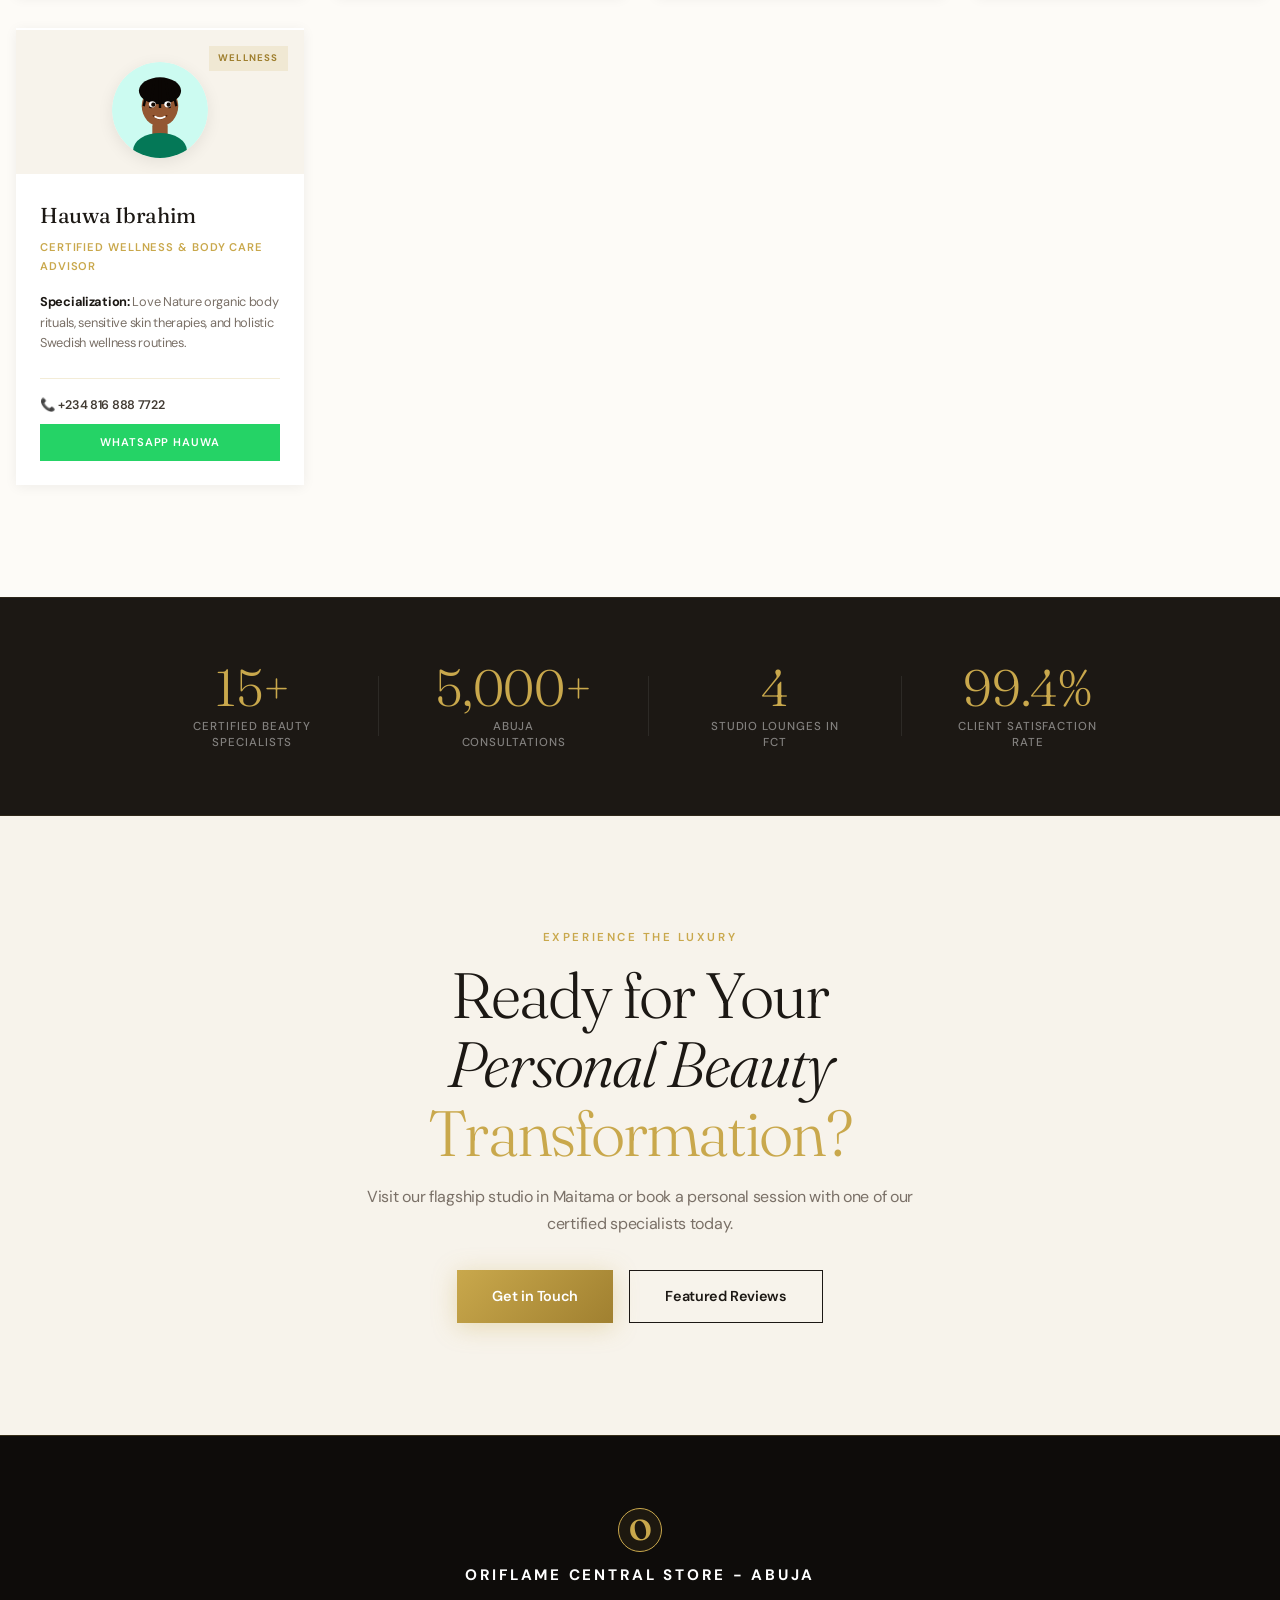
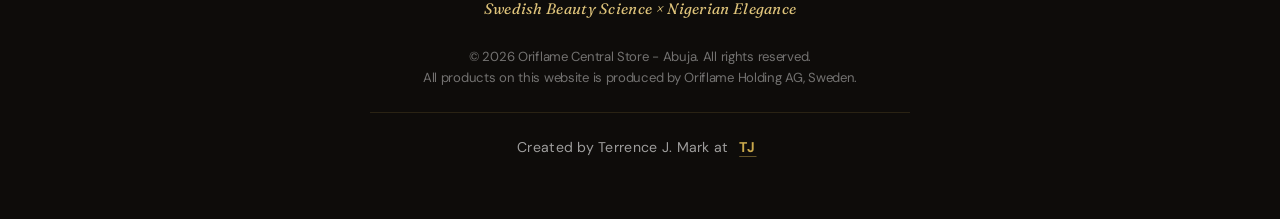
==== commit 3e6c518a: "Update footer credit link to TJ pointing to www.oriflamestore.com.ng" ====
--- a/about.html
+++ b/about.html
@@ -242,7 +242,6 @@
         </div>
       </a>
       <nav class="header__nav" id="main-nav" aria-label="Main navigation">
-        <a href="about.html" class="header__nav-link is-active-link">About Us</a>
         <a href="index.html#catalog" class="header__nav-link">Catalogue</a>
         <a href="index.html#quiz" class="header__nav-link">Wellness Quiz</a>
         <a href="index.html#featured-reviews" class="header__nav-link">Testimonials</a>
@@ -530,7 +529,7 @@
       </div>
       <p class="footer__legal">© 2026 Oriflame Central Store - Abuja. All rights reserved.<br/>
       All products on this website is produced by Oriflame Holding AG, Sweden.</p>
-      <p class="footer__credit">Created by Terrence J. Mark at <a href="https://spex.com.ng" target="_blank" rel="noopener noreferrer" class="footer__credit-link">Spex</a></p>
+      <p class="footer__credit">Created by Terrence J. Mark at <a href="https://www.oriflamestore.com.ng" target="_blank" rel="noopener noreferrer" class="footer__credit-link">TJ</a></p>
     </div>
   </footer>
 
@@ -541,7 +540,6 @@
       <path d="M17.472 14.382c-.297-.149-1.758-.867-2.03-.967-.273-.099-.471-.148-.67.15-.197.297-.767.966-.94 1.164-.173.199-.347.223-.644.075-.297-.15-1.255-.463-2.39-1.475-.883-.788-1.48-1.761-1.653-2.059-.173-.297-.018-.458.13-.606.134-.133.298-.347.446-.52.149-.174.198-.298.298-.497.099-.198.05-.371-.025-.52-.075-.149-.669-1.612-.916-2.207-.242-.579-.487-.5-.669-.51-.173-.008-.371-.01-.57-.01-.198 0-.52.074-.792.372-.272.297-1.04 1.016-1.04 2.479 0 1.462 1.065 2.875 1.213 3.074.149.198 2.096 3.2 5.077 4.487.709.306 1.262.489 1.694.625.712.227 1.36.195 1.871.118.571-.085 1.758-.719 2.006-1.413.248-.694.248-1.289.173-1.413-.074-.124-.272-.198-.57-.347z"/>
       <path d="M12 0C5.373 0 0 5.373 0 12c0 2.134.558 4.133 1.535 5.865L.057 23.998l6.305-1.655A11.954 11.954 0 0012 24c6.627 0 12-5.373 12-12S18.627 0 12 0zm0 21.818a9.794 9.794 0 01-4.99-1.368l-.358-.213-3.742.981.999-3.645-.234-.374A9.786 9.786 0 012.182 12C2.182 6.57 6.57 2.182 12 2.182S21.818 6.57 21.818 12 17.43 21.818 12 21.818z"/>
     </svg>
-    <span class="floating-wa-btn__label">Chat Support</span>
   </a>
 
   <!-- ═══════ BOTTOM BLUR BAR ═══════ -->
--- a/styles.css
+++ b/styles.css
@@ -2485,11 +2485,12 @@
   z-index: 10000;
   display: flex;
   align-items: center;
-  gap: 0.6rem;
+  justify-content: center;
+  width: 56px;
+  height: 56px;
   background: #25D366;
   color: #fff;
-  padding: 0.75rem 1.25rem 0.75rem 0.9rem;
-  border-radius: 50px;
+  border-radius: 50%;
   box-shadow: 0 8px 24px rgba(37, 211, 102, 0.4), 0 4px 12px rgba(0, 0, 0, 0.2);
   transition: opacity var(--t-med), visibility var(--t-med), transform var(--t-med), box-shadow var(--t-med), background var(--t-fast);
   text-decoration: none;
@@ -2501,7 +2502,7 @@
   transform: translateY(20px) scale(0.9) !important;
 }
 .floating-wa-btn:hover {
-  transform: translateY(-4px) scale(1.03);
+  transform: translateY(-4px) scale(1.08);
   box-shadow: 0 12px 32px rgba(37, 211, 102, 0.55), 0 6px 16px rgba(0, 0, 0, 0.25);
   background: #22BF5B;
   color: #fff;
@@ -2509,7 +2510,7 @@
 .floating-wa-btn__pulse {
   position: absolute;
   inset: 0;
-  border-radius: 50px;
+  border-radius: 50%;
   box-shadow: 0 0 0 0 rgba(37, 211, 102, 0.6);
   animation: waPulse 2s infinite;
   pointer-events: none;
@@ -2519,26 +2520,16 @@
   70% { box-shadow: 0 0 0 16px rgba(37, 211, 102, 0); }
   100% { box-shadow: 0 0 0 0 rgba(37, 211, 102, 0); }
 }
-.floating-wa-btn__label {
-  font-family: var(--ff-sans);
-  font-size: 0.82rem;
-  font-weight: 700;
-  letter-spacing: 0.04em;
-  white-space: nowrap;
-}
 @media (max-width: 768px) {
   .floating-wa-btn {
     bottom: 1.1rem;
     right: 1.1rem;
-    padding: 0.65rem 1.1rem 0.65rem 0.85rem;
-    border-radius: 50px;
-  }
-  .floating-wa-btn__label {
-    display: inline-block;
-    font-size: 0.76rem;
+    width: 50px;
+    height: 50px;
+    border-radius: 50%;
   }
   .floating-wa-btn__pulse {
-    border-radius: 50px;
+    border-radius: 50%;
   }
 }
 
